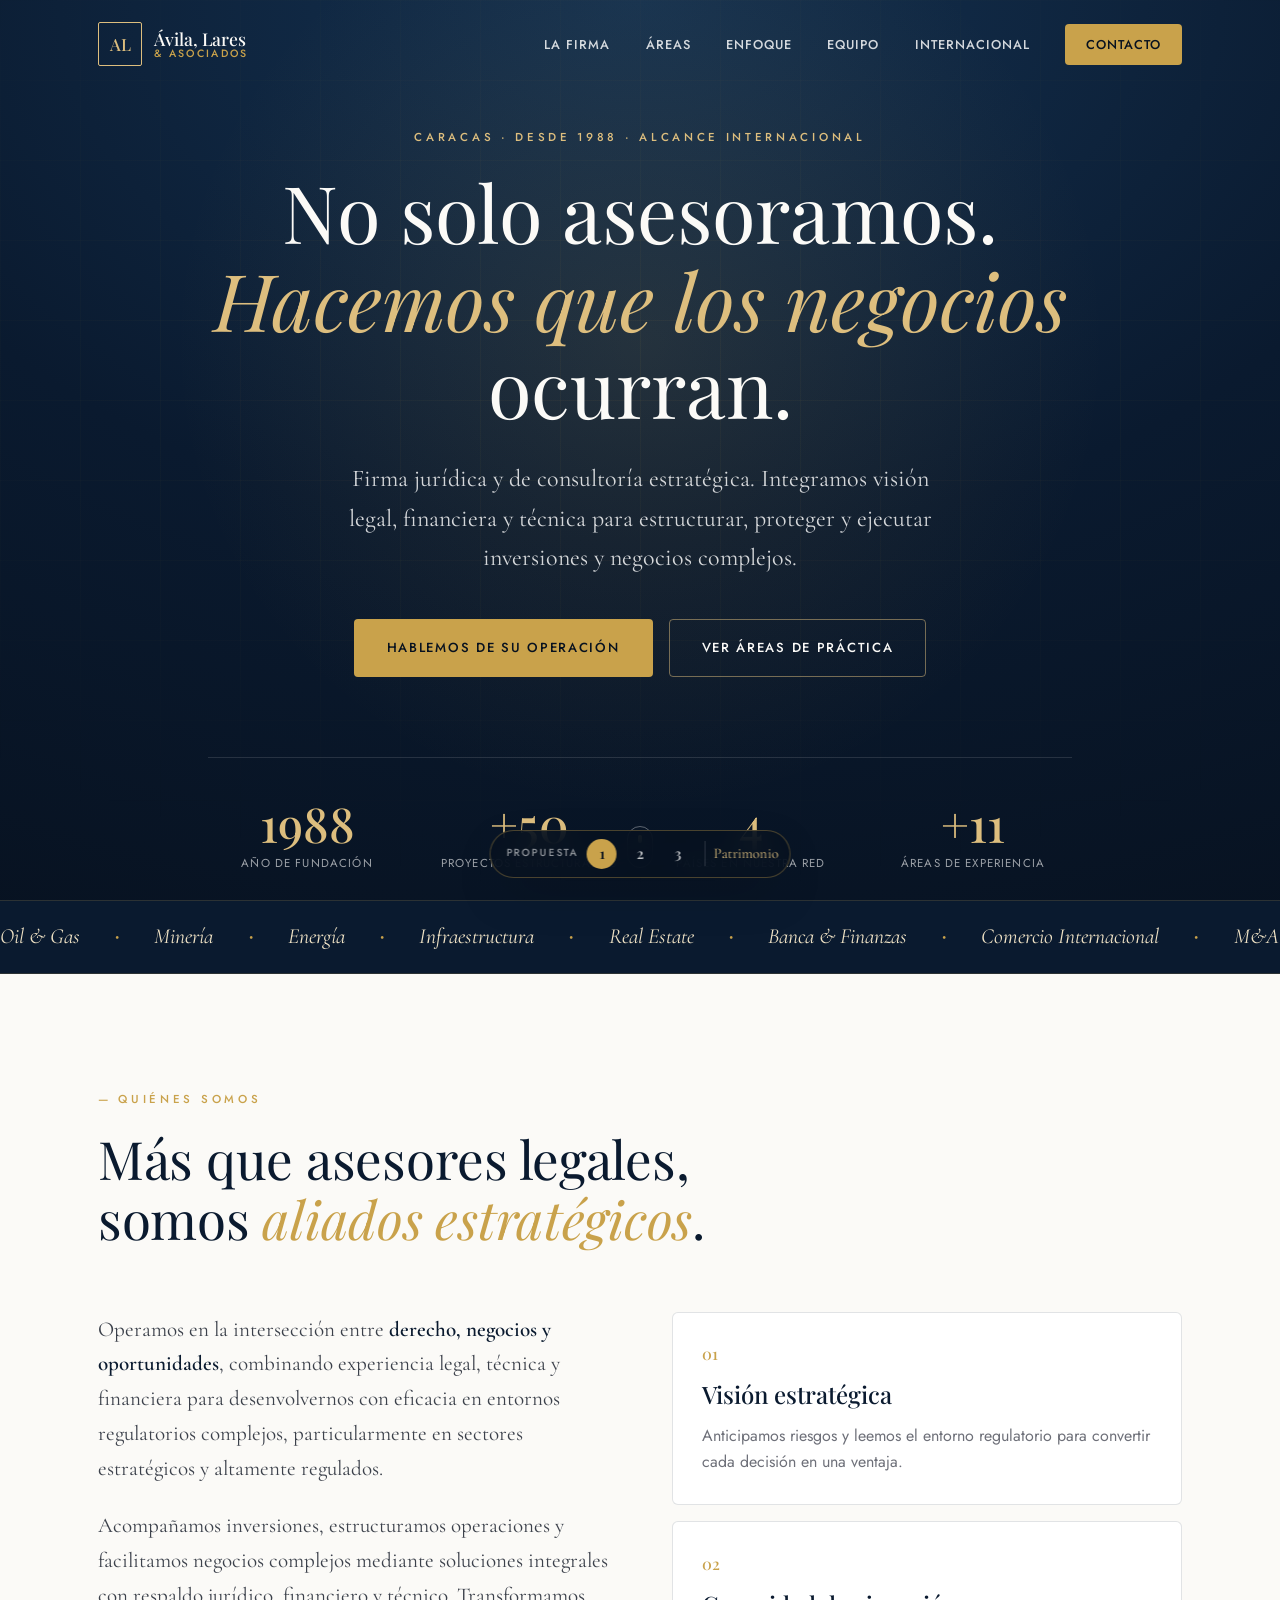
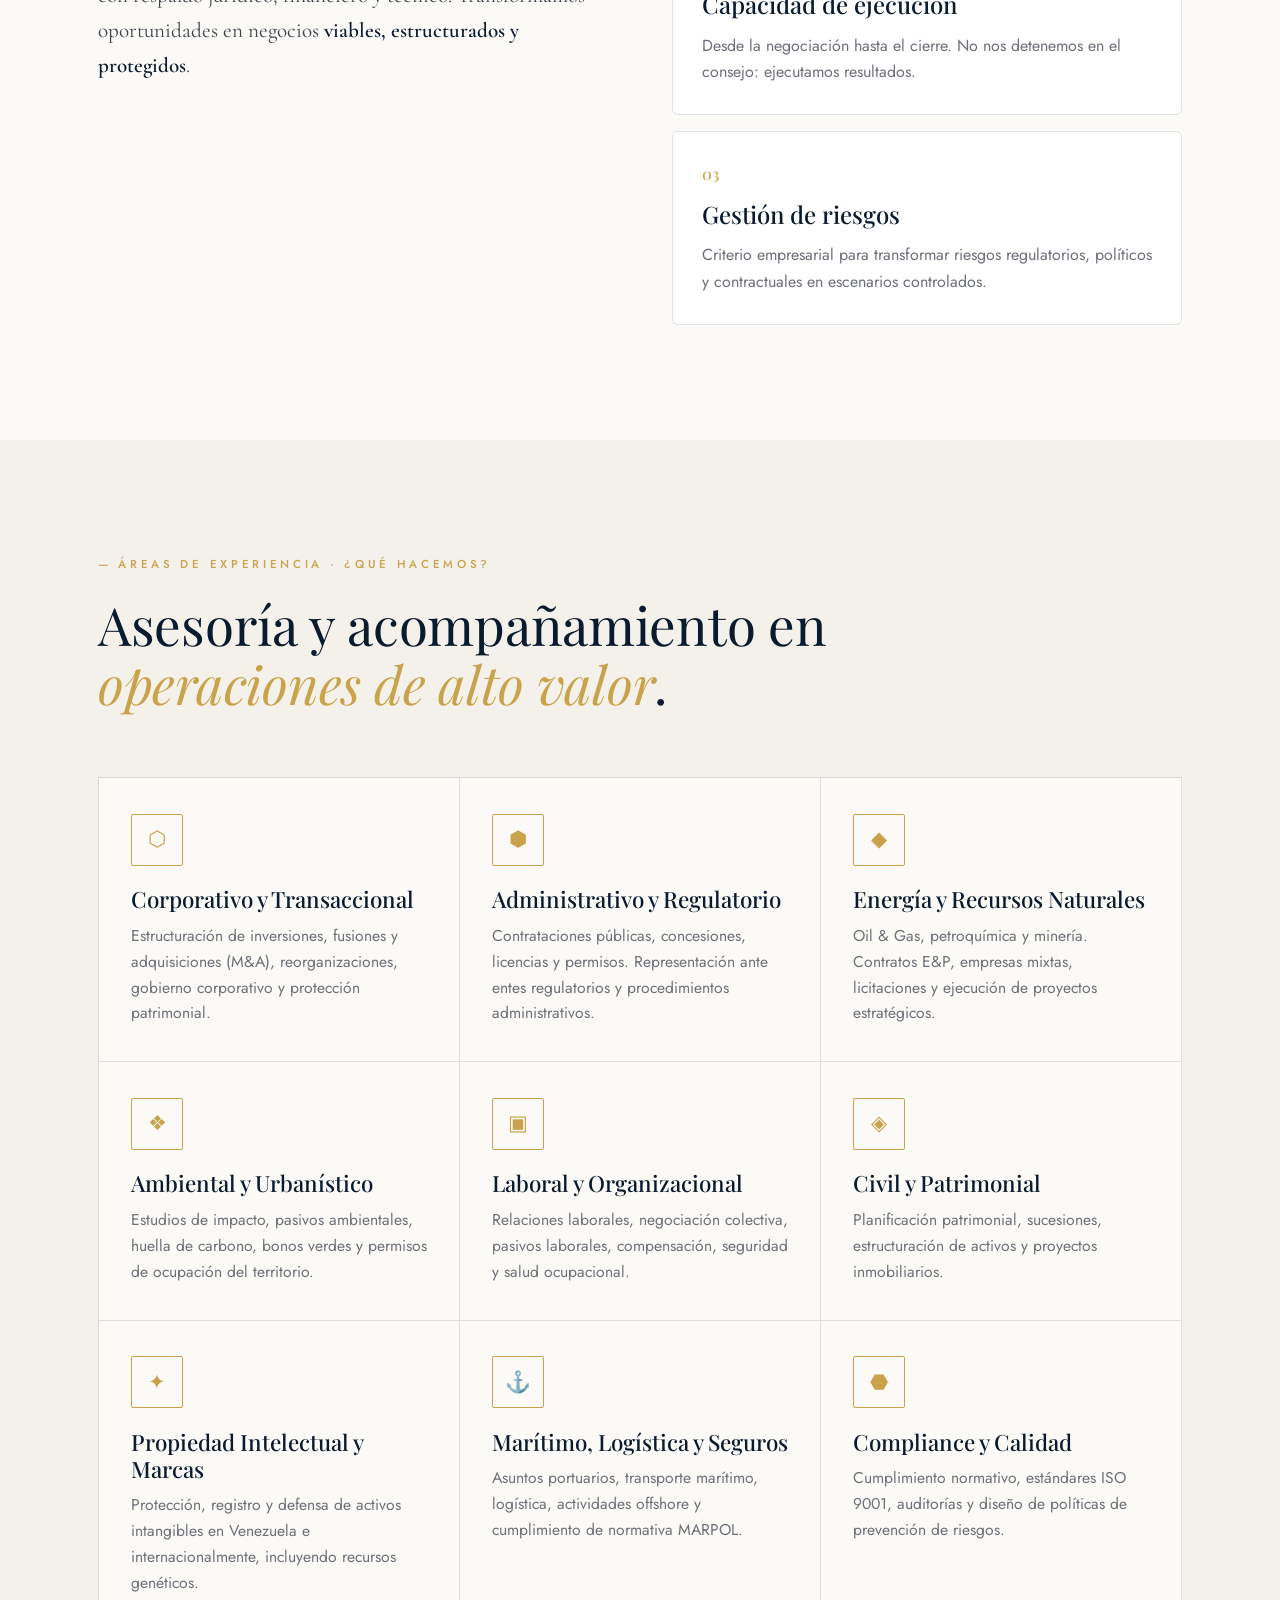
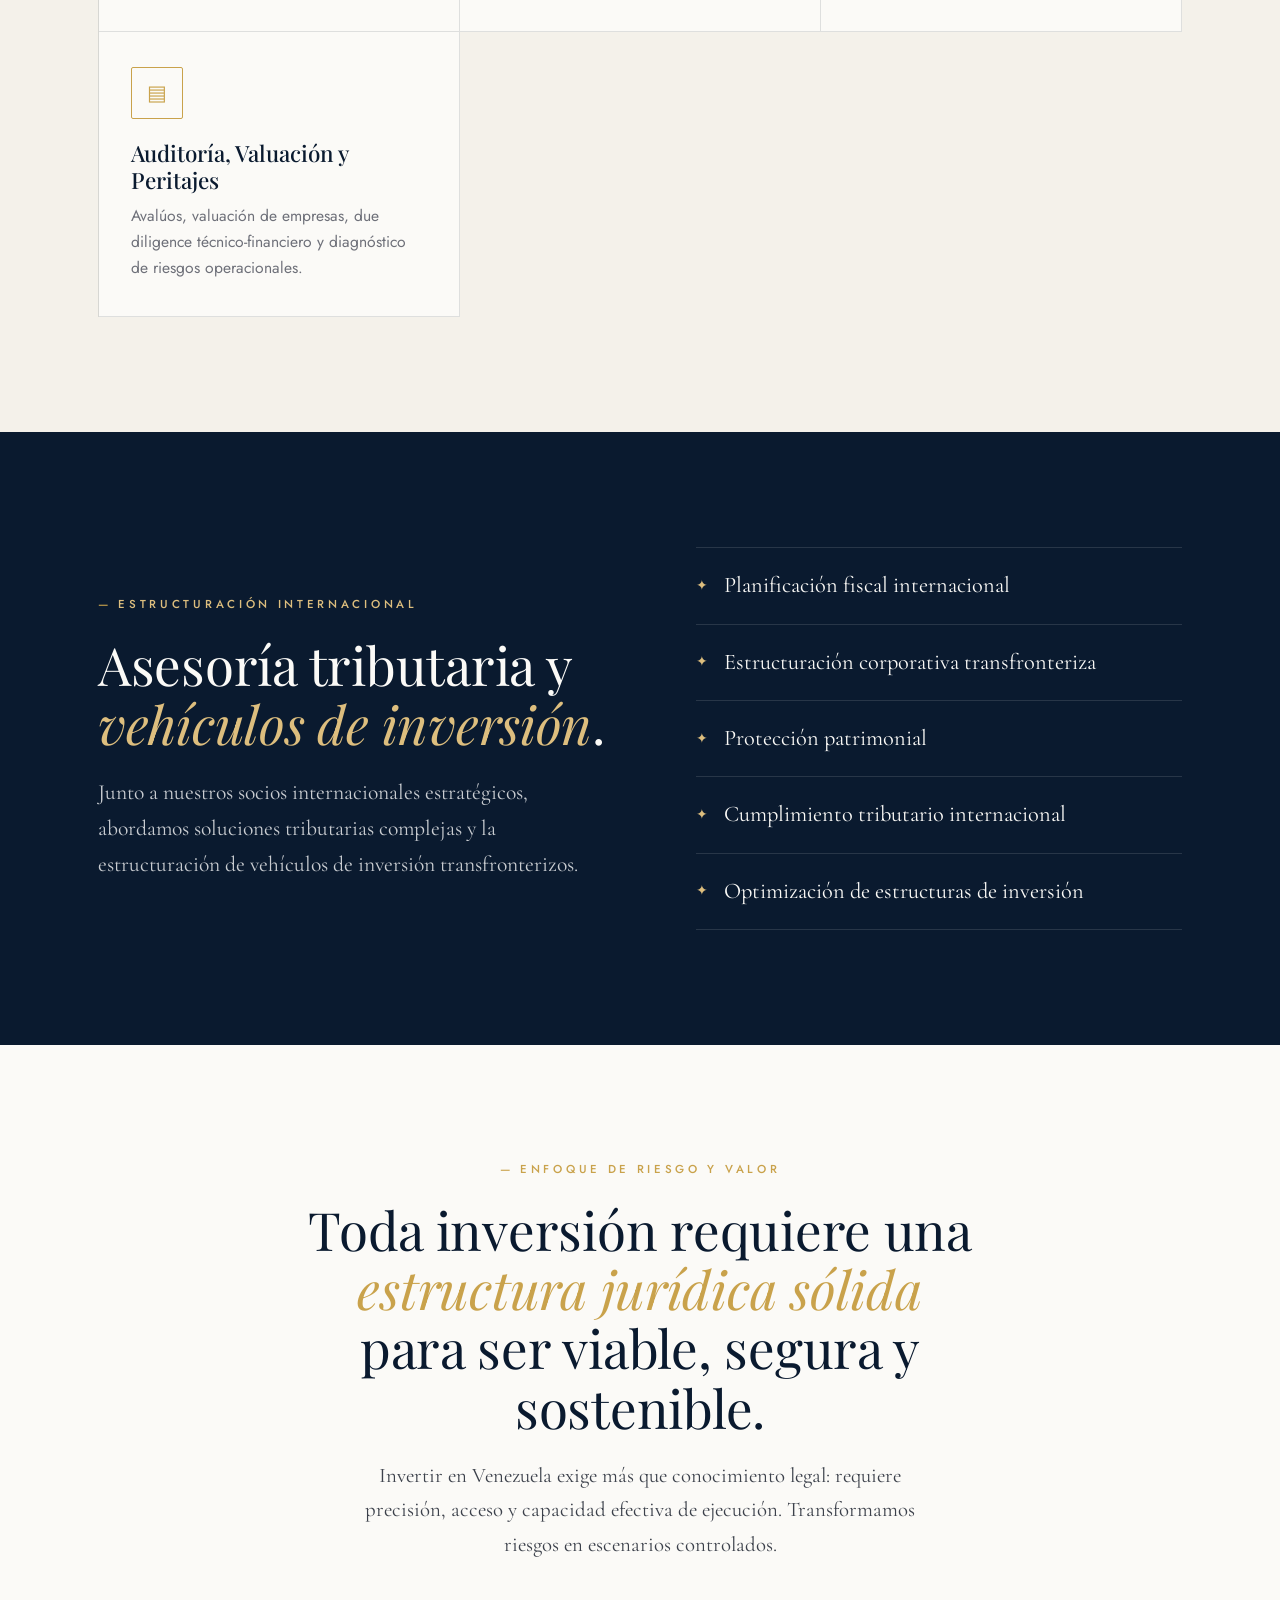
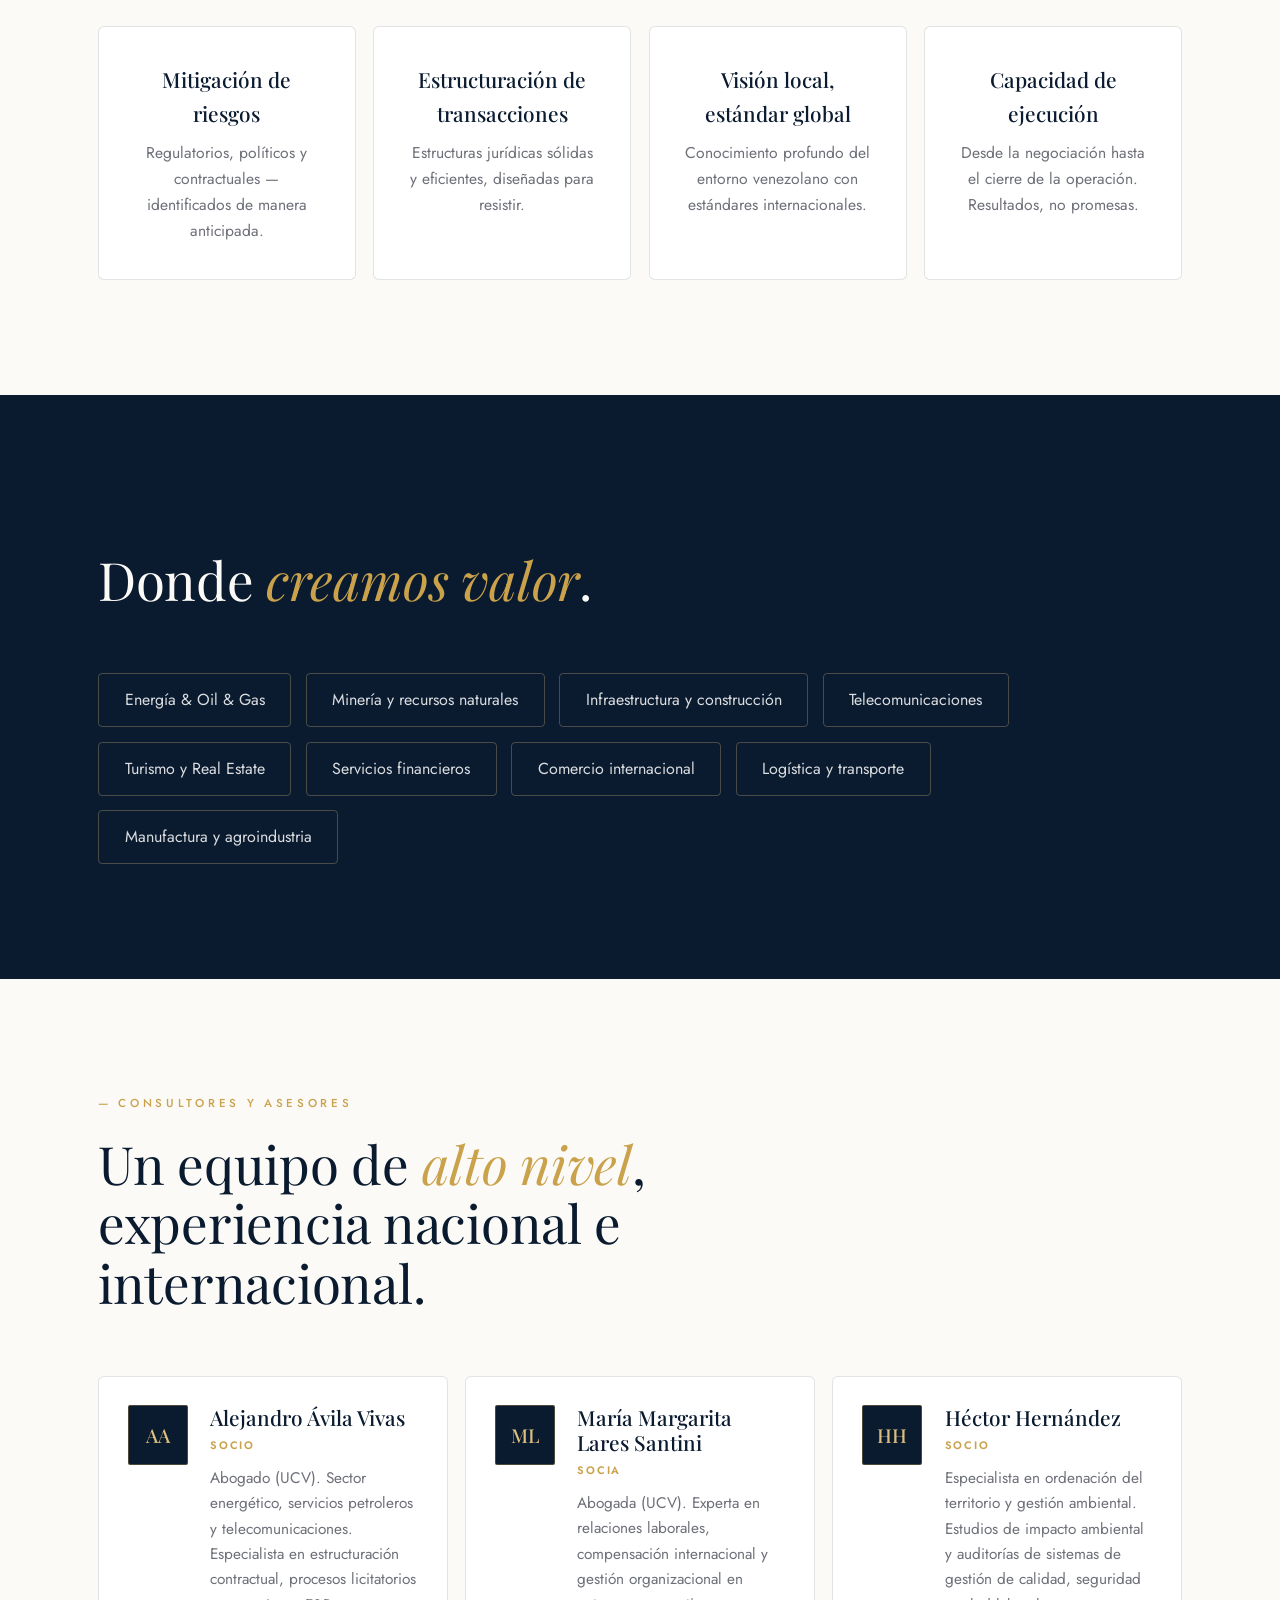
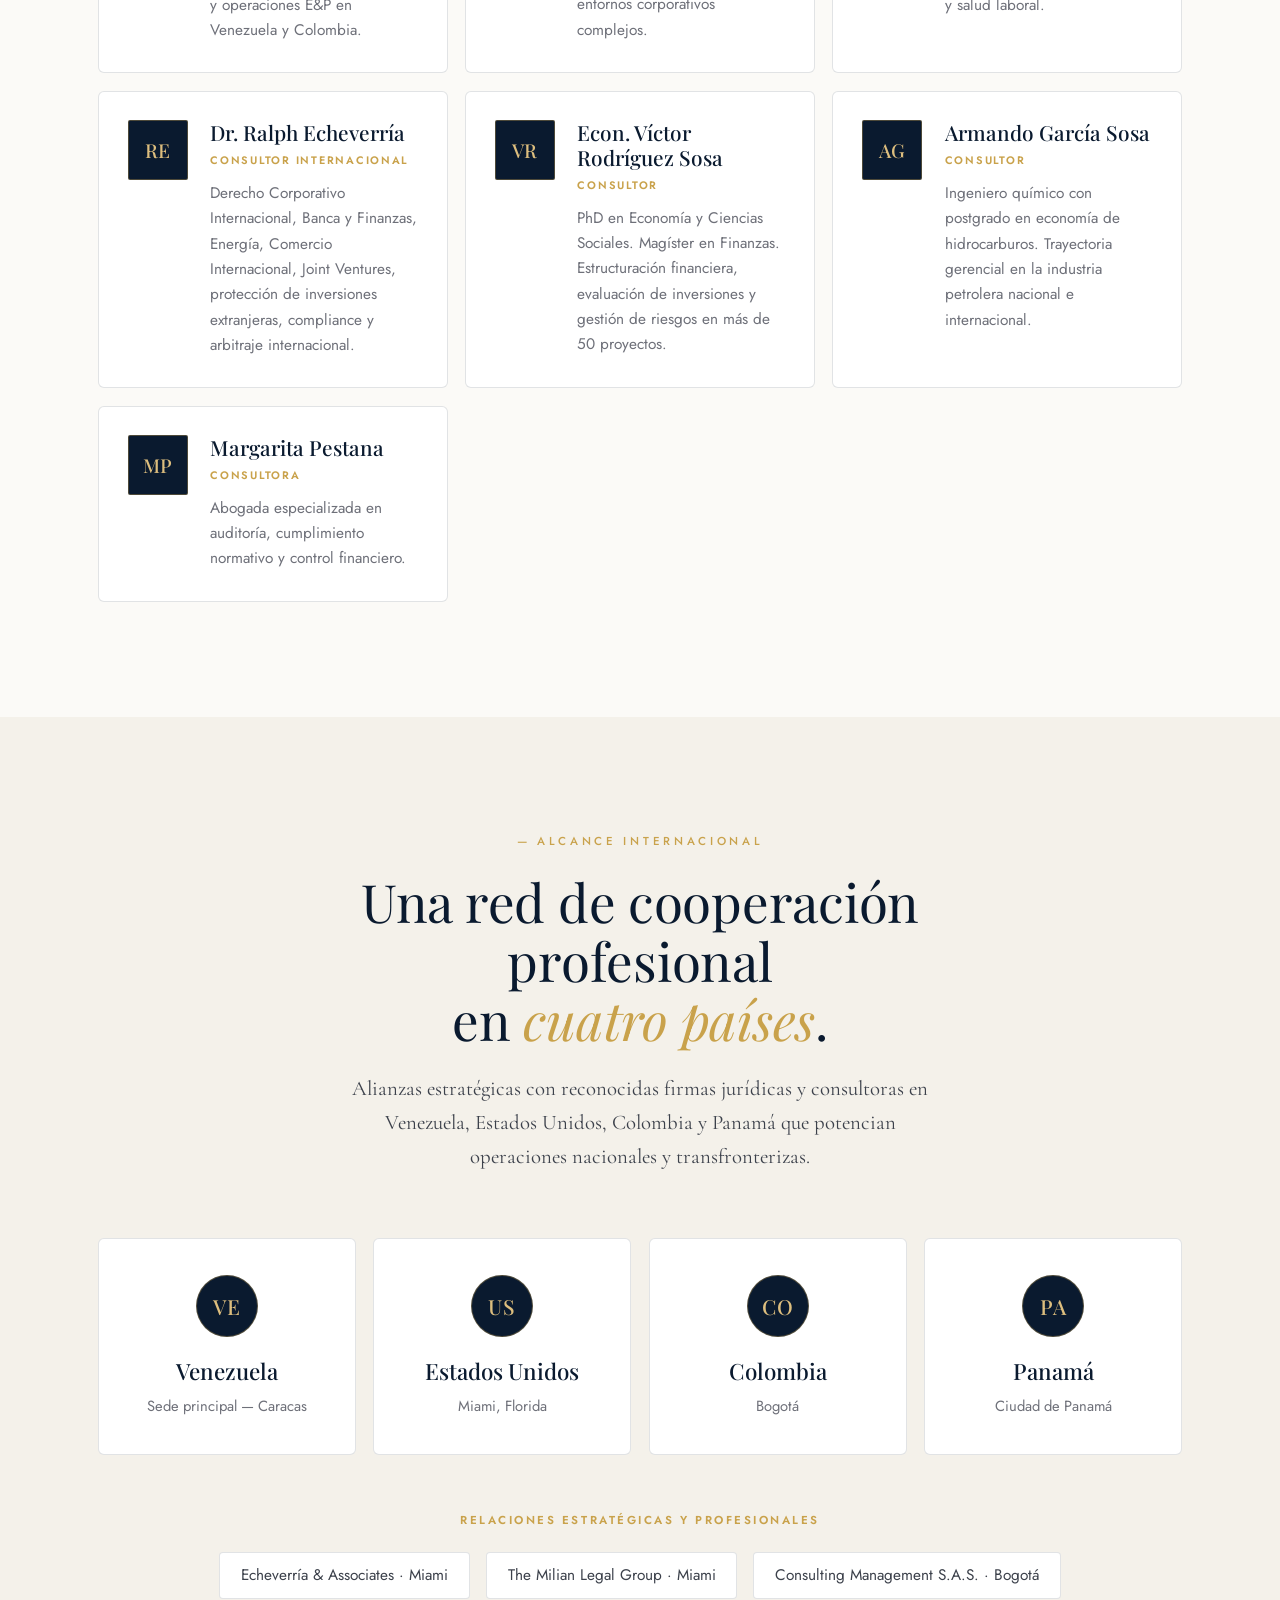
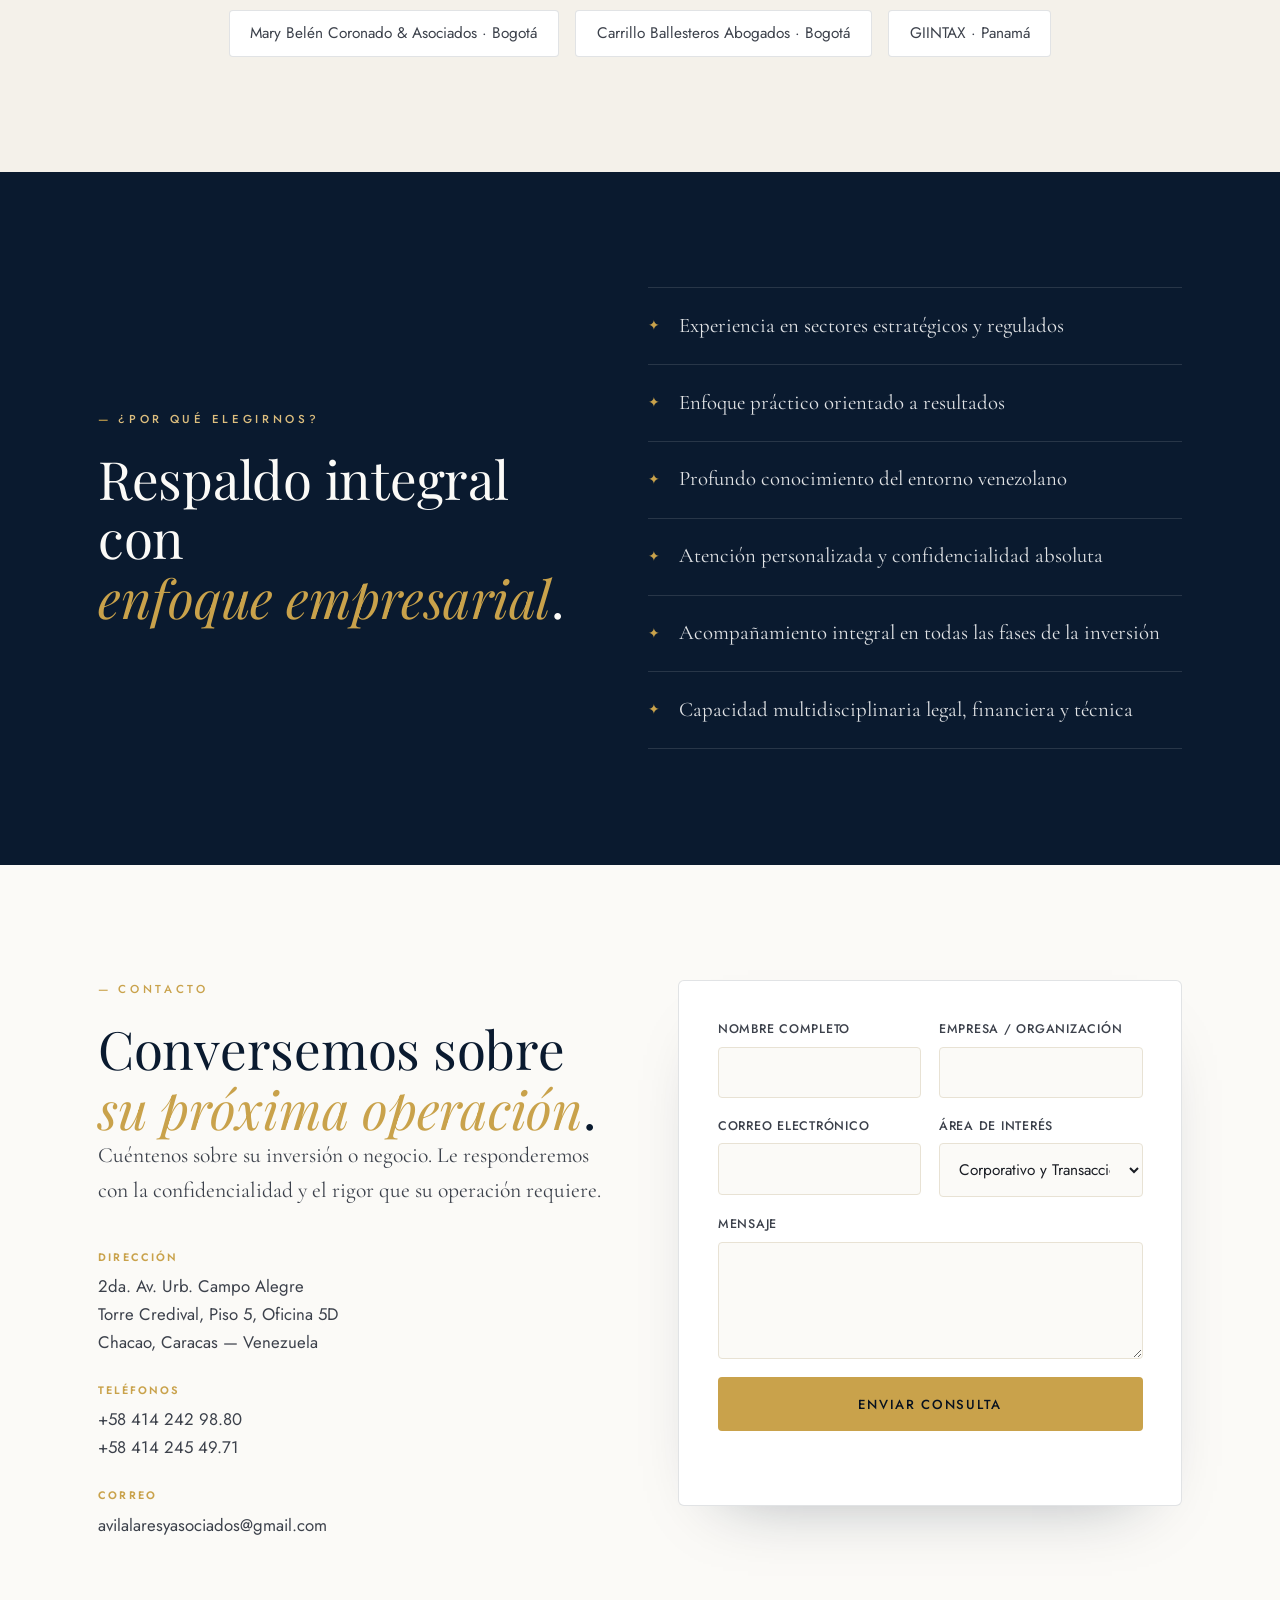
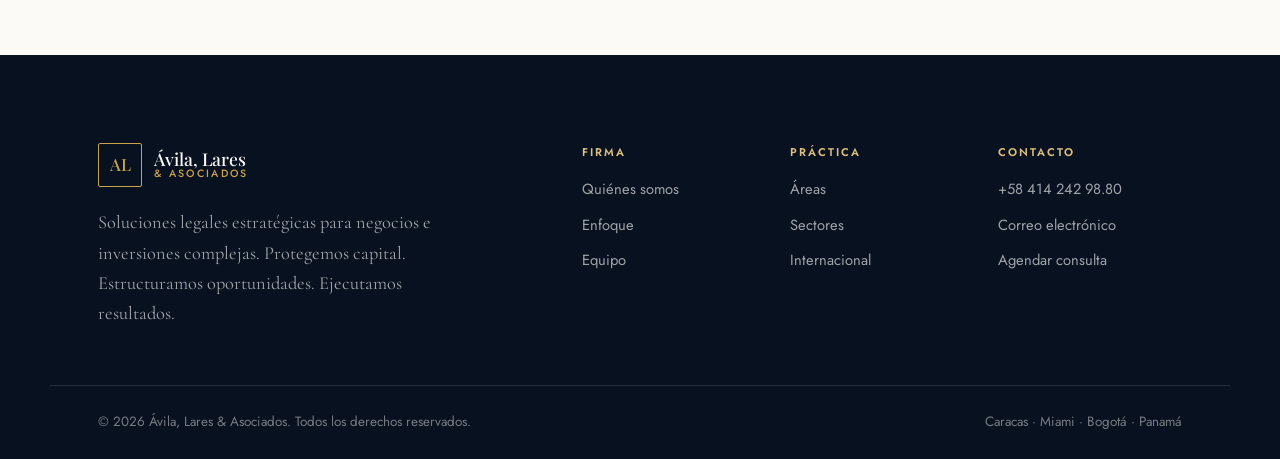
==== propuesta-1.html @ d762064b "Agregar propuestas 1 (Patrimonio) y 3 (Estratega) + selector comparativo - propuesta-1.html / css/p1" ====
<!DOCTYPE html>
<html lang="es">
<head>
  <meta charset="UTF-8" />
  <meta name="viewport" content="width=device-width, initial-scale=1.0" />
  <title>Propuesta 1 · Patrimonio — Ávila, Lares & Asociados</title>
  <meta name="description" content="Firma jurídica y de consultoría estratégica con sede en Caracas, fundada en 1988. Asesoría legal, financiera y técnica para inversiones y negocios complejos. No solo asesoramos: hacemos que los negocios ocurran." />
  <meta name="theme-color" content="#0A1A2F" />

  <!-- Open Graph -->
  <meta property="og:title" content="Ávila, Lares & Asociados" />
  <meta property="og:description" content="Soluciones legales estratégicas para negocios e inversiones complejas." />
  <meta property="og:type" content="website" />
  <meta property="og:locale" content="es_VE" />

  <link rel="preconnect" href="https://fonts.googleapis.com" />
  <link rel="preconnect" href="https://fonts.gstatic.com" crossorigin />
  <link href="https://fonts.googleapis.com/css2?family=Cormorant+Garamond:ital,wght@0,400;0,500;0,600;1,400;1,500&family=Playfair+Display:ital,wght@0,400;0,500;0,600;1,400&family=Jost:wght@300;400;500;600&display=swap" rel="stylesheet" />
  <link rel="stylesheet" href="css/p1.css" />
  <link rel="icon" type="image/svg+xml" href="assets/favicon.svg" />
</head>
<body class="theme-p1">

  <!-- ====== SELECTOR DE PROPUESTAS ====== -->
  <nav class="prop-switcher" aria-label="Comparar propuestas">
    <span class="ps-label">Propuesta</span>
    <a href="propuesta-1.html" class="active" title="Patrimonio (clásico-lujo)">1</a>
    <a href="index.html" title="Ejecución (moderno-corporativo)">2</a>
    <a href="propuesta-3.html" title="Estratega (editorial-oscuro)">3</a>
    <span class="ps-name">Patrimonio</span>
  </nav>

  <!-- ====== HEADER / NAV ====== -->
  <header class="site-header" id="siteHeader">
    <div class="container nav-inner">
      <a href="#inicio" class="brand" aria-label="Ávila, Lares & Asociados - Inicio">
        <span class="brand-mark">AL</span>
        <span class="brand-text">
          <span class="brand-name">Ávila, Lares</span>
          <span class="brand-sub">&amp; Asociados</span>
        </span>
      </a>

      <nav class="nav-links" id="navLinks" aria-label="Navegación principal">
        <a href="#firma">La Firma</a>
        <a href="#areas">Áreas</a>
        <a href="#enfoque">Enfoque</a>
        <a href="#equipo">Equipo</a>
        <a href="#internacional">Internacional</a>
        <a href="#contacto" class="nav-cta">Contacto</a>
      </nav>

      <button class="nav-toggle" id="navToggle" aria-label="Abrir menú" aria-expanded="false">
        <span></span><span></span><span></span>
      </button>
    </div>
  </header>

  <!-- ====== HERO ====== -->
  <section class="hero" id="inicio">
    <div class="hero-bg" aria-hidden="true">
      <div class="hero-grid"></div>
      <div class="hero-glow"></div>
    </div>
    <div class="container hero-inner">
      <p class="eyebrow reveal">Caracas · Desde 1988 · Alcance Internacional</p>
      <h1 class="hero-title reveal">
        No solo asesoramos.<br />
        <em>Hacemos que los negocios</em> ocurran.
      </h1>
      <p class="hero-lead reveal">
        Firma jurídica y de consultoría estratégica. Integramos visión legal, financiera
        y técnica para estructurar, proteger y ejecutar inversiones y negocios complejos.
      </p>
      <div class="hero-actions reveal">
        <a href="#contacto" class="btn btn-primary">Hablemos de su operación</a>
        <a href="#areas" class="btn btn-ghost">Ver áreas de práctica</a>
      </div>

      <div class="hero-stats reveal">
        <div class="stat">
          <span class="stat-num" data-count="1988" data-format="year">1988</span>
          <span class="stat-label">Año de fundación</span>
        </div>
        <div class="stat">
          <span class="stat-num" data-count="50" data-suffix="+">+50</span>
          <span class="stat-label">Proyectos estructurados</span>
        </div>
        <div class="stat">
          <span class="stat-num" data-count="4" data-suffix="">4</span>
          <span class="stat-label">Países en nuestra red</span>
        </div>
        <div class="stat">
          <span class="stat-num" data-count="11" data-suffix="+">+11</span>
          <span class="stat-label">Áreas de experiencia</span>
        </div>
      </div>
    </div>
    <a href="#firma" class="scroll-hint" aria-label="Desplazarse hacia abajo">
      <span></span>
    </a>
  </section>

  <!-- ====== MARQUEE SECTORES ====== -->
  <div class="marquee" aria-hidden="true">
    <div class="marquee-track">
      <span>Oil &amp; Gas</span><span>•</span>
      <span>Minería</span><span>•</span>
      <span>Energía</span><span>•</span>
      <span>Infraestructura</span><span>•</span>
      <span>Real Estate</span><span>•</span>
      <span>Banca &amp; Finanzas</span><span>•</span>
      <span>Comercio Internacional</span><span>•</span>
      <span>M&amp;A</span><span>•</span>
      <span>Inversión Extranjera</span><span>•</span>
      <span>Compliance</span><span>•</span>
      <span>Oil &amp; Gas</span><span>•</span>
      <span>Minería</span><span>•</span>
      <span>Energía</span><span>•</span>
      <span>Infraestructura</span><span>•</span>
      <span>Real Estate</span><span>•</span>
      <span>Banca &amp; Finanzas</span><span>•</span>
      <span>Comercio Internacional</span><span>•</span>
      <span>M&amp;A</span><span>•</span>
      <span>Inversión Extranjera</span><span>•</span>
      <span>Compliance</span><span>•</span>
    </div>
  </div>

  <!-- ====== LA FIRMA ====== -->
  <section class="section firma" id="firma">
    <div class="container">
      <div class="section-head">
        <p class="eyebrow reveal">Quiénes somos</p>
        <h2 class="section-title reveal">
          Más que asesores legales,<br />somos <em>aliados estratégicos</em>.
        </h2>
      </div>

      <div class="firma-grid">
        <div class="firma-text reveal">
          <p>
            Operamos en la intersección entre <strong>derecho, negocios y oportunidades</strong>,
            combinando experiencia legal, técnica y financiera para desenvolvernos con eficacia
            en entornos regulatorios complejos, particularmente en sectores estratégicos y
            altamente regulados.
          </p>
          <p>
            Acompañamos inversiones, estructuramos operaciones y facilitamos negocios complejos
            mediante soluciones integrales con respaldo jurídico, financiero y técnico.
            Transformamos oportunidades en negocios <strong>viables, estructurados y protegidos</strong>.
          </p>
        </div>

        <div class="pillars">
          <article class="pillar reveal">
            <span class="pillar-num">01</span>
            <h3>Visión estratégica</h3>
            <p>Anticipamos riesgos y leemos el entorno regulatorio para convertir cada decisión en una ventaja.</p>
          </article>
          <article class="pillar reveal">
            <span class="pillar-num">02</span>
            <h3>Capacidad de ejecución</h3>
            <p>Desde la negociación hasta el cierre. No nos detenemos en el consejo: ejecutamos resultados.</p>
          </article>
          <article class="pillar reveal">
            <span class="pillar-num">03</span>
            <h3>Gestión de riesgos</h3>
            <p>Criterio empresarial para transformar riesgos regulatorios, políticos y contractuales en escenarios controlados.</p>
          </article>
        </div>
      </div>
    </div>
  </section>

  <!-- ====== ÁREAS DE PRÁCTICA ====== -->
  <section class="section areas" id="areas">
    <div class="container">
      <div class="section-head">
        <p class="eyebrow reveal">Áreas de experiencia · ¿Qué hacemos?</p>
        <h2 class="section-title reveal">
          Asesoría y acompañamiento en<br /><em>operaciones de alto valor</em>.
        </h2>
      </div>

      <div class="areas-grid">
        <article class="area-card reveal">
          <div class="area-ico">⬡</div>
          <h3>Corporativo y Transaccional</h3>
          <p>Estructuración de inversiones, fusiones y adquisiciones (M&amp;A), reorganizaciones, gobierno corporativo y protección patrimonial.</p>
        </article>
        <article class="area-card reveal">
          <div class="area-ico">⬢</div>
          <h3>Administrativo y Regulatorio</h3>
          <p>Contrataciones públicas, concesiones, licencias y permisos. Representación ante entes regulatorios y procedimientos administrativos.</p>
        </article>
        <article class="area-card reveal">
          <div class="area-ico">◆</div>
          <h3>Energía y Recursos Naturales</h3>
          <p>Oil &amp; Gas, petroquímica y minería. Contratos E&amp;P, empresas mixtas, licitaciones y ejecución de proyectos estratégicos.</p>
        </article>
        <article class="area-card reveal">
          <div class="area-ico">❖</div>
          <h3>Ambiental y Urbanístico</h3>
          <p>Estudios de impacto, pasivos ambientales, huella de carbono, bonos verdes y permisos de ocupación del territorio.</p>
        </article>
        <article class="area-card reveal">
          <div class="area-ico">▣</div>
          <h3>Laboral y Organizacional</h3>
          <p>Relaciones laborales, negociación colectiva, pasivos laborales, compensación, seguridad y salud ocupacional.</p>
        </article>
        <article class="area-card reveal">
          <div class="area-ico">◈</div>
          <h3>Civil y Patrimonial</h3>
          <p>Planificación patrimonial, sucesiones, estructuración de activos y proyectos inmobiliarios.</p>
        </article>
        <article class="area-card reveal">
          <div class="area-ico">✦</div>
          <h3>Propiedad Intelectual y Marcas</h3>
          <p>Protección, registro y defensa de activos intangibles en Venezuela e internacionalmente, incluyendo recursos genéticos.</p>
        </article>
        <article class="area-card reveal">
          <div class="area-ico">⚓</div>
          <h3>Marítimo, Logística y Seguros</h3>
          <p>Asuntos portuarios, transporte marítimo, logística, actividades offshore y cumplimiento de normativa MARPOL.</p>
        </article>
        <article class="area-card reveal">
          <div class="area-ico">⬣</div>
          <h3>Compliance y Calidad</h3>
          <p>Cumplimiento normativo, estándares ISO 9001, auditorías y diseño de políticas de prevención de riesgos.</p>
        </article>
        <article class="area-card reveal">
          <div class="area-ico">▤</div>
          <h3>Auditoría, Valuación y Peritajes</h3>
          <p>Avalúos, valuación de empresas, due diligence técnico-financiero y diagnóstico de riesgos operacionales.</p>
        </article>
      </div>
    </div>
  </section>

  <!-- ====== ASESORÍA TRIBUTARIA INTERNACIONAL ====== -->
  <section class="section tributaria" id="tributaria">
    <div class="container tributaria-inner">
      <div class="tributaria-text reveal">
        <p class="eyebrow">Estructuración internacional</p>
        <h2 class="section-title">
          Asesoría tributaria y<br /><em>vehículos de inversión</em>.
        </h2>
        <p class="lead-muted">
          Junto a nuestros socios internacionales estratégicos, abordamos soluciones
          tributarias complejas y la estructuración de vehículos de inversión transfronterizos.
        </p>
      </div>
      <ul class="trib-list">
        <li class="reveal"><span>Planificación fiscal internacional</span></li>
        <li class="reveal"><span>Estructuración corporativa transfronteriza</span></li>
        <li class="reveal"><span>Protección patrimonial</span></li>
        <li class="reveal"><span>Cumplimiento tributario internacional</span></li>
        <li class="reveal"><span>Optimización de estructuras de inversión</span></li>
      </ul>
    </div>
  </section>

  <!-- ====== ENFOQUE ESTRATÉGICO ====== -->
  <section class="section enfoque" id="enfoque">
    <div class="container">
      <div class="section-head center">
        <p class="eyebrow reveal">Enfoque de riesgo y valor</p>
        <h2 class="section-title reveal">
          Toda inversión requiere una <em>estructura jurídica sólida</em><br />
          para ser viable, segura y sostenible.
        </h2>
        <p class="section-intro reveal">
          Invertir en Venezuela exige más que conocimiento legal: requiere precisión, acceso
          y capacidad efectiva de ejecución. Transformamos riesgos en escenarios controlados.
        </p>
      </div>

      <div class="enfoque-grid">
        <article class="enfoque-card reveal">
          <h3>Mitigación de riesgos</h3>
          <p>Regulatorios, políticos y contractuales — identificados de manera anticipada.</p>
        </article>
        <article class="enfoque-card reveal">
          <h3>Estructuración de transacciones</h3>
          <p>Estructuras jurídicas sólidas y eficientes, diseñadas para resistir.</p>
        </article>
        <article class="enfoque-card reveal">
          <h3>Visión local, estándar global</h3>
          <p>Conocimiento profundo del entorno venezolano con estándares internacionales.</p>
        </article>
        <article class="enfoque-card reveal">
          <h3>Capacidad de ejecución</h3>
          <p>Desde la negociación hasta el cierre de la operación. Resultados, no promesas.</p>
        </article>
      </div>
    </div>
  </section>

  <!-- ====== SECTORES ====== -->
  <section class="section sectores" id="sectores">
    <div class="container">
      <div class="section-head">
        <p class="eyebrow reveal">Sectores estratégicos</p>
        <h2 class="section-title reveal">Donde <em>creamos valor</em>.</h2>
      </div>
      <div class="sectores-list">
        <span class="reveal">Energía &amp; Oil &amp; Gas</span>
        <span class="reveal">Minería y recursos naturales</span>
        <span class="reveal">Infraestructura y construcción</span>
        <span class="reveal">Telecomunicaciones</span>
        <span class="reveal">Turismo y Real Estate</span>
        <span class="reveal">Servicios financieros</span>
        <span class="reveal">Comercio internacional</span>
        <span class="reveal">Logística y transporte</span>
        <span class="reveal">Manufactura y agroindustria</span>
      </div>
    </div>
  </section>

  <!-- ====== EQUIPO ====== -->
  <section class="section equipo" id="equipo">
    <div class="container">
      <div class="section-head">
        <p class="eyebrow reveal">Consultores y asesores</p>
        <h2 class="section-title reveal">Un equipo de <em>alto nivel</em>,<br />experiencia nacional e internacional.</h2>
      </div>

      <div class="equipo-grid">
        <article class="member reveal">
          <div class="member-avatar" data-initials="AA"></div>
          <div class="member-info">
            <h3>Alejandro Ávila Vivas</h3>
            <span class="member-role">Socio</span>
            <p>Abogado (UCV). Sector energético, servicios petroleros y telecomunicaciones. Especialista en estructuración contractual, procesos licitatorios y operaciones E&amp;P en Venezuela y Colombia.</p>
          </div>
        </article>
        <article class="member reveal">
          <div class="member-avatar" data-initials="ML"></div>
          <div class="member-info">
            <h3>María Margarita Lares Santini</h3>
            <span class="member-role">Socia</span>
            <p>Abogada (UCV). Experta en relaciones laborales, compensación internacional y gestión organizacional en entornos corporativos complejos.</p>
          </div>
        </article>
        <article class="member reveal">
          <div class="member-avatar" data-initials="HH"></div>
          <div class="member-info">
            <h3>Héctor Hernández</h3>
            <span class="member-role">Socio</span>
            <p>Especialista en ordenación del territorio y gestión ambiental. Estudios de impacto ambiental y auditorías de sistemas de gestión de calidad, seguridad y salud laboral.</p>
          </div>
        </article>
        <article class="member reveal">
          <div class="member-avatar" data-initials="RE"></div>
          <div class="member-info">
            <h3>Dr. Ralph Echeverría</h3>
            <span class="member-role">Consultor Internacional</span>
            <p>Derecho Corporativo Internacional, Banca y Finanzas, Energía, Comercio Internacional, Joint Ventures, protección de inversiones extranjeras, compliance y arbitraje internacional.</p>
          </div>
        </article>
        <article class="member reveal">
          <div class="member-avatar" data-initials="VR"></div>
          <div class="member-info">
            <h3>Econ. Víctor Rodríguez Sosa</h3>
            <span class="member-role">Consultor</span>
            <p>PhD en Economía y Ciencias Sociales. Magíster en Finanzas. Estructuración financiera, evaluación de inversiones y gestión de riesgos en más de 50 proyectos.</p>
          </div>
        </article>
        <article class="member reveal">
          <div class="member-avatar" data-initials="AG"></div>
          <div class="member-info">
            <h3>Armando García Sosa</h3>
            <span class="member-role">Consultor</span>
            <p>Ingeniero químico con postgrado en economía de hidrocarburos. Trayectoria gerencial en la industria petrolera nacional e internacional.</p>
          </div>
        </article>
        <article class="member reveal">
          <div class="member-avatar" data-initials="MP"></div>
          <div class="member-info">
            <h3>Margarita Pestana</h3>
            <span class="member-role">Consultora</span>
            <p>Abogada especializada en auditoría, cumplimiento normativo y control financiero.</p>
          </div>
        </article>
      </div>
    </div>
  </section>

  <!-- ====== ALCANCE INTERNACIONAL ====== -->
  <section class="section internacional" id="internacional">
    <div class="container">
      <div class="section-head center">
        <p class="eyebrow reveal">Alcance internacional</p>
        <h2 class="section-title reveal">Una red de cooperación profesional<br />en <em>cuatro países</em>.</h2>
        <p class="section-intro reveal">
          Alianzas estratégicas con reconocidas firmas jurídicas y consultoras en Venezuela,
          Estados Unidos, Colombia y Panamá que potencian operaciones nacionales y transfronterizas.
        </p>
      </div>

      <div class="paises-grid">
        <div class="pais reveal">
          <span class="pais-code">VE</span>
          <h3>Venezuela</h3>
          <p>Sede principal — Caracas</p>
        </div>
        <div class="pais reveal">
          <span class="pais-code">US</span>
          <h3>Estados Unidos</h3>
          <p>Miami, Florida</p>
        </div>
        <div class="pais reveal">
          <span class="pais-code">CO</span>
          <h3>Colombia</h3>
          <p>Bogotá</p>
        </div>
        <div class="pais reveal">
          <span class="pais-code">PA</span>
          <h3>Panamá</h3>
          <p>Ciudad de Panamá</p>
        </div>
      </div>

      <div class="aliados reveal">
        <p class="aliados-label">Relaciones estratégicas y profesionales</p>
        <div class="aliados-list">
          <span>Echeverría &amp; Associates · Miami</span>
          <span>The Milian Legal Group · Miami</span>
          <span>Consulting Management S.A.S. · Bogotá</span>
          <span>Mary Belén Coronado &amp; Asociados · Bogotá</span>
          <span>Carrillo Ballesteros Abogados · Bogotá</span>
          <span>GIINTAX · Panamá</span>
        </div>
      </div>
    </div>
  </section>

  <!-- ====== POR QUÉ ELEGIRNOS ====== -->
  <section class="section porque" id="porque">
    <div class="container">
      <div class="porque-inner">
        <div class="porque-head reveal">
          <p class="eyebrow">¿Por qué elegirnos?</p>
          <h2 class="section-title">Respaldo integral con<br /><em>enfoque empresarial</em>.</h2>
        </div>
        <ul class="porque-list">
          <li class="reveal">Experiencia en sectores estratégicos y regulados</li>
          <li class="reveal">Enfoque práctico orientado a resultados</li>
          <li class="reveal">Profundo conocimiento del entorno venezolano</li>
          <li class="reveal">Atención personalizada y confidencialidad absoluta</li>
          <li class="reveal">Acompañamiento integral en todas las fases de la inversión</li>
          <li class="reveal">Capacidad multidisciplinaria legal, financiera y técnica</li>
        </ul>
      </div>
    </div>
  </section>

  <!-- ====== CONTACTO ====== -->
  <section class="section contacto" id="contacto">
    <div class="container contacto-inner">
      <div class="contacto-text reveal">
        <p class="eyebrow">Contacto</p>
        <h2 class="section-title">Conversemos sobre<br /><em>su próxima operación</em>.</h2>
        <p class="lead-muted">
          Cuéntenos sobre su inversión o negocio. Le responderemos con la confidencialidad
          y el rigor que su operación requiere.
        </p>

        <div class="contacto-details">
          <div class="cdetail">
            <span class="cdetail-label">Dirección</span>
            <p>2da. Av. Urb. Campo Alegre<br />Torre Credival, Piso 5, Oficina 5D<br />Chacao, Caracas — Venezuela</p>
          </div>
          <div class="cdetail">
            <span class="cdetail-label">Teléfonos</span>
            <p>
              <a href="tel:+584142429880">+58 414 242 98.80</a><br />
              <a href="tel:+584142454971">+58 414 245 49.71</a>
            </p>
          </div>
          <div class="cdetail">
            <span class="cdetail-label">Correo</span>
            <p><a href="mailto:avilalaresyasociados@gmail.com">avilalaresyasociados@gmail.com</a></p>
          </div>
        </div>
      </div>

      <form class="contacto-form reveal" id="contactForm" novalidate>
        <div class="field">
          <label for="nombre">Nombre completo</label>
          <input type="text" id="nombre" name="nombre" required autocomplete="name" />
        </div>
        <div class="field">
          <label for="empresa">Empresa / Organización</label>
          <input type="text" id="empresa" name="empresa" autocomplete="organization" />
        </div>
        <div class="field">
          <label for="email">Correo electrónico</label>
          <input type="email" id="email" name="email" required autocomplete="email" />
        </div>
        <div class="field">
          <label for="asunto">Área de interés</label>
          <select id="asunto" name="asunto">
            <option value="Corporativo y Transaccional">Corporativo y Transaccional</option>
            <option value="Energía y Recursos Naturales">Energía y Recursos Naturales</option>
            <option value="Administrativo y Regulatorio">Administrativo y Regulatorio</option>
            <option value="Ambiental y Urbanístico">Ambiental y Urbanístico</option>
            <option value="Inversión Extranjera">Inversión Extranjera</option>
            <option value="Tributario Internacional">Tributario Internacional</option>
            <option value="Otra">Otra</option>
          </select>
        </div>
        <div class="field field-full">
          <label for="mensaje">Mensaje</label>
          <textarea id="mensaje" name="mensaje" rows="4" required></textarea>
        </div>
        <button type="submit" class="btn btn-primary btn-block">Enviar consulta</button>
        <p class="form-note" id="formNote" aria-live="polite"></p>
      </form>
    </div>
  </section>

  <!-- ====== FOOTER ====== -->
  <footer class="site-footer">
    <div class="container footer-inner">
      <div class="footer-brand">
        <a href="#inicio" class="brand brand--footer">
          <span class="brand-mark">AL</span>
          <span class="brand-text">
            <span class="brand-name">Ávila, Lares</span>
            <span class="brand-sub">&amp; Asociados</span>
          </span>
        </a>
        <p class="footer-tagline">
          Soluciones legales estratégicas para negocios e inversiones complejas.
          Protegemos capital. Estructuramos oportunidades. Ejecutamos resultados.
        </p>
      </div>

      <nav class="footer-nav" aria-label="Pie de página">
        <div>
          <span class="footer-col-title">Firma</span>
          <a href="#firma">Quiénes somos</a>
          <a href="#enfoque">Enfoque</a>
          <a href="#equipo">Equipo</a>
        </div>
        <div>
          <span class="footer-col-title">Práctica</span>
          <a href="#areas">Áreas</a>
          <a href="#sectores">Sectores</a>
          <a href="#internacional">Internacional</a>
        </div>
        <div>
          <span class="footer-col-title">Contacto</span>
          <a href="tel:+584142429880">+58 414 242 98.80</a>
          <a href="mailto:avilalaresyasociados@gmail.com">Correo electrónico</a>
          <a href="#contacto">Agendar consulta</a>
        </div>
      </nav>
    </div>
    <div class="container footer-bottom">
      <p>© <span id="year">2026</span> Ávila, Lares &amp; Asociados. Todos los derechos reservados.</p>
      <p>Caracas · Miami · Bogotá · Panamá</p>
    </div>
  </footer>

  <script src="js/main.js"></script>
</body>
</html>
---- css/p1.css ----
/* =========================================================
   ÁVILA, LARES & ASOCIADOS
   PROPUESTA 1 — "PATRIMONIO" · Clásico-Lujo
   Paleta: Azul marino + Dorado champagne · Serif editorial
   ========================================================= */

:root {
  --navy-900: #07111F;
  --navy-800: #0A1A2F;
  --navy-700: #0D2138;
  --navy-600: #143150;
  --gold:      #C9A24B;
  --gold-300:  #DDBE7E;
  --gold-100:  #EFE2C5;
  --bone:      #FBFAF7;
  --bone-200:  #F4F1EA;
  --bone-300:  #E8E2D4;
  --ink:       #1A1D24;
  --ink-soft:  #3C414B;
  --muted:     #6E7079;
  --line:      rgba(10, 26, 47, 0.12);
  --line-gold: rgba(201, 162, 75, 0.35);
  --line-dark: rgba(255, 255, 255, 0.12);

  --display: "Playfair Display", Georgia, serif;
  --serif:   "Cormorant Garamond", Georgia, serif;
  --sans:    "Jost", -apple-system, BlinkMacSystemFont, "Segoe UI", sans-serif;

  --container: 1180px;
  --gutter: clamp(1.25rem, 4vw, 3rem);
  --radius: 6px;
  --radius-sm: 4px;
  --ease: cubic-bezier(0.22, 1, 0.36, 1);
}

*, *::before, *::after { box-sizing: border-box; margin: 0; padding: 0; }
html { scroll-behavior: smooth; -webkit-text-size-adjust: 100%; }
body {
  font-family: var(--sans);
  background: var(--bone);
  color: var(--ink);
  line-height: 1.65;
  font-weight: 400;
  -webkit-font-smoothing: antialiased;
  text-rendering: optimizeLegibility;
  overflow-x: hidden;
}
img { max-width: 100%; display: block; }
a { color: inherit; text-decoration: none; }
ul { list-style: none; }
em { font-style: italic; }
::selection { background: var(--gold); color: var(--navy-900); }

.container { width: 100%; max-width: var(--container); margin-inline: auto; padding-inline: var(--gutter); }
.section { padding-block: clamp(4.5rem, 9vw, 8.5rem); position: relative; }

.eyebrow {
  font-size: 0.72rem; letter-spacing: 0.32em; text-transform: uppercase;
  font-weight: 500; color: var(--gold); margin-bottom: 1.3rem;
  font-family: var(--sans);
}
.eyebrow::before { content: "— "; color: var(--gold); }
.section-head { max-width: 760px; margin-bottom: clamp(2.5rem, 5vw, 4rem); }
.section-head.center { margin-inline: auto; text-align: center; }
.section-title {
  font-family: var(--display);
  font-weight: 400;
  font-size: clamp(2rem, 4.6vw, 3.3rem);
  line-height: 1.12;
  letter-spacing: -0.005em;
  color: var(--navy-800);
}
.section-title em { color: var(--gold); font-style: italic; }
.section-intro { margin-top: 1.4rem; font-family: var(--serif); font-size: 1.3rem; color: var(--ink-soft); max-width: 60ch; }
.section-head.center .section-intro { margin-inline: auto; }
.lead-muted { color: var(--ink-soft); font-family: var(--serif); font-size: 1.35rem; max-width: 52ch; }

/* Buttons — classic, squared */
.btn {
  display: inline-flex; align-items: center; justify-content: center; gap: 0.5rem;
  font-family: var(--sans); font-weight: 500; font-size: 0.82rem;
  letter-spacing: 0.13em; text-transform: uppercase;
  padding: 1.05rem 2rem; border-radius: var(--radius-sm);
  border: 1px solid transparent; cursor: pointer;
  transition: background .4s var(--ease), color .4s var(--ease), border-color .4s var(--ease), transform .4s var(--ease);
}
.btn-primary { background: var(--gold); color: var(--navy-900); }
.btn-primary:hover { background: var(--gold-300); transform: translateY(-2px); }
.btn-ghost { background: transparent; color: var(--bone); border-color: rgba(221,190,126,.5); }
.btn-ghost:hover { background: rgba(201,162,75,.12); border-color: var(--gold); transform: translateY(-2px); }
.btn-block { width: 100%; }

/* Switcher */
.prop-switcher {
  position: fixed; z-index: 200; bottom: 1.4rem; left: 50%; transform: translateX(-50%);
  display: flex; align-items: center; gap: 0.5rem;
  padding: 0.5rem 0.7rem 0.5rem 1rem;
  background: rgba(7, 17, 31, 0.85);
  backdrop-filter: blur(14px); -webkit-backdrop-filter: blur(14px);
  border: 1px solid var(--line-gold); border-radius: 100px;
  box-shadow: 0 18px 50px -20px rgba(0,0,0,.6);
}
.prop-switcher .ps-label { font-size: 0.64rem; letter-spacing: 0.18em; text-transform: uppercase; color: rgba(255,255,255,.55); font-weight: 500; }
.prop-switcher a { display: grid; place-items: center; width: 30px; height: 30px; border-radius: 50%; font-size: 0.9rem; font-weight: 600; font-family: var(--display); color: rgba(255,255,255,.75); transition: all .3s var(--ease); }
.prop-switcher a:hover { background: rgba(255,255,255,.12); color: #fff; }
.prop-switcher a.active { background: var(--gold); color: var(--navy-900); }
.prop-switcher .ps-name { font-family: var(--serif); font-size: 0.92rem; color: var(--gold-300); padding-left: 0.5rem; margin-left: 0.2rem; border-left: 1px solid rgba(255,255,255,.15); white-space: nowrap; }
@media (max-width: 480px) { .prop-switcher .ps-name { display: none; } }

/* =================== HEADER =================== */
.site-header { position: fixed; inset: 0 0 auto 0; z-index: 100; padding-block: 1.4rem; transition: background .4s var(--ease), box-shadow .4s var(--ease), padding .4s var(--ease); }
.site-header.scrolled { background: rgba(251,250,247,.9); backdrop-filter: blur(14px); -webkit-backdrop-filter: blur(14px); box-shadow: 0 1px 0 var(--line); padding-block: 0.7rem; }
.nav-inner { display: flex; align-items: center; justify-content: space-between; gap: 2rem; }
.brand { display: inline-flex; align-items: center; gap: 0.75rem; }
.brand-mark {
  display: grid; place-items: center; width: 44px; height: 44px;
  background: transparent; color: var(--gold); border: 1px solid var(--gold);
  font-family: var(--display); font-weight: 500; font-size: 1.05rem; border-radius: 2px;
  transition: background .4s var(--ease), color .4s var(--ease);
}
.brand:hover .brand-mark { background: var(--gold); color: var(--navy-900); }
.brand-text { display: flex; flex-direction: column; line-height: 1.05; }
.brand-name { font-family: var(--display); font-weight: 500; font-size: 1.1rem; color: var(--navy-800); }
.brand-sub { font-size: 0.66rem; letter-spacing: 0.22em; text-transform: uppercase; color: var(--gold); font-weight: 500; }
.site-header:not(.scrolled) .brand-name { color: var(--bone); }
.site-header:not(.scrolled) .brand-mark { border-color: var(--gold-300); color: var(--gold-300); }
.site-header:not(.scrolled) .nav-links a { color: rgba(255,255,255,.82); }
.site-header:not(.scrolled) .nav-toggle span { background: var(--bone); }
.nav-links { display: flex; align-items: center; gap: 2.2rem; }
.nav-links a { font-size: 0.8rem; font-weight: 500; letter-spacing: 0.08em; text-transform: uppercase; color: var(--ink-soft); position: relative; transition: color .3s var(--ease); }
.nav-links a::after { content: ""; position: absolute; left: 0; bottom: -6px; width: 0; height: 1px; background: var(--gold); transition: width .35s var(--ease); }
.nav-links a:hover { color: var(--gold); }
.nav-links a:hover::after { width: 100%; }
.nav-links .nav-cta { background: var(--gold); color: var(--navy-900) !important; padding: 0.6rem 1.3rem; border-radius: var(--radius-sm); }
.nav-links .nav-cta::after { display: none; }
.nav-links .nav-cta:hover { background: var(--gold-300); }
.nav-toggle { display: none; flex-direction: column; gap: 5px; background: none; border: 0; cursor: pointer; padding: 6px; }
.nav-toggle span { width: 26px; height: 2px; background: var(--navy-800); transition: transform .35s var(--ease), opacity .35s var(--ease); }
.nav-toggle.open span:nth-child(1) { transform: translateY(7px) rotate(45deg); }
.nav-toggle.open span:nth-child(2) { opacity: 0; }
.nav-toggle.open span:nth-child(3) { transform: translateY(-7px) rotate(-45deg); }

/* =================== HERO =================== */
.hero { position: relative; min-height: 100svh; display: flex; align-items: center; color: var(--bone); overflow: hidden; padding-top: 6rem; text-align: center; }
.hero-bg { position: absolute; inset: 0; z-index: 0; background: var(--navy-800);
  background-image: radial-gradient(130% 120% at 50% 0%, var(--navy-600) 0%, var(--navy-800) 50%, var(--navy-900) 100%); }
.hero-grid { position: absolute; inset: 0;
  background-image: radial-gradient(circle at 50% 38%, rgba(201,162,75,.12) 0%, transparent 55%);
}
.hero-glow { position: absolute; inset: 0;
  background-image: linear-gradient(rgba(201,162,75,.06) 1px, transparent 1px), linear-gradient(90deg, rgba(201,162,75,.06) 1px, transparent 1px);
  background-size: 80px 80px;
  mask-image: radial-gradient(80% 60% at 50% 40%, #000 0%, transparent 100%);
  -webkit-mask-image: radial-gradient(80% 60% at 50% 40%, #000 0%, transparent 100%);
}
.hero-inner { position: relative; z-index: 2; max-width: 960px; margin-inline: auto; }
.hero .eyebrow { color: var(--gold-300); display: inline-block; }
.hero .eyebrow::before { content: ""; }
.hero-title { font-family: var(--display); font-weight: 400; font-size: clamp(2.5rem, 6.2vw, 5rem); line-height: 1.1; margin-bottom: 1.8rem; }
.hero-title em { color: var(--gold-300); font-style: italic; }
.hero-lead { font-family: var(--serif); font-size: clamp(1.2rem, 2vw, 1.5rem); color: rgba(255,255,255,.82); max-width: 56ch; margin: 0 auto 2.6rem; }
.hero-actions { display: flex; flex-wrap: wrap; gap: 1rem; justify-content: center; margin-bottom: clamp(3rem, 7vw, 5rem); }
.hero-stats { display: grid; grid-template-columns: repeat(4, 1fr); gap: 1.5rem; padding-top: 2.6rem; border-top: 1px solid var(--line-dark); }
.stat { display: flex; flex-direction: column; gap: 0.4rem; align-items: center; }
.stat-num { font-family: var(--display); font-size: clamp(2.1rem, 3.8vw, 3rem); font-weight: 500; color: var(--gold-300); line-height: 1; }
.stat-label { font-size: 0.72rem; letter-spacing: 0.1em; text-transform: uppercase; color: rgba(255,255,255,.6); }
.scroll-hint { position: absolute; bottom: 2rem; left: 50%; transform: translateX(-50%); z-index: 2; }
.scroll-hint span { display: block; width: 26px; height: 42px; border: 1px solid rgba(255,255,255,.35); border-radius: 100px; position: relative; }
.scroll-hint span::after { content: ""; position: absolute; top: 8px; left: 50%; transform: translateX(-50%); width: 4px; height: 8px; background: var(--gold-300); border-radius: 4px; animation: scrolldot 1.8s var(--ease) infinite; }
@keyframes scrolldot { 0%{opacity:0;top:8px} 30%{opacity:1} 60%{opacity:1;top:22px} 100%{opacity:0;top:22px} }

/* =================== MARQUEE =================== */
.marquee { background: var(--navy-800); color: var(--gold-100); padding-block: 1.15rem; overflow: hidden; white-space: nowrap; border-block: 1px solid rgba(201,162,75,.18); }
.marquee-track { display: inline-flex; align-items: center; gap: 2.2rem; animation: marquee 40s linear infinite; }
.marquee-track span { font-family: var(--serif); font-size: 1.35rem; font-style: italic; }
.marquee-track span:nth-child(even) { color: var(--gold); font-style: normal; font-size: 0.9rem; }
@keyframes marquee { from{transform:translateX(0)} to{transform:translateX(-50%)} }

/* =================== FIRMA =================== */
.firma-grid { display: grid; grid-template-columns: 1fr 1fr; gap: clamp(2rem, 5vw, 4.5rem); align-items: start; }
.firma-text p { font-family: var(--serif); font-size: 1.32rem; color: var(--ink-soft); margin-bottom: 1.4rem; }
.firma-text strong { color: var(--navy-800); font-weight: 600; }
.pillars { display: flex; flex-direction: column; gap: 1rem; }
.pillar { background: #fff; border: 1px solid var(--line); border-radius: var(--radius); padding: 1.8rem; position: relative; transition: transform .4s var(--ease), box-shadow .4s var(--ease), border-color .4s var(--ease); }
.pillar::before { content: ""; position: absolute; left: 0; top: 1.8rem; bottom: 1.8rem; width: 2px; background: var(--gold); opacity: 0; transition: opacity .4s var(--ease); }
.pillar:hover { transform: translateY(-4px); box-shadow: 0 22px 48px -28px rgba(10,26,47,.4); border-color: var(--line-gold); }
.pillar:hover::before { opacity: 1; }
.pillar-num { font-family: var(--display); font-size: 1rem; color: var(--gold); font-weight: 500; }
.pillar h3 { font-family: var(--display); font-weight: 500; font-size: 1.5rem; color: var(--navy-800); margin: 0.4rem 0 0.5rem; }
.pillar p { color: var(--muted); font-size: 1rem; }

/* =================== ÁREAS =================== */
.areas { background: var(--bone-200); }
.areas-grid { display: grid; grid-template-columns: repeat(auto-fill, minmax(290px, 1fr)); gap: 0; border-top: 1px solid var(--line); border-left: 1px solid var(--line); }
.area-card { background: var(--bone); padding: 2.2rem 2rem; border-right: 1px solid var(--line); border-bottom: 1px solid var(--line); transition: background .4s var(--ease), transform .4s var(--ease); position: relative; }
.area-card:hover { background: #fff; }
.area-ico { display: grid; place-items: center; width: 52px; height: 52px; border: 1px solid var(--gold); color: var(--gold); font-size: 1.3rem; margin-bottom: 1.3rem; border-radius: 2px; transition: background .4s var(--ease), color .4s var(--ease); }
.area-card:hover .area-ico { background: var(--gold); color: var(--navy-900); }
.area-card h3 { font-family: var(--display); font-weight: 500; font-size: 1.4rem; color: var(--navy-800); margin-bottom: 0.6rem; line-height: 1.2; }
.area-card p { color: var(--muted); font-size: 0.98rem; }

/* =================== TRIBUTARIA =================== */
.tributaria { background: var(--navy-800); color: var(--bone); overflow: hidden; }
.tributaria-inner { display: grid; grid-template-columns: 1.1fr 1fr; gap: clamp(2rem, 5vw, 5rem); align-items: center; }
.tributaria .eyebrow { color: var(--gold-300); }
.tributaria .section-title { color: var(--bone); }
.tributaria .section-title em { color: var(--gold-300); }
.tributaria .lead-muted { color: rgba(255,255,255,.78); margin-top: 1.4rem; }
.trib-list { display: flex; flex-direction: column; }
.trib-list li { display: flex; align-items: center; gap: 1rem; padding: 1.2rem 0; border-bottom: 1px solid var(--line-dark); font-size: 1.4rem; font-family: var(--serif); }
.trib-list li:first-child { border-top: 1px solid var(--line-dark); }
.trib-list li::before { content: "✦"; color: var(--gold-300); font-size: 0.9rem; transition: transform .35s var(--ease); }
.trib-list li:hover { color: var(--gold-300); }

/* =================== ENFOQUE =================== */
.enfoque-grid { display: grid; grid-template-columns: repeat(auto-fit, minmax(240px, 1fr)); gap: 1.1rem; }
.enfoque-card { border: 1px solid var(--line); border-radius: var(--radius); padding: 2.2rem 2rem; background: #fff; text-align: center; transition: transform .4s var(--ease), box-shadow .4s var(--ease), border-color .4s var(--ease); }
.enfoque-card:hover { transform: translateY(-5px); box-shadow: 0 26px 54px -32px rgba(10,26,47,.4); border-color: var(--line-gold); }
.enfoque-card h3 { font-family: var(--display); font-weight: 500; font-size: 1.3rem; color: var(--navy-800); margin-bottom: 0.6rem; }
.enfoque-card p { color: var(--muted); font-size: 0.98rem; }

/* =================== SECTORES =================== */
.sectores { background: var(--navy-800); color: var(--bone); }
.sectores .eyebrow { color: var(--gold-300); }
.sectores .section-title { color: var(--bone); }
.sectores-list { display: flex; flex-wrap: wrap; gap: 0.9rem; }
.sectores-list span { border: 1px solid rgba(221,190,126,.3); border-radius: var(--radius-sm); padding: 0.8rem 1.6rem; font-size: 1rem; color: rgba(255,255,255,.85); transition: background .35s var(--ease), color .35s var(--ease), border-color .35s var(--ease), transform .35s var(--ease); cursor: default; }
.sectores-list span:hover { background: var(--gold); border-color: var(--gold); color: var(--navy-900); transform: translateY(-3px); }

/* =================== EQUIPO =================== */
.equipo-grid { display: grid; grid-template-columns: repeat(auto-fill, minmax(330px, 1fr)); gap: 1.1rem; }
.member { display: flex; gap: 1.4rem; align-items: flex-start; background: #fff; border: 1px solid var(--line); border-radius: var(--radius); padding: 1.8rem; transition: transform .4s var(--ease), box-shadow .4s var(--ease), border-color .4s var(--ease); }
.member:hover { transform: translateY(-4px); box-shadow: 0 26px 54px -34px rgba(10,26,47,.4); border-color: var(--line-gold); }
.member-avatar { flex: 0 0 auto; width: 60px; height: 60px; border-radius: 2px; background: var(--navy-800); display: grid; place-items: center; border: 1px solid var(--line-gold); }
.member-avatar::after { content: attr(data-initials); font-family: var(--display); color: var(--gold-300); font-weight: 500; font-size: 1.2rem; }
.member-info h3 { font-family: var(--display); font-weight: 500; font-size: 1.3rem; color: var(--navy-800); line-height: 1.2; }
.member-role { display: inline-block; font-size: 0.68rem; letter-spacing: 0.16em; text-transform: uppercase; color: var(--gold); font-weight: 600; margin: 0.4rem 0 0.7rem; }
.member-info p { color: var(--muted); font-size: 0.96rem; }

/* =================== INTERNACIONAL =================== */
.internacional { background: var(--bone-200); }
.paises-grid { display: grid; grid-template-columns: repeat(auto-fit, minmax(200px, 1fr)); gap: 1.1rem; margin-bottom: 3.5rem; }
.pais { background: #fff; border: 1px solid var(--line); border-radius: var(--radius); padding: 2.2rem 1.5rem; text-align: center; transition: transform .4s var(--ease), box-shadow .4s var(--ease); }
.pais:hover { transform: translateY(-5px); box-shadow: 0 26px 54px -34px rgba(10,26,47,.4); }
.pais-code { display: inline-grid; place-items: center; width: 62px; height: 62px; margin: 0 auto 1rem; border-radius: 50%; background: var(--navy-800); color: var(--gold-300); font-family: var(--display); font-weight: 500; font-size: 1.3rem; letter-spacing: 0.04em; border: 1px solid var(--line-gold); transition: transform .4s var(--ease), background .4s var(--ease), color .4s var(--ease); }
.pais:hover .pais-code { background: var(--gold); color: var(--navy-900); transform: scale(1.06); }
.pais h3 { font-family: var(--display); font-weight: 500; font-size: 1.4rem; color: var(--navy-800); }
.pais p { color: var(--muted); font-size: 0.92rem; margin-top: 0.3rem; }
.aliados { text-align: center; }
.aliados-label { font-size: 0.72rem; letter-spacing: 0.22em; text-transform: uppercase; color: var(--gold); font-weight: 600; margin-bottom: 1.4rem; }
.aliados-list { display: flex; flex-wrap: wrap; justify-content: center; gap: 0.7rem 1rem; }
.aliados-list span { font-size: 0.96rem; color: var(--ink-soft); padding: 0.6rem 1.3rem; border: 1px solid var(--line); border-radius: var(--radius-sm); background: #fff; }

/* =================== POR QUÉ =================== */
.porque { background: var(--navy-800); color: var(--bone); }
.porque-inner { display: grid; grid-template-columns: 1fr 1.1fr; gap: clamp(2rem, 5vw, 5rem); align-items: center; }
.porque .eyebrow { color: var(--gold-300); }
.porque .section-title { color: var(--bone); }
.porque-list { display: grid; }
.porque-list li { display: flex; align-items: center; gap: 1.2rem; padding: 1.3rem 0; border-bottom: 1px solid var(--line-dark); font-family: var(--serif); font-size: 1.3rem; color: rgba(255,255,255,.88); }
.porque-list li:first-child { border-top: 1px solid var(--line-dark); }
.porque-list li::before { content: "✦"; flex: 0 0 auto; color: var(--gold); font-size: 0.9rem; }

/* =================== CONTACTO =================== */
.contacto { background: var(--bone); }
.contacto-inner { display: grid; grid-template-columns: 1fr 1fr; gap: clamp(2.5rem, 6vw, 5rem); align-items: start; }
.contacto-details { margin-top: 2.5rem; display: grid; gap: 1.6rem; }
.cdetail-label { font-size: 0.68rem; letter-spacing: 0.2em; text-transform: uppercase; color: var(--gold); font-weight: 600; display: block; margin-bottom: 0.4rem; }
.cdetail p { color: var(--ink-soft); font-size: 1.05rem; }
.cdetail a { transition: color .3s var(--ease); }
.cdetail a:hover { color: var(--gold); }
.contacto-form { display: grid; grid-template-columns: 1fr 1fr; gap: 1.1rem; background: #fff; border: 1px solid var(--line); border-radius: var(--radius); padding: clamp(1.6rem, 3vw, 2.4rem); box-shadow: 0 30px 70px -45px rgba(10,26,47,.4); }
.field { display: flex; flex-direction: column; gap: 0.45rem; }
.field-full { grid-column: 1 / -1; }
.field label { font-size: 0.78rem; letter-spacing: 0.06em; text-transform: uppercase; font-weight: 500; color: var(--ink-soft); }
.field input, .field select, .field textarea { font-family: var(--sans); font-size: 0.96rem; padding: 0.85rem 0.95rem; border: 1px solid var(--bone-300); border-radius: var(--radius-sm); background: var(--bone); color: var(--ink); transition: border-color .3s var(--ease), box-shadow .3s var(--ease), background .3s var(--ease); width: 100%; }
.field textarea { resize: vertical; min-height: 110px; }
.field input:focus, .field select:focus, .field textarea:focus { outline: none; border-color: var(--gold); background: #fff; box-shadow: 0 0 0 3px rgba(201,162,75,.16); }
.contacto-form .btn { grid-column: 1 / -1; }
.form-note { grid-column: 1 / -1; font-size: 0.9rem; text-align: center; min-height: 1.2em; }
.form-note.ok { color: var(--navy-600); }
.form-note.err { color: #b0492f; }

/* =================== FOOTER =================== */
.site-footer { background: var(--navy-900); color: rgba(255,255,255,.7); padding-top: clamp(3.5rem, 7vw, 5.5rem); }
.footer-inner { display: grid; grid-template-columns: 1.4fr 2fr; gap: clamp(2rem, 5vw, 4rem); padding-bottom: 3.5rem; }
.brand--footer .brand-name { color: var(--bone); }
.footer-tagline { margin-top: 1.3rem; max-width: 42ch; font-family: var(--serif); font-size: 1.15rem; color: rgba(255,255,255,.62); }
.footer-nav { display: grid; grid-template-columns: repeat(3, 1fr); gap: 1.5rem; }
.footer-nav > div { display: flex; flex-direction: column; gap: 0.7rem; }
.footer-col-title { font-size: 0.7rem; letter-spacing: 0.18em; text-transform: uppercase; color: var(--gold-300); font-weight: 600; margin-bottom: 0.3rem; }
.footer-nav a { font-size: 0.92rem; color: rgba(255,255,255,.62); transition: color .3s var(--ease); width: fit-content; }
.footer-nav a:hover { color: var(--gold-300); }
.footer-bottom { display: flex; justify-content: space-between; flex-wrap: wrap; gap: 0.6rem; padding-block: 1.6rem; border-top: 1px solid var(--line-dark); font-size: 0.84rem; color: rgba(255,255,255,.45); }

/* =================== REVEAL =================== */
.reveal { opacity: 0; transform: translateY(28px); transition: opacity .8s var(--ease), transform .8s var(--ease); }
.reveal.in { opacity: 1; transform: none; }
.areas-grid .reveal.in, .equipo-grid .reveal.in, .enfoque-grid .reveal.in { transition-delay: var(--d, 0ms); }
@media (prefers-reduced-motion: reduce) { .reveal { opacity: 1; transform: none; transition: none; } .marquee-track, .scroll-hint span::after { animation: none; } html { scroll-behavior: auto; } }

/* =================== RESPONSIVE =================== */
@media (max-width: 980px) {
  .firma-grid, .tributaria-inner, .porque-inner, .contacto-inner, .footer-inner { grid-template-columns: 1fr; }
  .hero-stats { grid-template-columns: repeat(2, 1fr); gap: 2rem 1.5rem; }
}
@media (max-width: 760px) {
  .nav-links { position: fixed; inset: 0 0 0 auto; width: min(80vw, 320px); flex-direction: column; align-items: flex-start; justify-content: center; gap: 1.8rem; background: var(--navy-800); padding: 3rem 2.5rem; transform: translateX(100%); transition: transform .45s var(--ease); box-shadow: -20px 0 60px -30px rgba(0,0,0,.6); }
  .nav-links.open { transform: translateX(0); }
  .nav-links a { color: rgba(255,255,255,.85) !important; font-size: 1rem; }
  .nav-toggle { display: flex; z-index: 110; }
  .contacto-form { grid-template-columns: 1fr; }
  .field-full, .contacto-form .btn, .form-note { grid-column: 1; }
  .footer-bottom { flex-direction: column; }
}
@media (max-width: 440px) {
  .hero-stats { grid-template-columns: 1fr 1fr; }
  .member { flex-direction: column; gap: 1rem; }
}
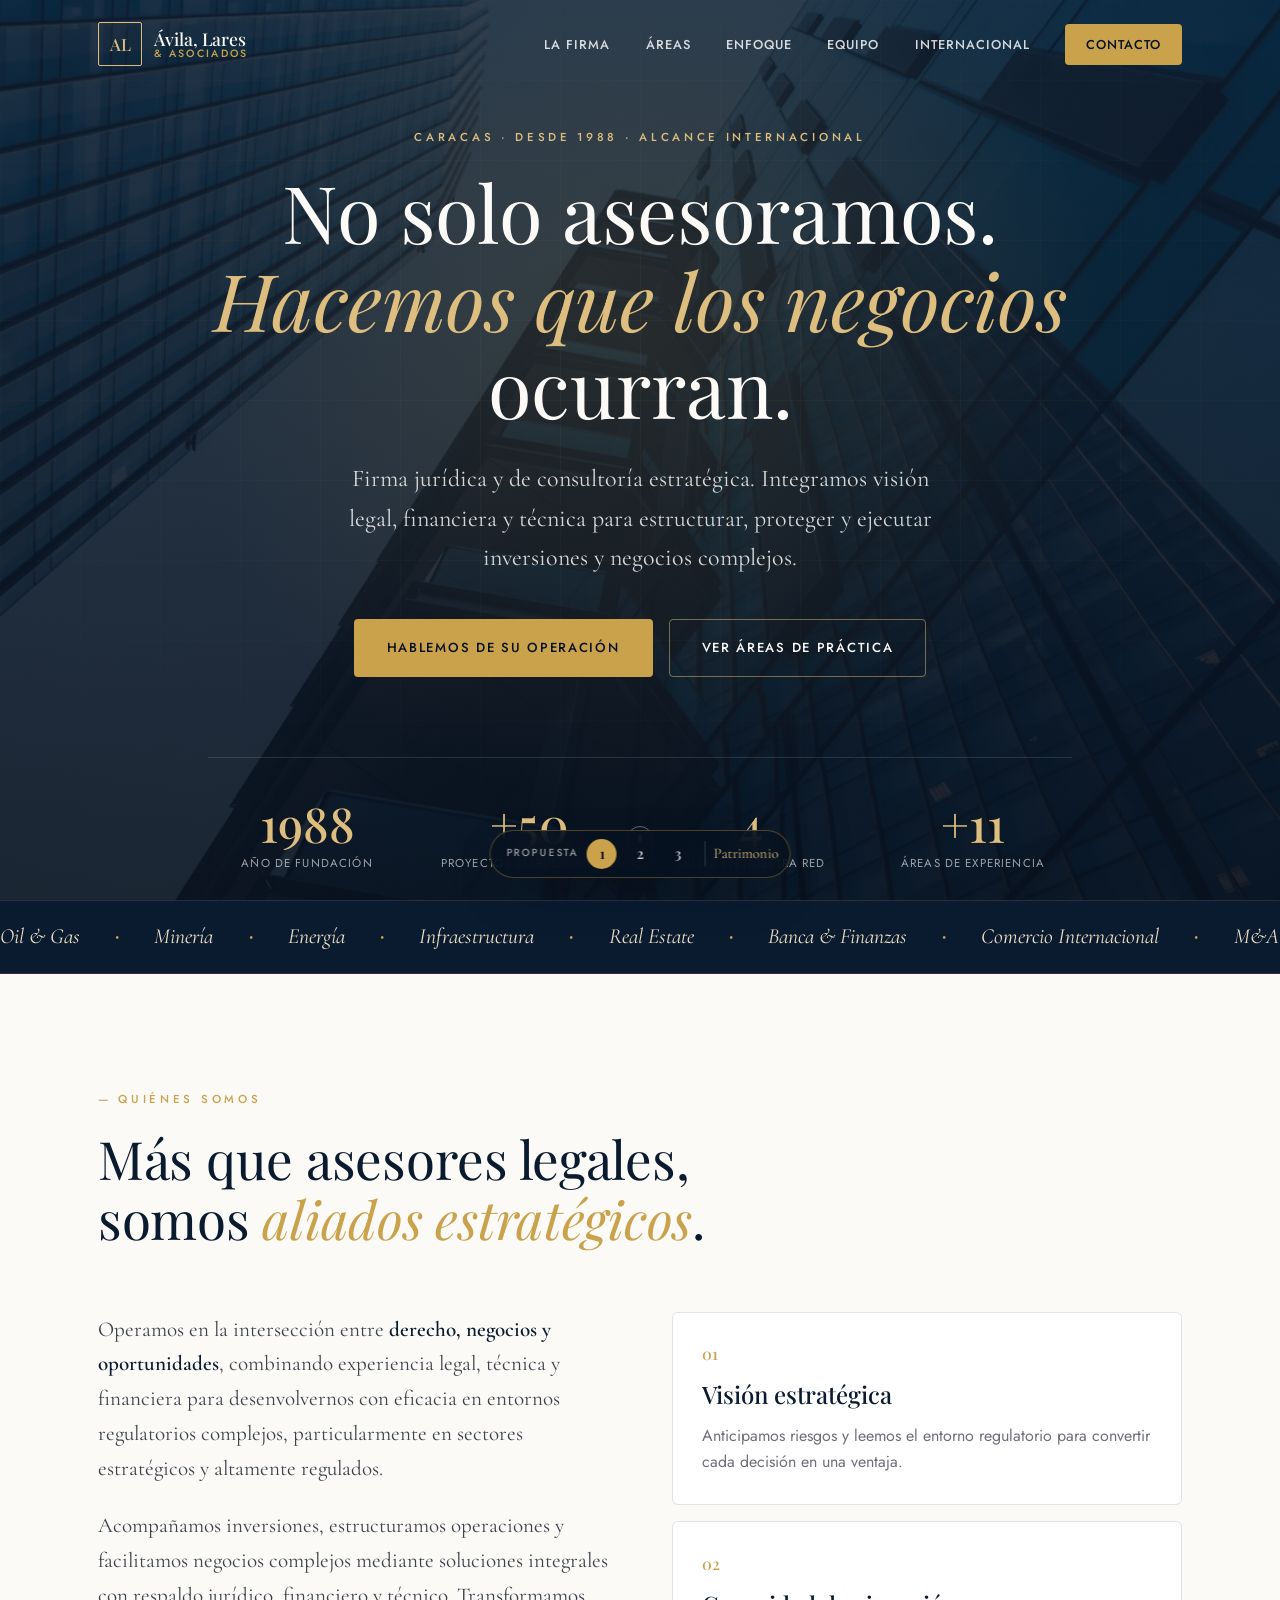
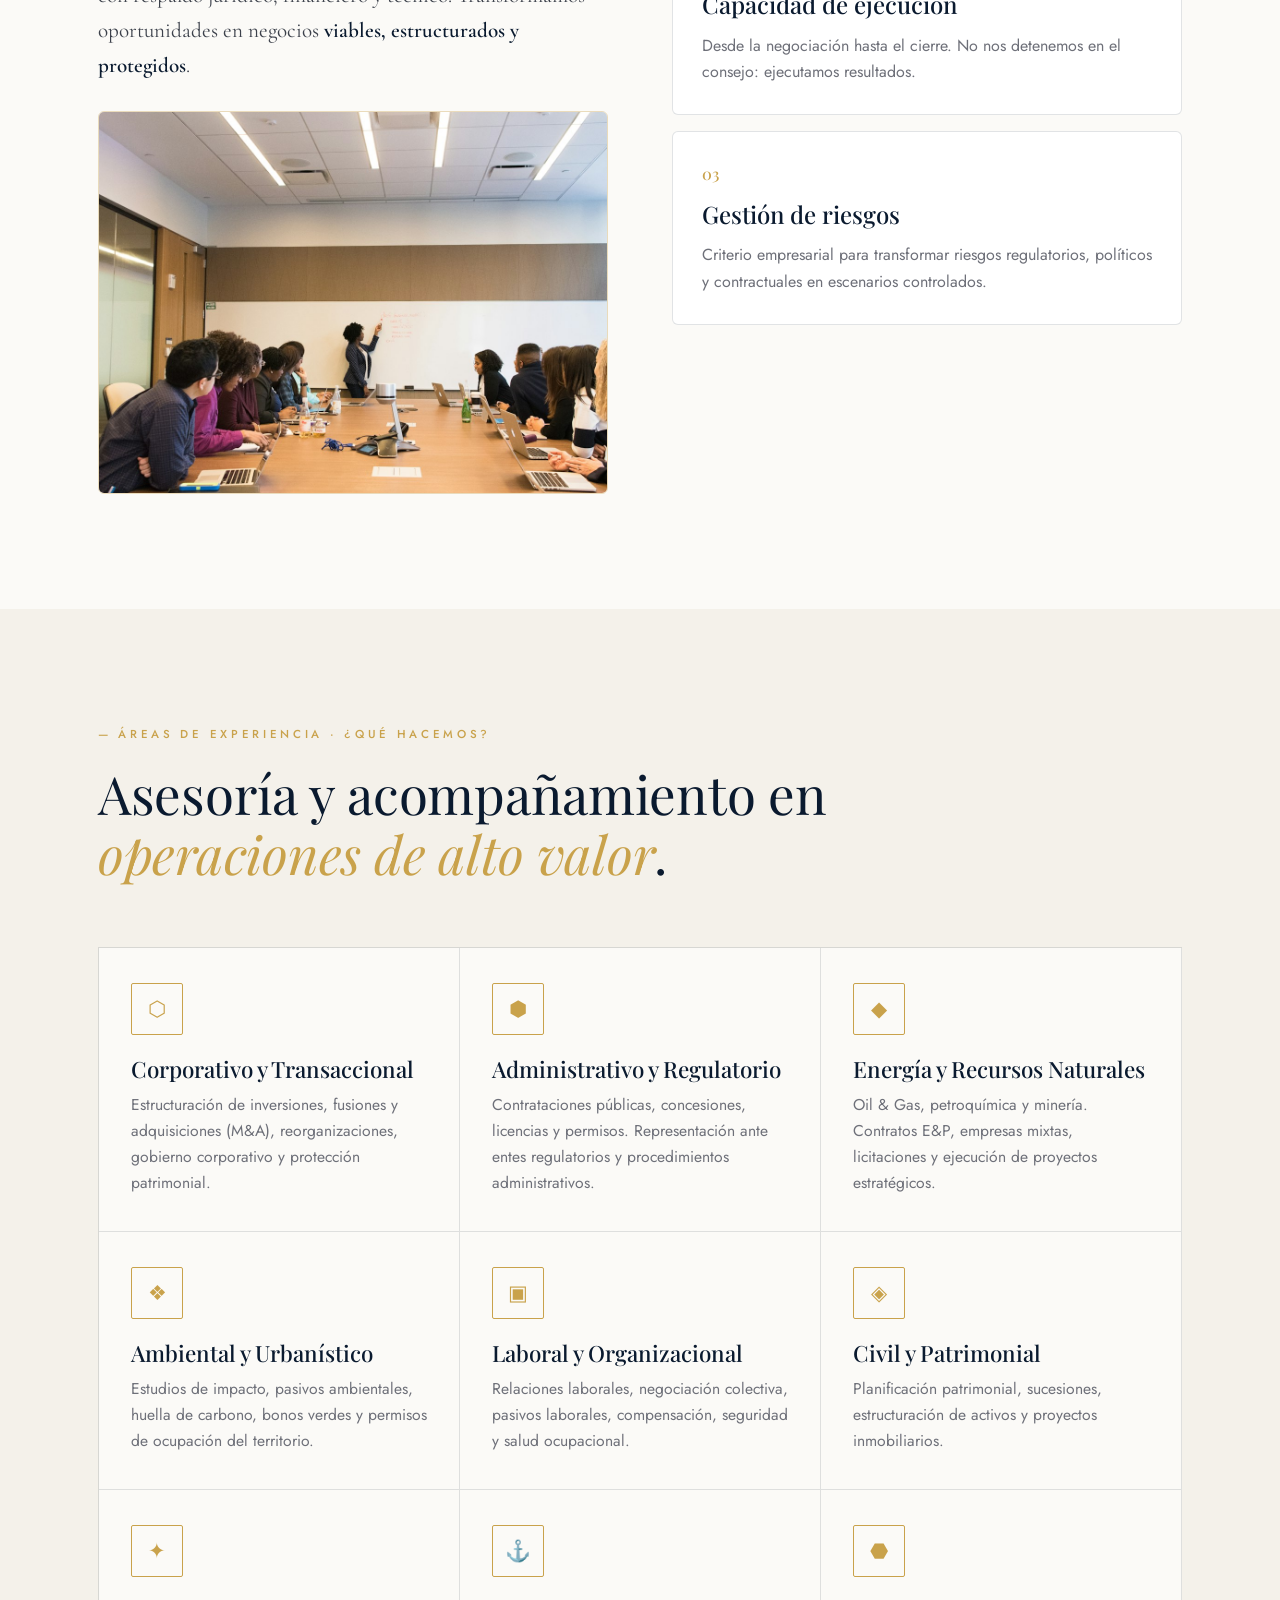
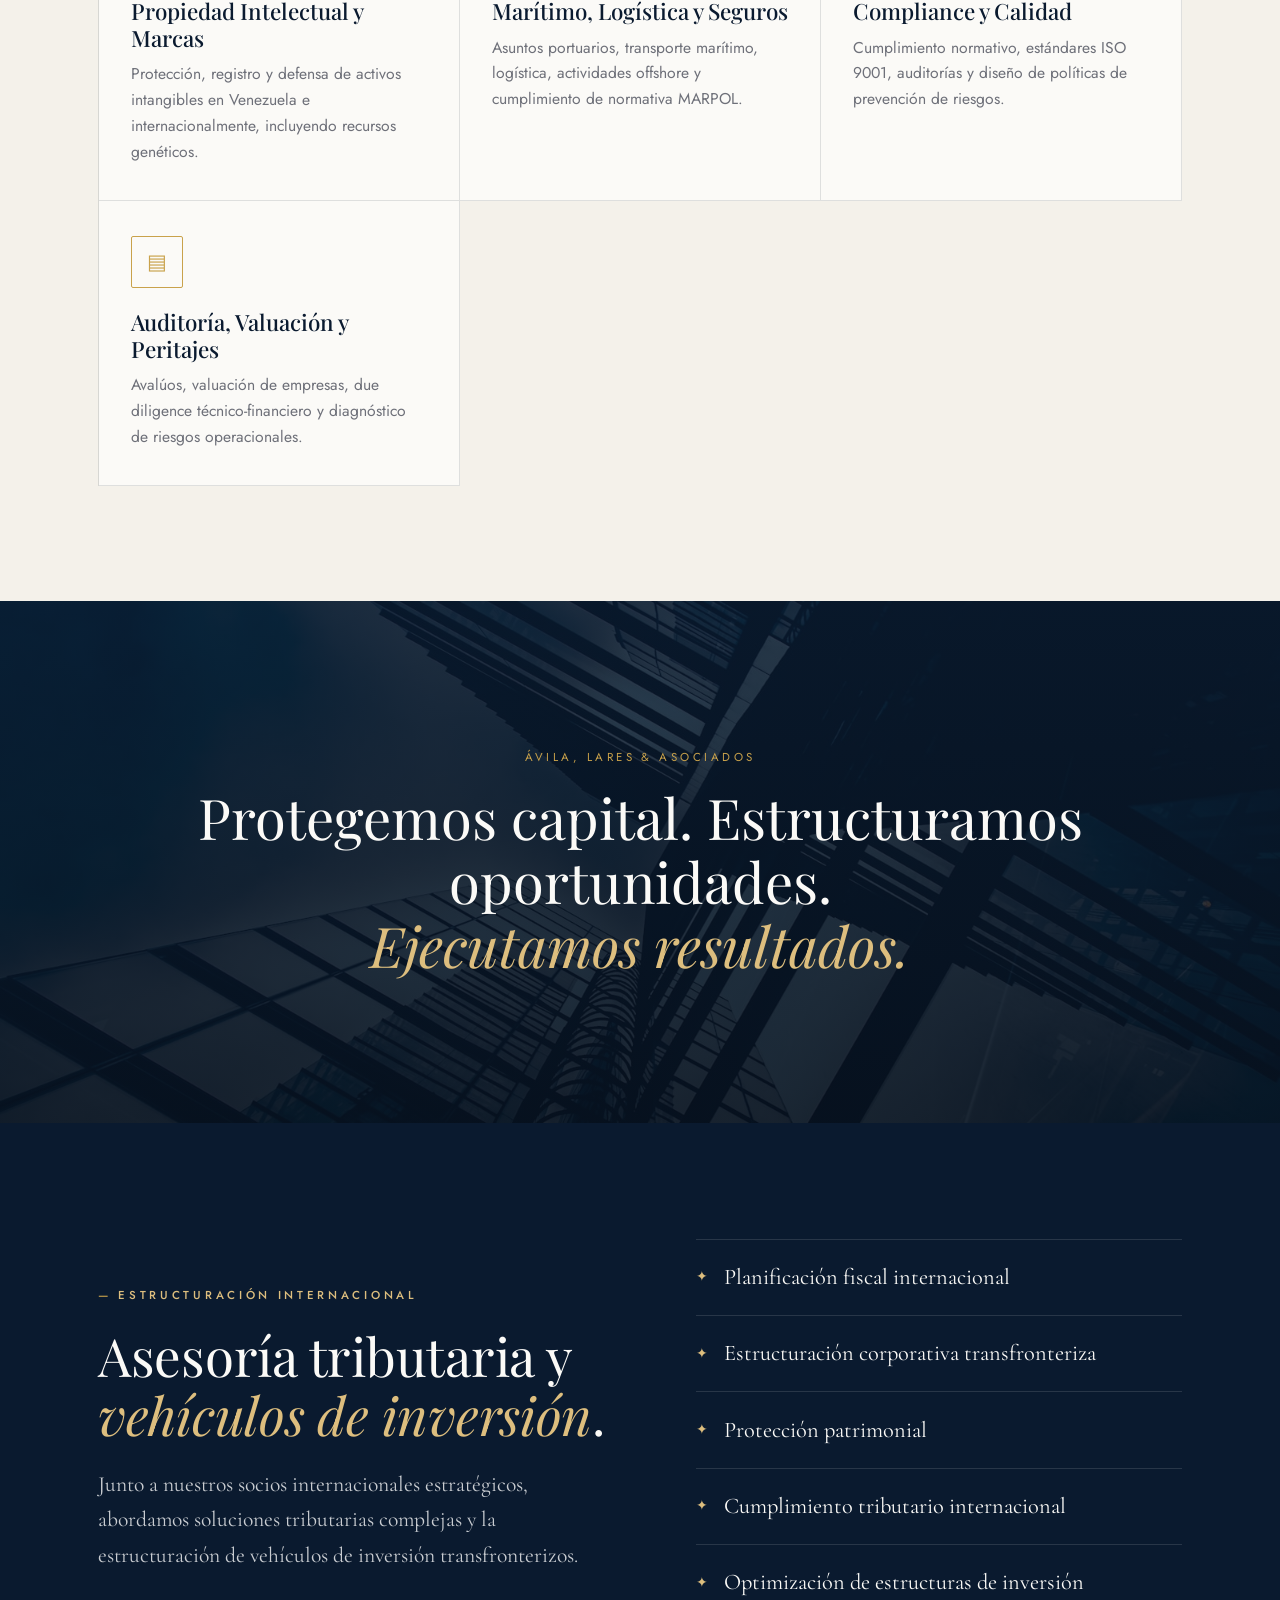
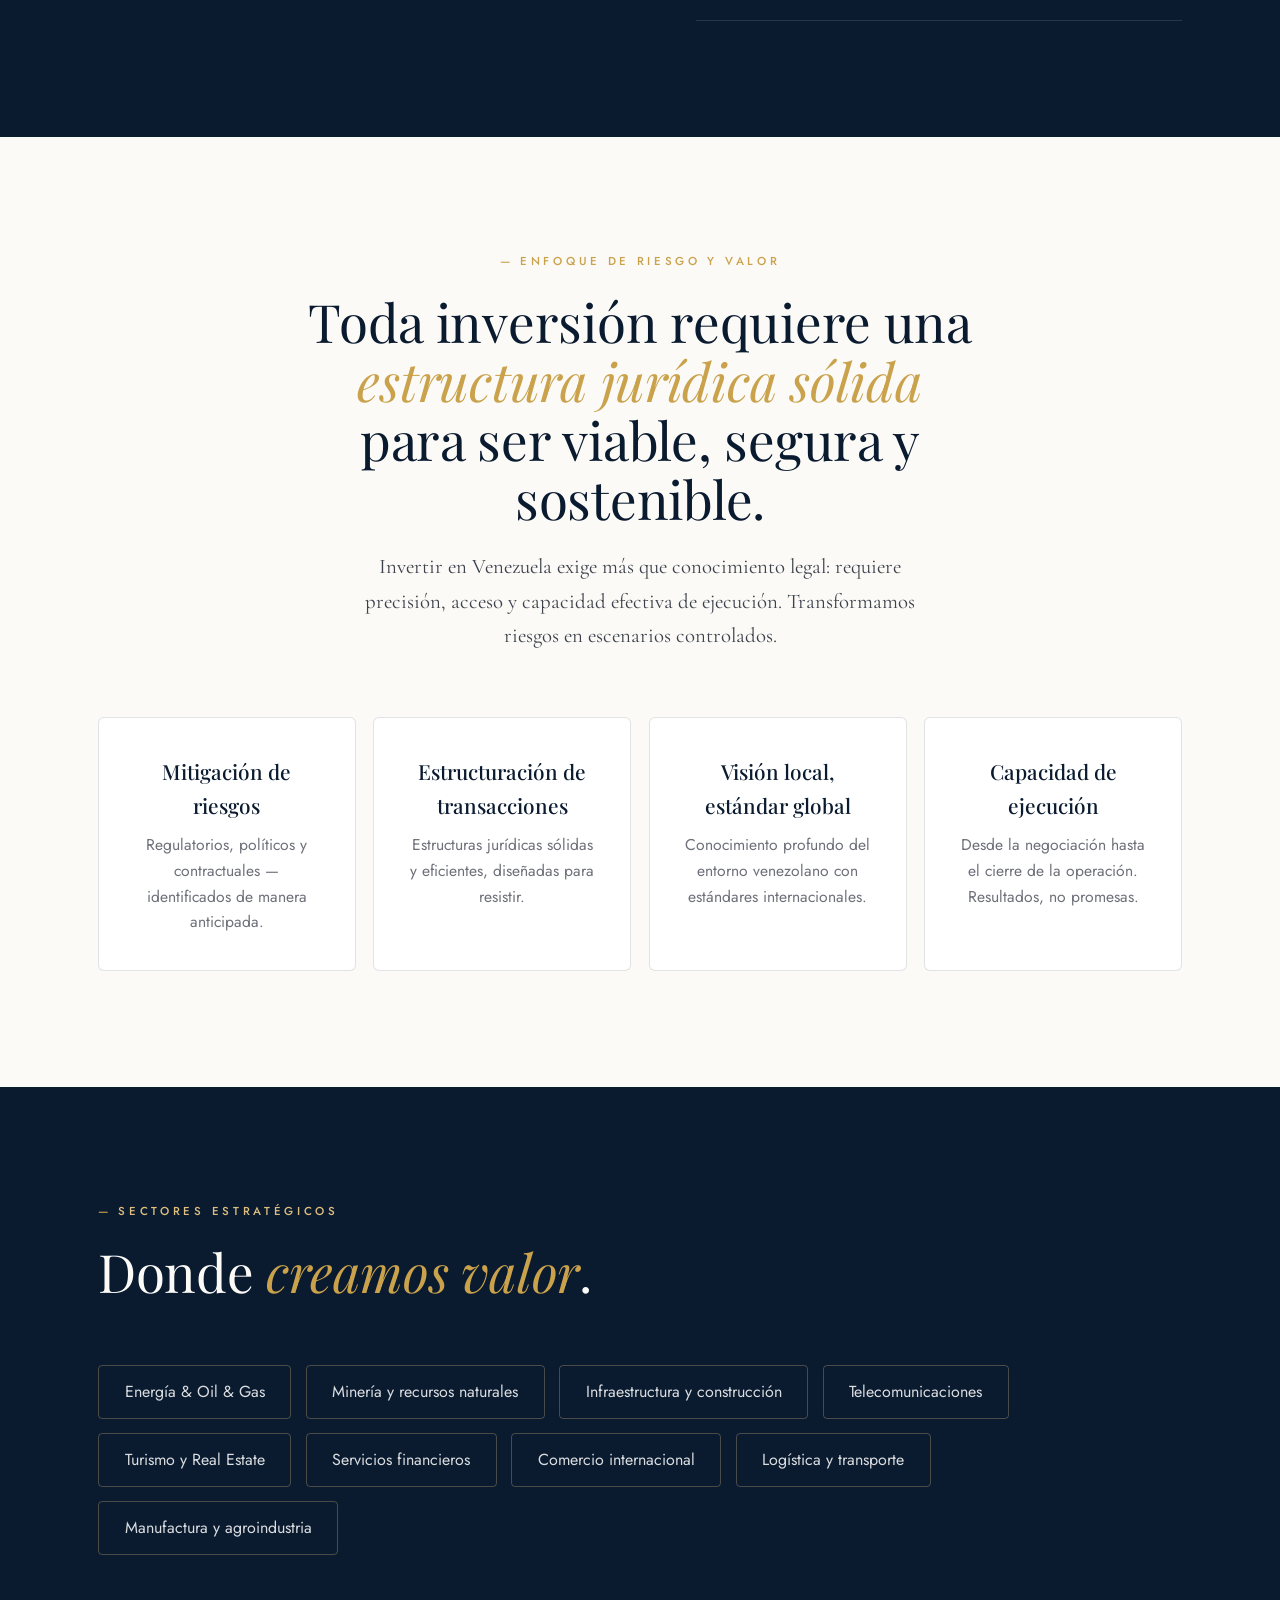
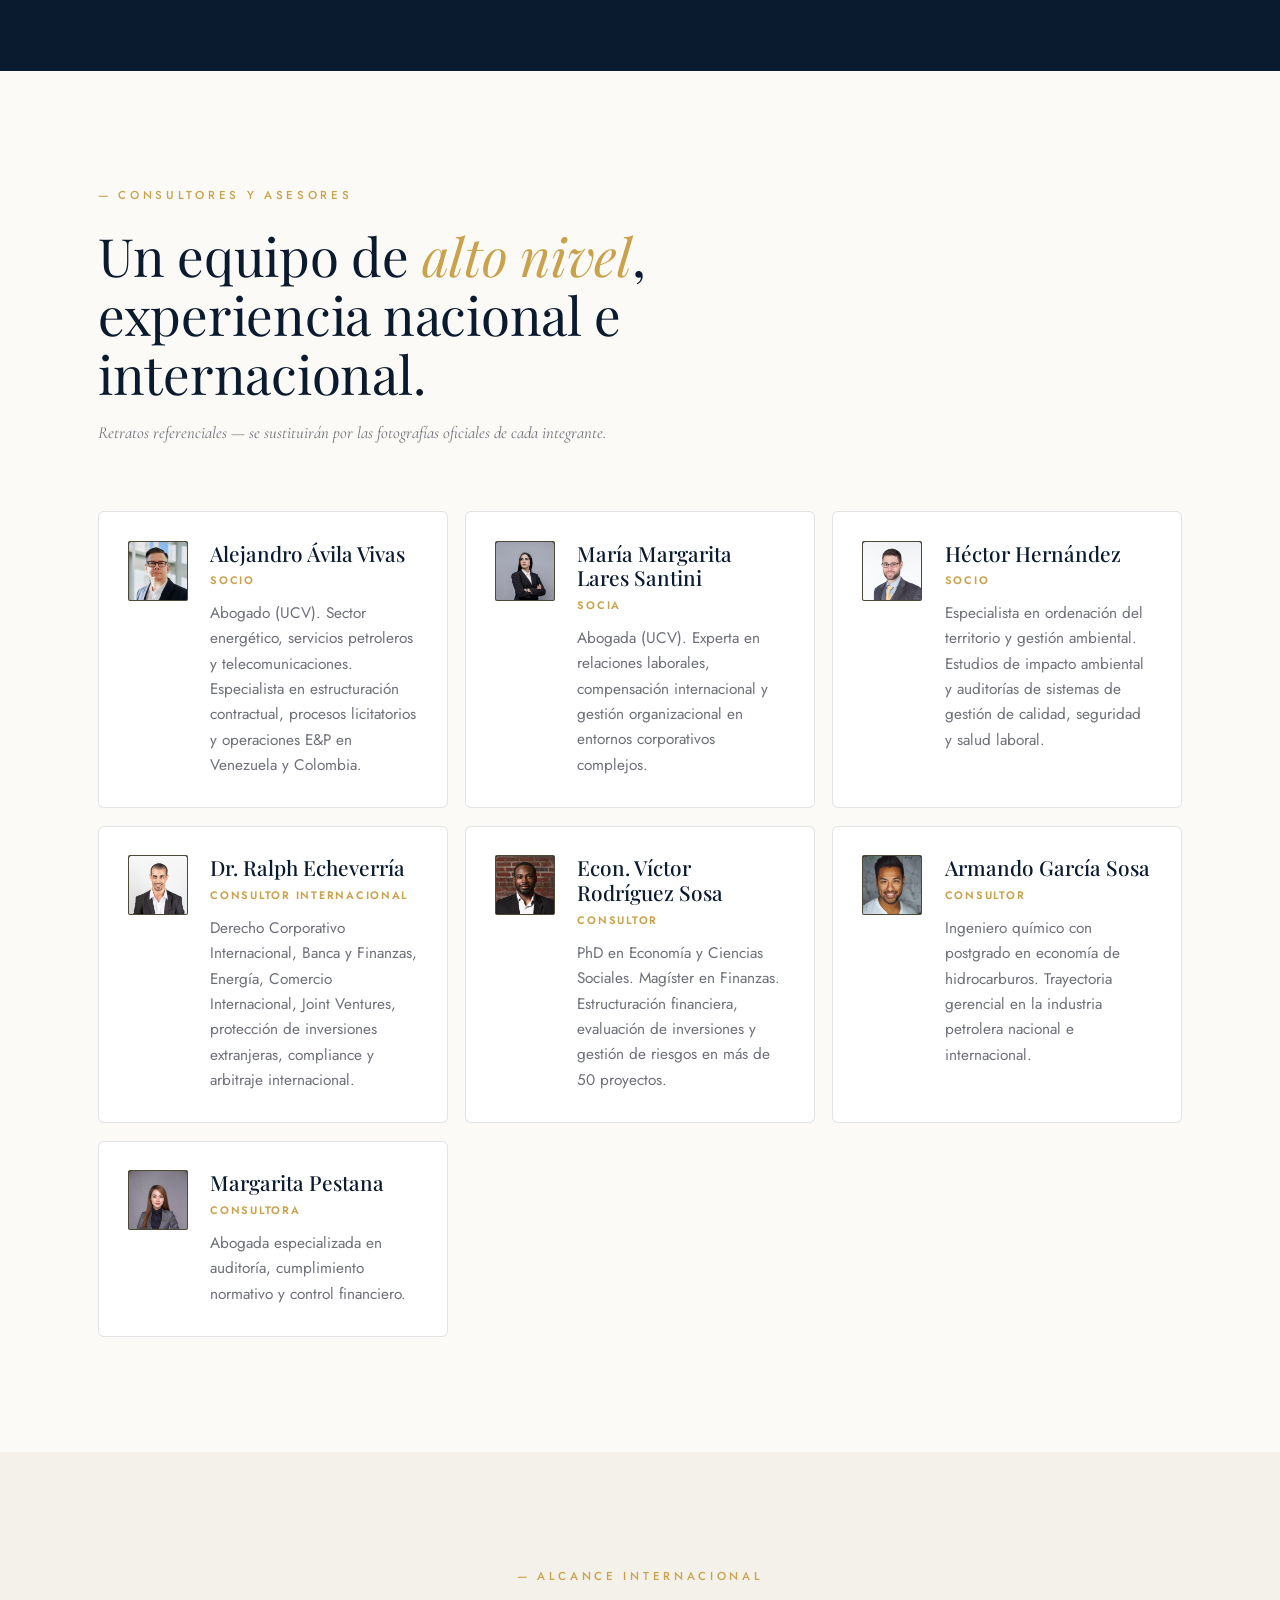
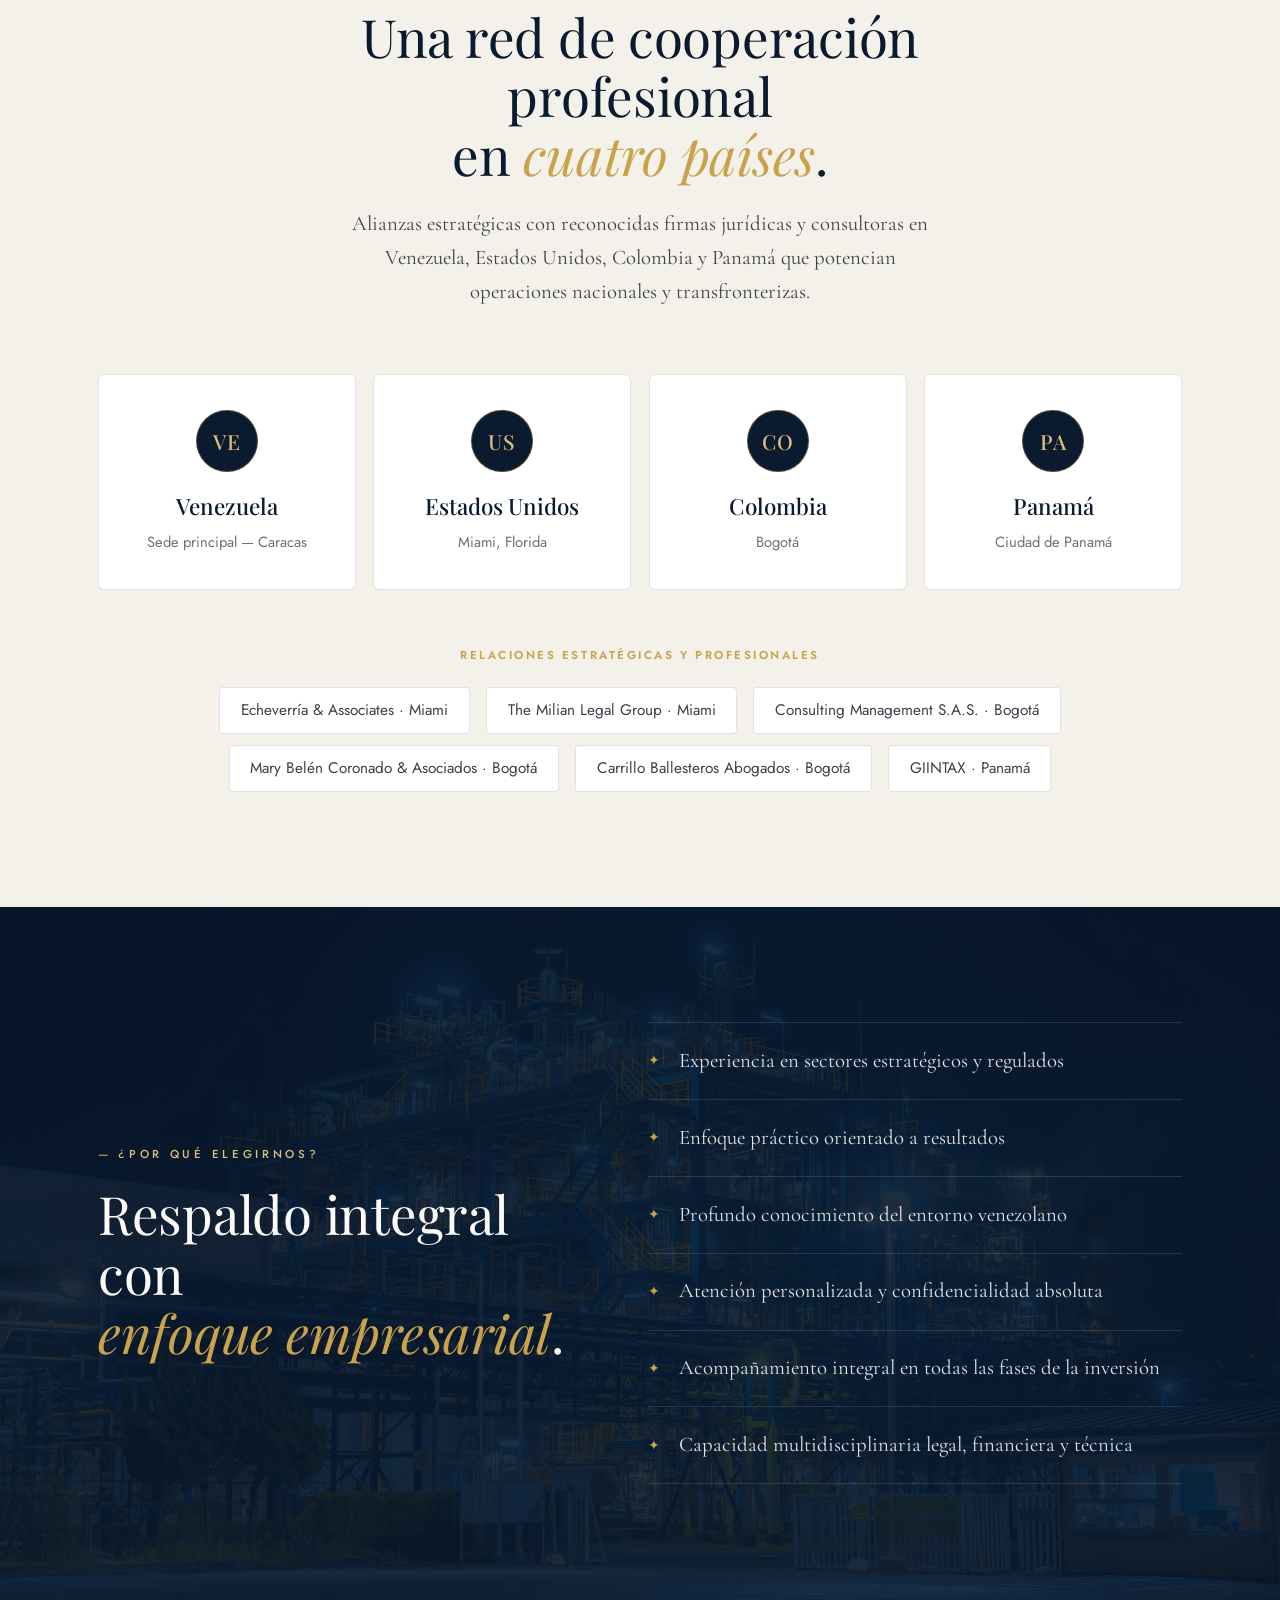
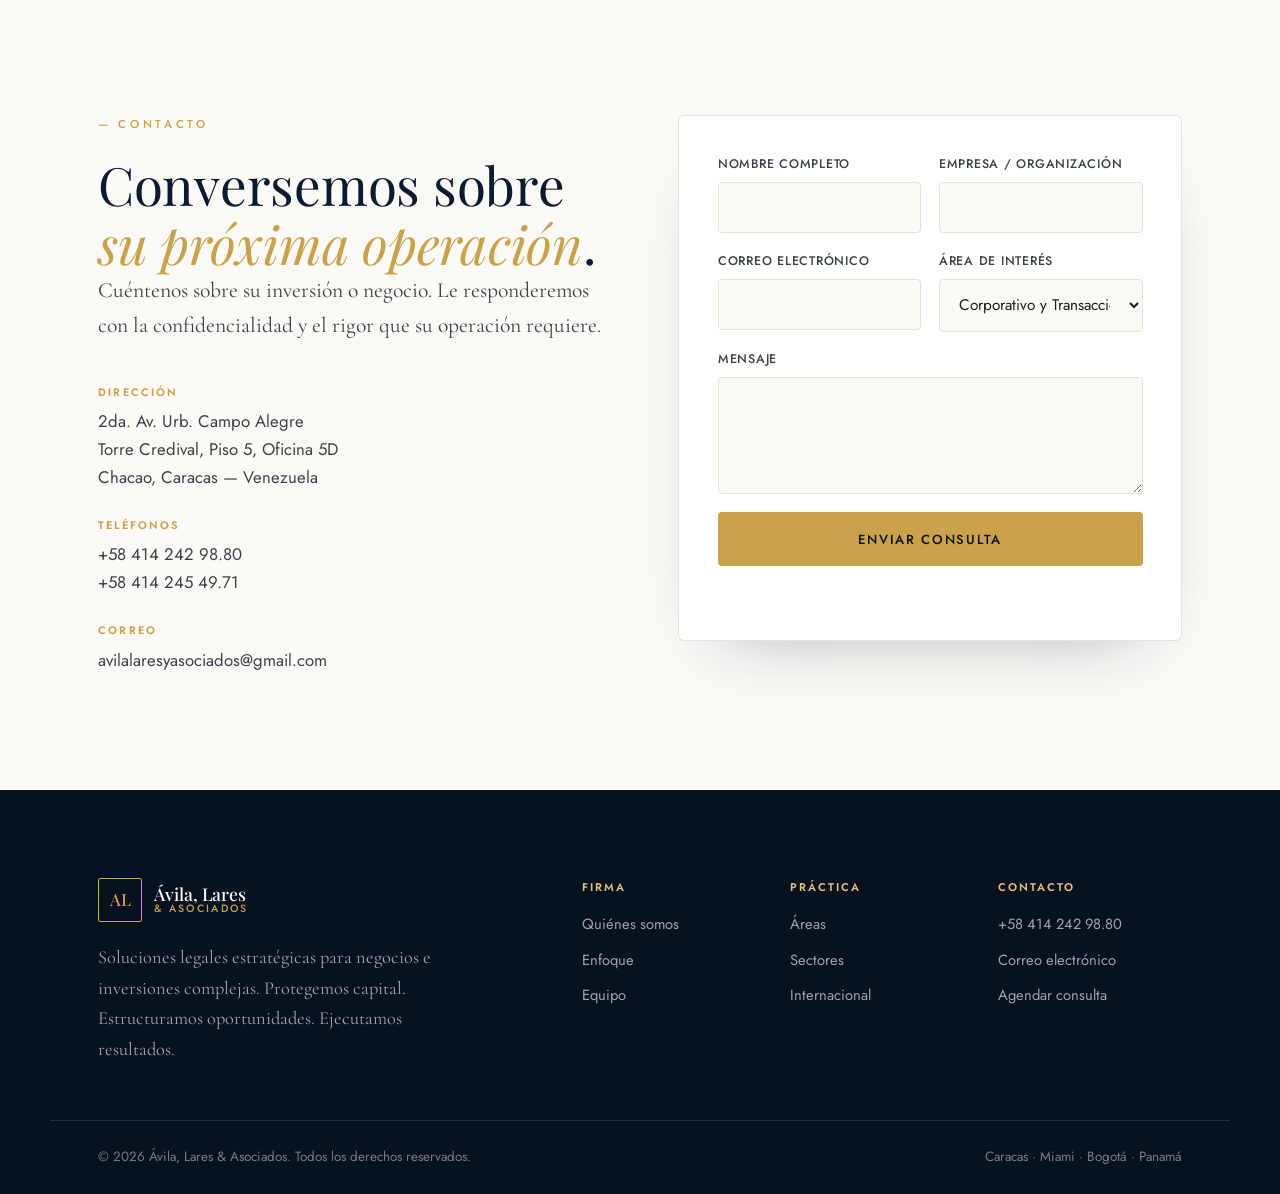
==== commit c891e963: "Integrar fotografía profesional en las 3 propuestas - Hero con foto de torres corporativas + tinte p" ====
--- a/propuesta-1.html
+++ b/propuesta-1.html
@@ -59,6 +59,8 @@
   <!-- ====== HERO ====== -->
   <section class="hero" id="inicio">
     <div class="hero-bg" aria-hidden="true">
+      <img src="assets/img/torre.jpg" class="hero-photo" alt="" />
+      <div class="hero-tint"></div>
       <div class="hero-grid"></div>
       <div class="hero-glow"></div>
     </div>
@@ -150,6 +152,9 @@
             mediante soluciones integrales con respaldo jurídico, financiero y técnico.
             Transformamos oportunidades en negocios <strong>viables, estructurados y protegidos</strong>.
           </p>
+          <figure class="firma-photo reveal">
+            <img src="assets/img/junta.jpg" alt="Equipo de Ávila, Lares & Asociados en reunión de trabajo" loading="lazy" />
+          </figure>
         </div>
 
         <div class="pillars">
@@ -238,6 +243,16 @@
     </div>
   </section>
 
+  <!-- ====== BANDA DE IMAGEN ====== -->
+  <section class="imageband" aria-label="Nuestra promesa">
+    <img src="assets/img/skyline.jpg" class="imageband-photo" alt="" />
+    <div class="imageband-overlay"></div>
+    <div class="container imageband-inner">
+      <p class="imageband-eyebrow reveal">Ávila, Lares &amp; Asociados</p>
+      <h2 class="imageband-title reveal">Protegemos capital. Estructuramos oportunidades.<br /><em>Ejecutamos resultados.</em></h2>
+    </div>
+  </section>
+
   <!-- ====== ASESORÍA TRIBUTARIA INTERNACIONAL ====== -->
   <section class="section tributaria" id="tributaria">
     <div class="container tributaria-inner">
@@ -324,11 +339,12 @@
       <div class="section-head">
         <p class="eyebrow reveal">Consultores y asesores</p>
         <h2 class="section-title reveal">Un equipo de <em>alto nivel</em>,<br />experiencia nacional e internacional.</h2>
+        <p class="equipo-note reveal">Retratos referenciales — se sustituirán por las fotografías oficiales de cada integrante.</p>
       </div>
 
       <div class="equipo-grid">
         <article class="member reveal">
-          <div class="member-avatar" data-initials="AA"></div>
+          <div class="member-avatar"><img src="assets/img/team-alejandro.jpg" alt="Alejandro Ávila Vivas" loading="lazy" /></div>
           <div class="member-info">
             <h3>Alejandro Ávila Vivas</h3>
             <span class="member-role">Socio</span>
@@ -336,7 +352,7 @@
           </div>
         </article>
         <article class="member reveal">
-          <div class="member-avatar" data-initials="ML"></div>
+          <div class="member-avatar"><img src="assets/img/team-maria.jpg" alt="María Margarita Lares Santini" loading="lazy" /></div>
           <div class="member-info">
             <h3>María Margarita Lares Santini</h3>
             <span class="member-role">Socia</span>
@@ -344,7 +360,7 @@
           </div>
         </article>
         <article class="member reveal">
-          <div class="member-avatar" data-initials="HH"></div>
+          <div class="member-avatar"><img src="assets/img/team-hector.jpg" alt="Héctor Hernández" loading="lazy" /></div>
           <div class="member-info">
             <h3>Héctor Hernández</h3>
             <span class="member-role">Socio</span>
@@ -352,7 +368,7 @@
           </div>
         </article>
         <article class="member reveal">
-          <div class="member-avatar" data-initials="RE"></div>
+          <div class="member-avatar"><img src="assets/img/team-ralph.jpg" alt="Dr. Ralph Echeverría" loading="lazy" /></div>
           <div class="member-info">
             <h3>Dr. Ralph Echeverría</h3>
             <span class="member-role">Consultor Internacional</span>
@@ -360,7 +376,7 @@
           </div>
         </article>
         <article class="member reveal">
-          <div class="member-avatar" data-initials="VR"></div>
+          <div class="member-avatar"><img src="assets/img/team-victor.jpg" alt="Víctor Rodríguez Sosa" loading="lazy" /></div>
           <div class="member-info">
             <h3>Econ. Víctor Rodríguez Sosa</h3>
             <span class="member-role">Consultor</span>
@@ -368,7 +384,7 @@
           </div>
         </article>
         <article class="member reveal">
-          <div class="member-avatar" data-initials="AG"></div>
+          <div class="member-avatar"><img src="assets/img/team-armando.jpg" alt="Armando García Sosa" loading="lazy" /></div>
           <div class="member-info">
             <h3>Armando García Sosa</h3>
             <span class="member-role">Consultor</span>
@@ -376,7 +392,7 @@
           </div>
         </article>
         <article class="member reveal">
-          <div class="member-avatar" data-initials="MP"></div>
+          <div class="member-avatar"><img src="assets/img/team-margarita.jpg" alt="Margarita Pestana" loading="lazy" /></div>
           <div class="member-info">
             <h3>Margarita Pestana</h3>
             <span class="member-role">Consultora</span>
@@ -438,6 +454,7 @@
 
   <!-- ====== POR QUÉ ELEGIRNOS ====== -->
   <section class="section porque" id="porque">
+    <img src="assets/img/energia-noche.jpg" class="porque-photo" alt="" />
     <div class="container">
       <div class="porque-inner">
         <div class="porque-head reveal">
--- a/css/p1.css
+++ b/css/p1.css
@@ -293,6 +293,36 @@
 .footer-nav a:hover { color: var(--gold-300); }
 .footer-bottom { display: flex; justify-content: space-between; flex-wrap: wrap; gap: 0.6rem; padding-block: 1.6rem; border-top: 1px solid var(--line-dark); font-size: 0.84rem; color: rgba(255,255,255,.45); }
 
+/* =================== IMÁGENES =================== */
+.hero-photo { position: absolute; inset: 0; width: 100%; height: 100%; object-fit: cover; z-index: 0; }
+.hero-tint { position: absolute; inset: 0; z-index: 1;
+  background: linear-gradient(180deg, rgba(10,26,47,.82), rgba(7,17,31,.90)),
+              radial-gradient(110% 100% at 50% 30%, rgba(201,162,75,.16), transparent 55%); }
+.hero-grid, .hero-glow { z-index: 2; }
+
+.firma-photo { margin-top: 1.8rem; border-radius: var(--radius); overflow: hidden; border: 1px solid var(--line-gold); }
+.firma-photo img { width: 100%; aspect-ratio: 4 / 3; object-fit: cover; display: block; transition: transform .8s var(--ease); }
+.firma-photo:hover img { transform: scale(1.04); }
+
+.imageband { position: relative; min-height: 58vh; display: flex; align-items: center; overflow: hidden; }
+.imageband-photo { position: absolute; inset: 0; width: 100%; height: 100%; object-fit: cover; z-index: 0; }
+.imageband-overlay { position: absolute; inset: 0; z-index: 1;
+  background: linear-gradient(180deg, rgba(10,26,47,.80), rgba(7,17,31,.88)); }
+.imageband-inner { position: relative; z-index: 2; padding-block: clamp(3.5rem, 8vw, 6rem); text-align: center; margin-inline: auto; }
+.imageband-eyebrow { font-size: .72rem; letter-spacing: .3em; text-transform: uppercase; color: var(--gold); margin-bottom: 1.1rem; }
+.imageband-title { font-family: var(--display); font-weight: 400; font-size: clamp(2rem, 4.8vw, 3.5rem); line-height: 1.14; color: var(--bone); margin-inline: auto; }
+.imageband-title em { color: var(--gold-300); font-style: italic; }
+
+.porque { overflow: hidden; }
+.porque-photo { position: absolute; inset: 0; width: 100%; height: 100%; object-fit: cover; z-index: 0; opacity: .14; }
+.porque > .container { position: relative; z-index: 1; }
+
+.member-avatar { overflow: hidden; }
+.member-avatar img { width: 100%; height: 100%; object-fit: cover; border-radius: inherit; }
+
+.equipo-note { margin-top: 1rem; font-family: var(--serif); font-size: 1.05rem; color: var(--muted); font-style: italic; }
+@media (max-width: 600px) { .imageband { min-height: 46vh; } }
+
 /* =================== REVEAL =================== */
 .reveal { opacity: 0; transform: translateY(28px); transition: opacity .8s var(--ease), transform .8s var(--ease); }
 .reveal.in { opacity: 1; transform: none; }
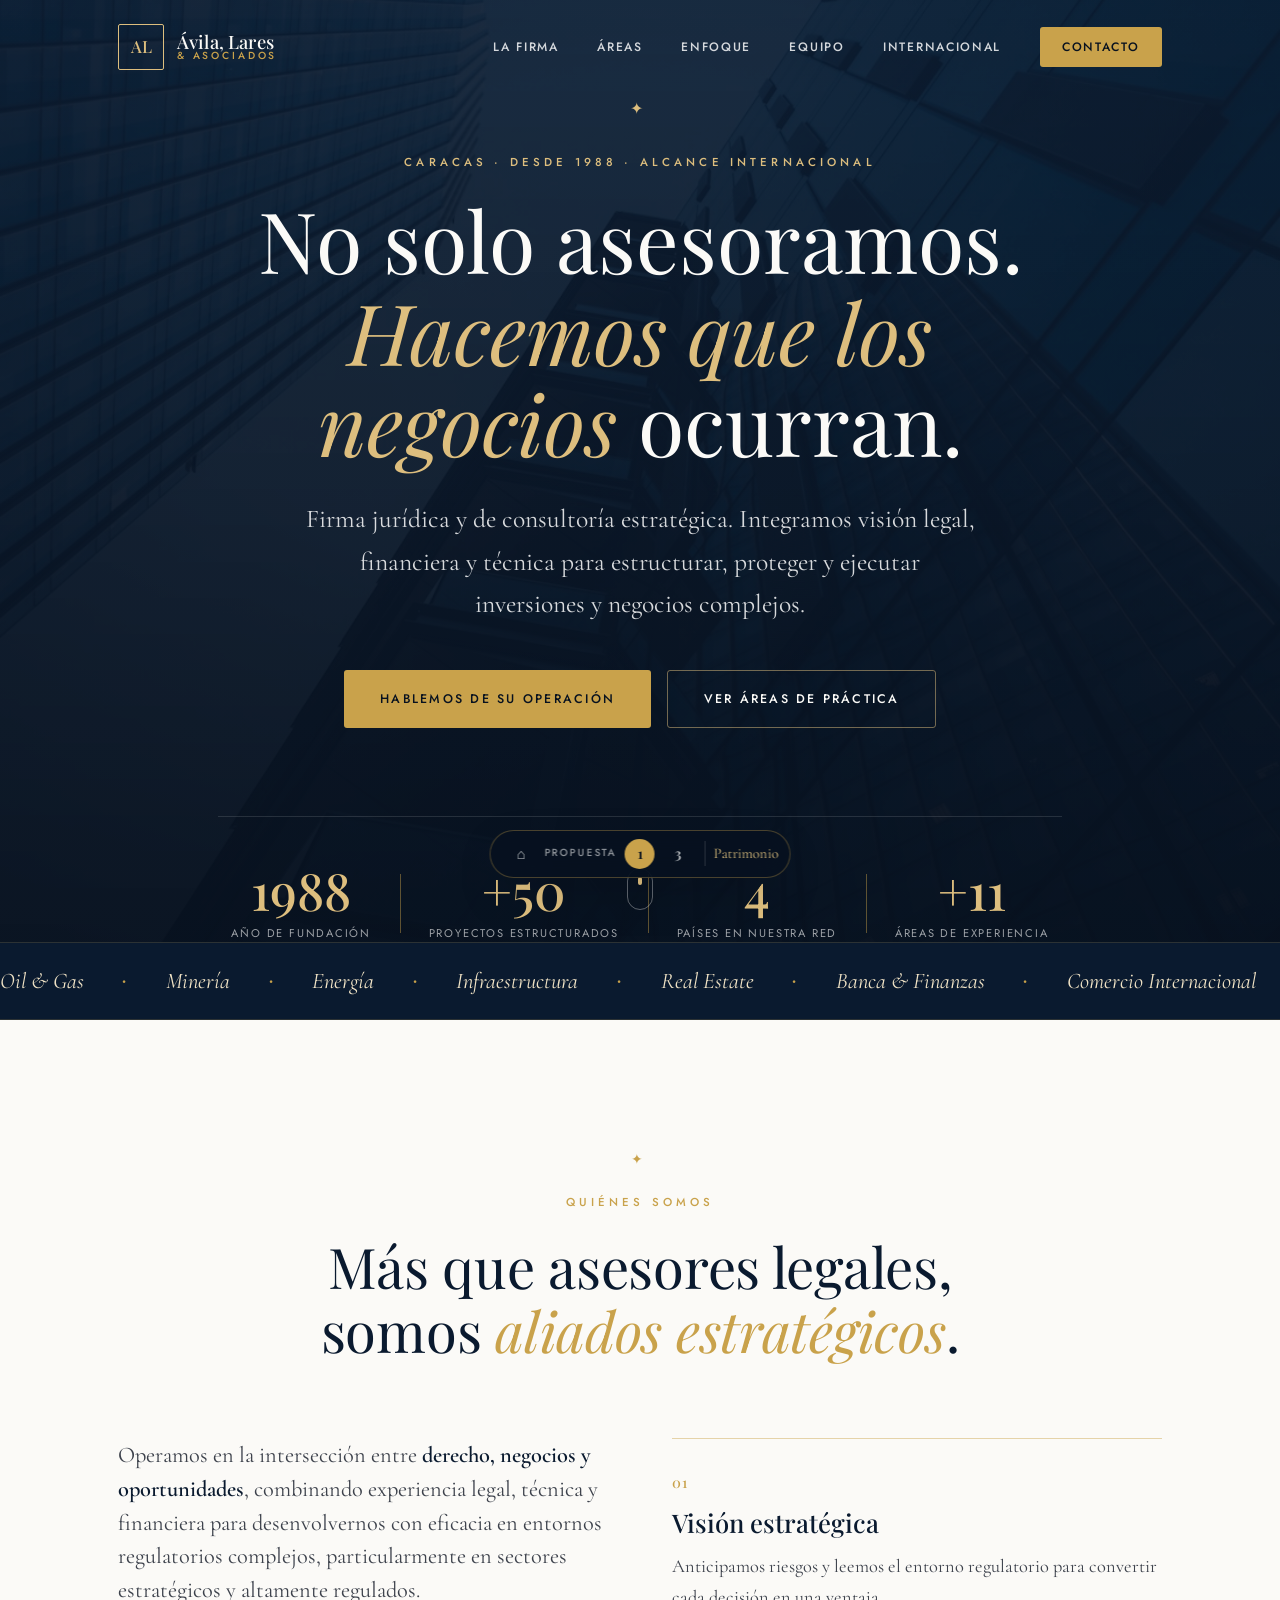
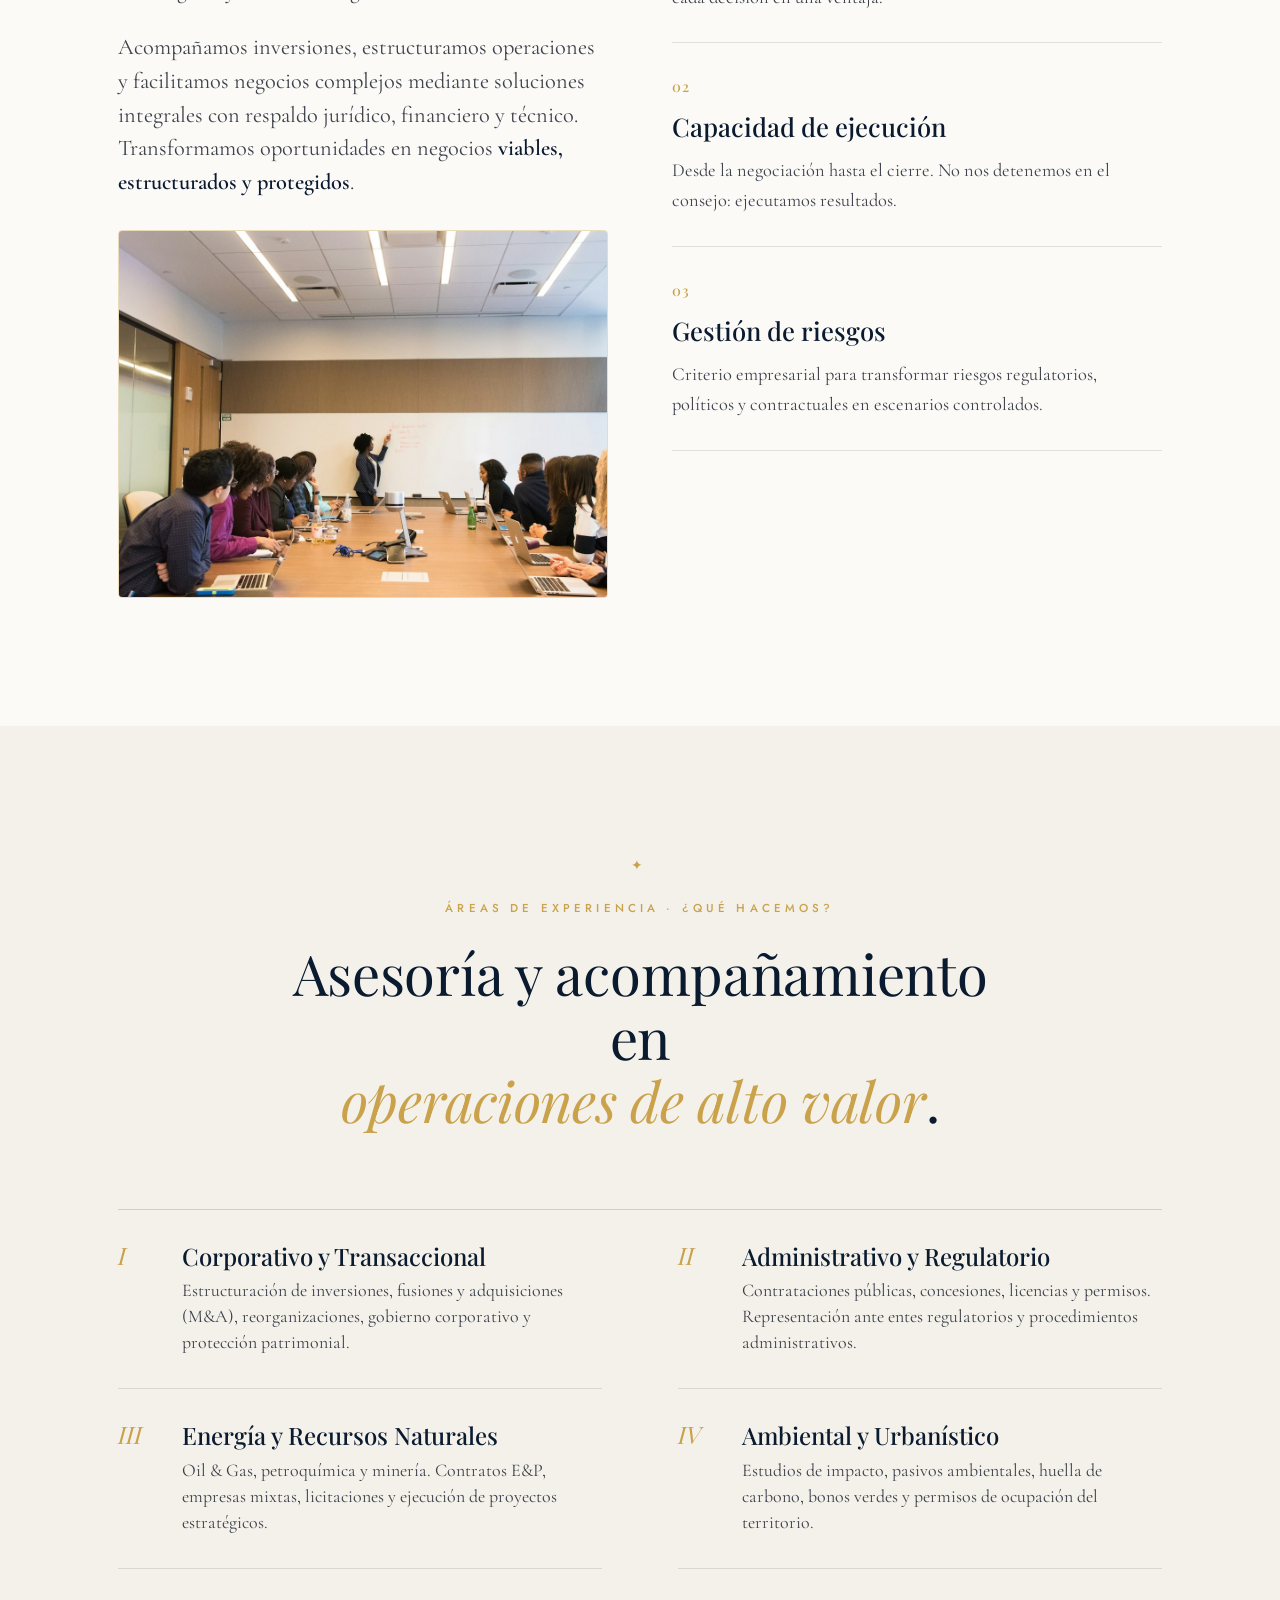
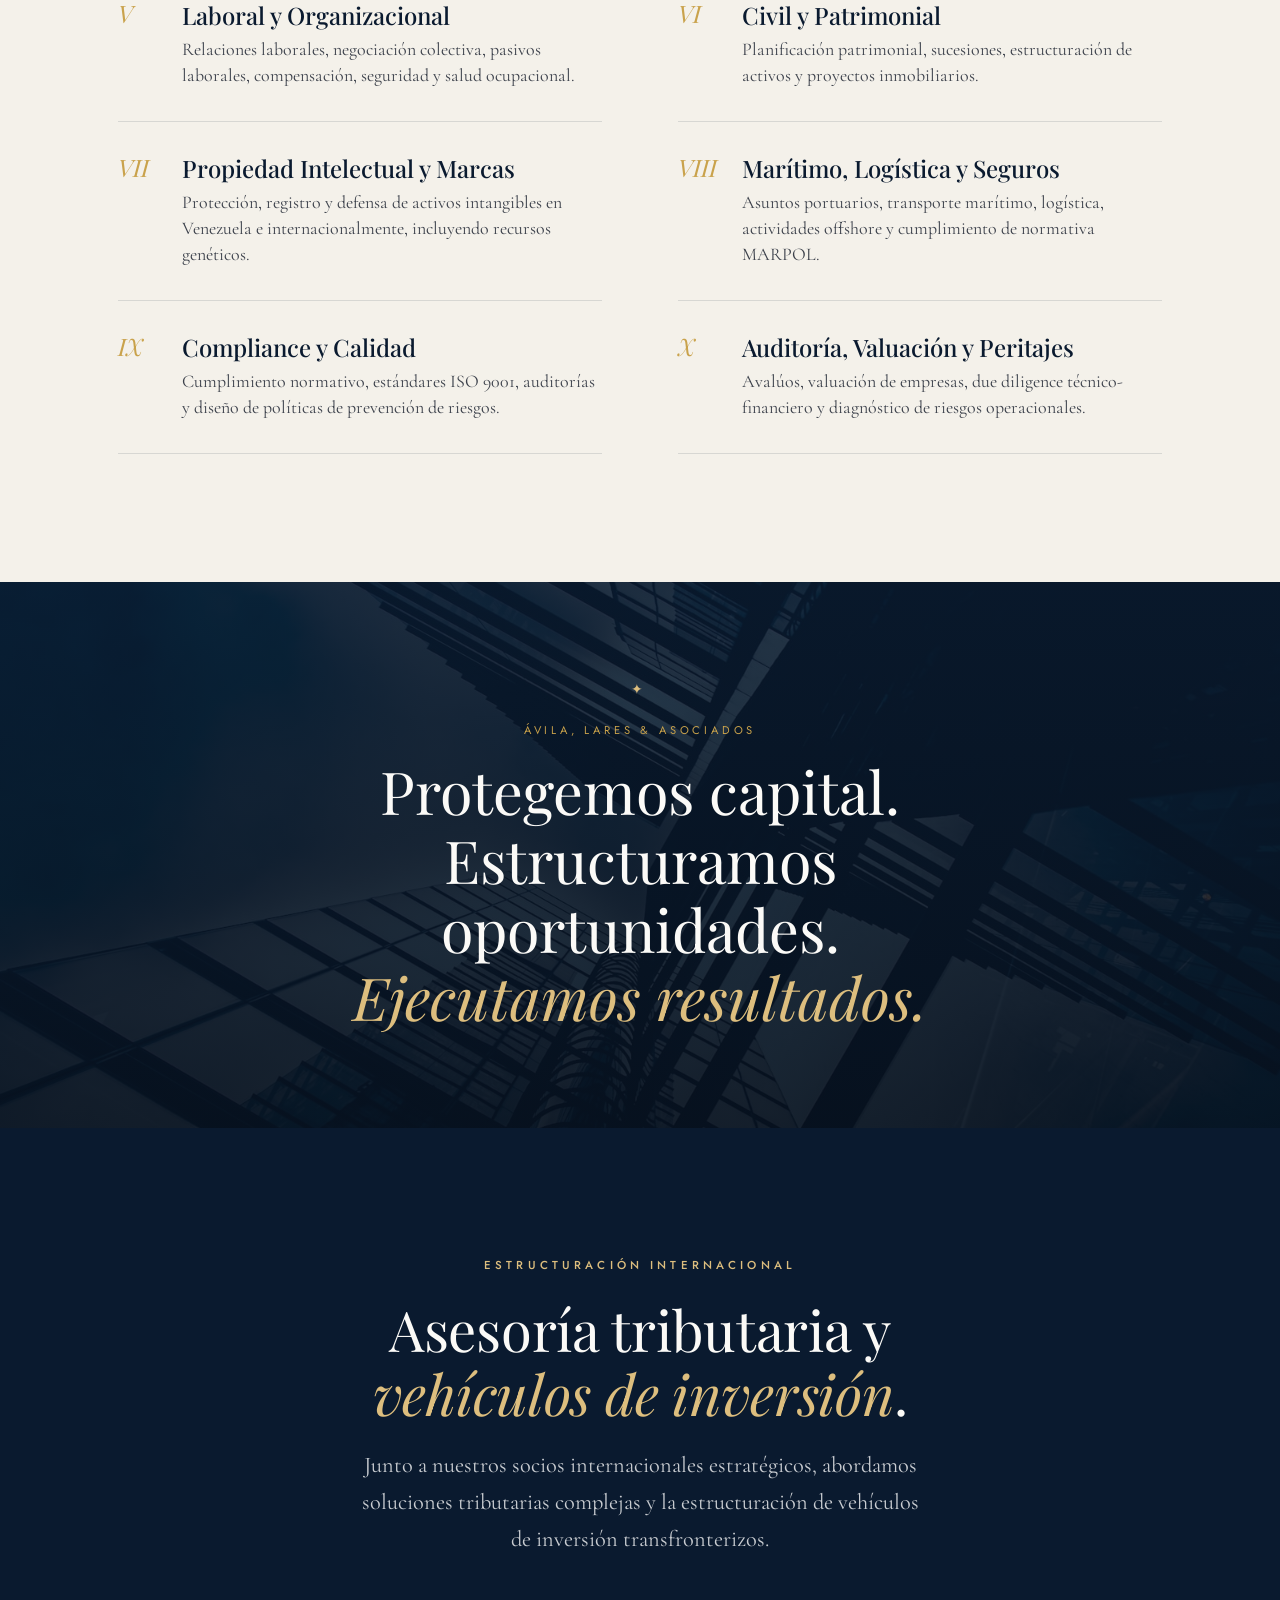
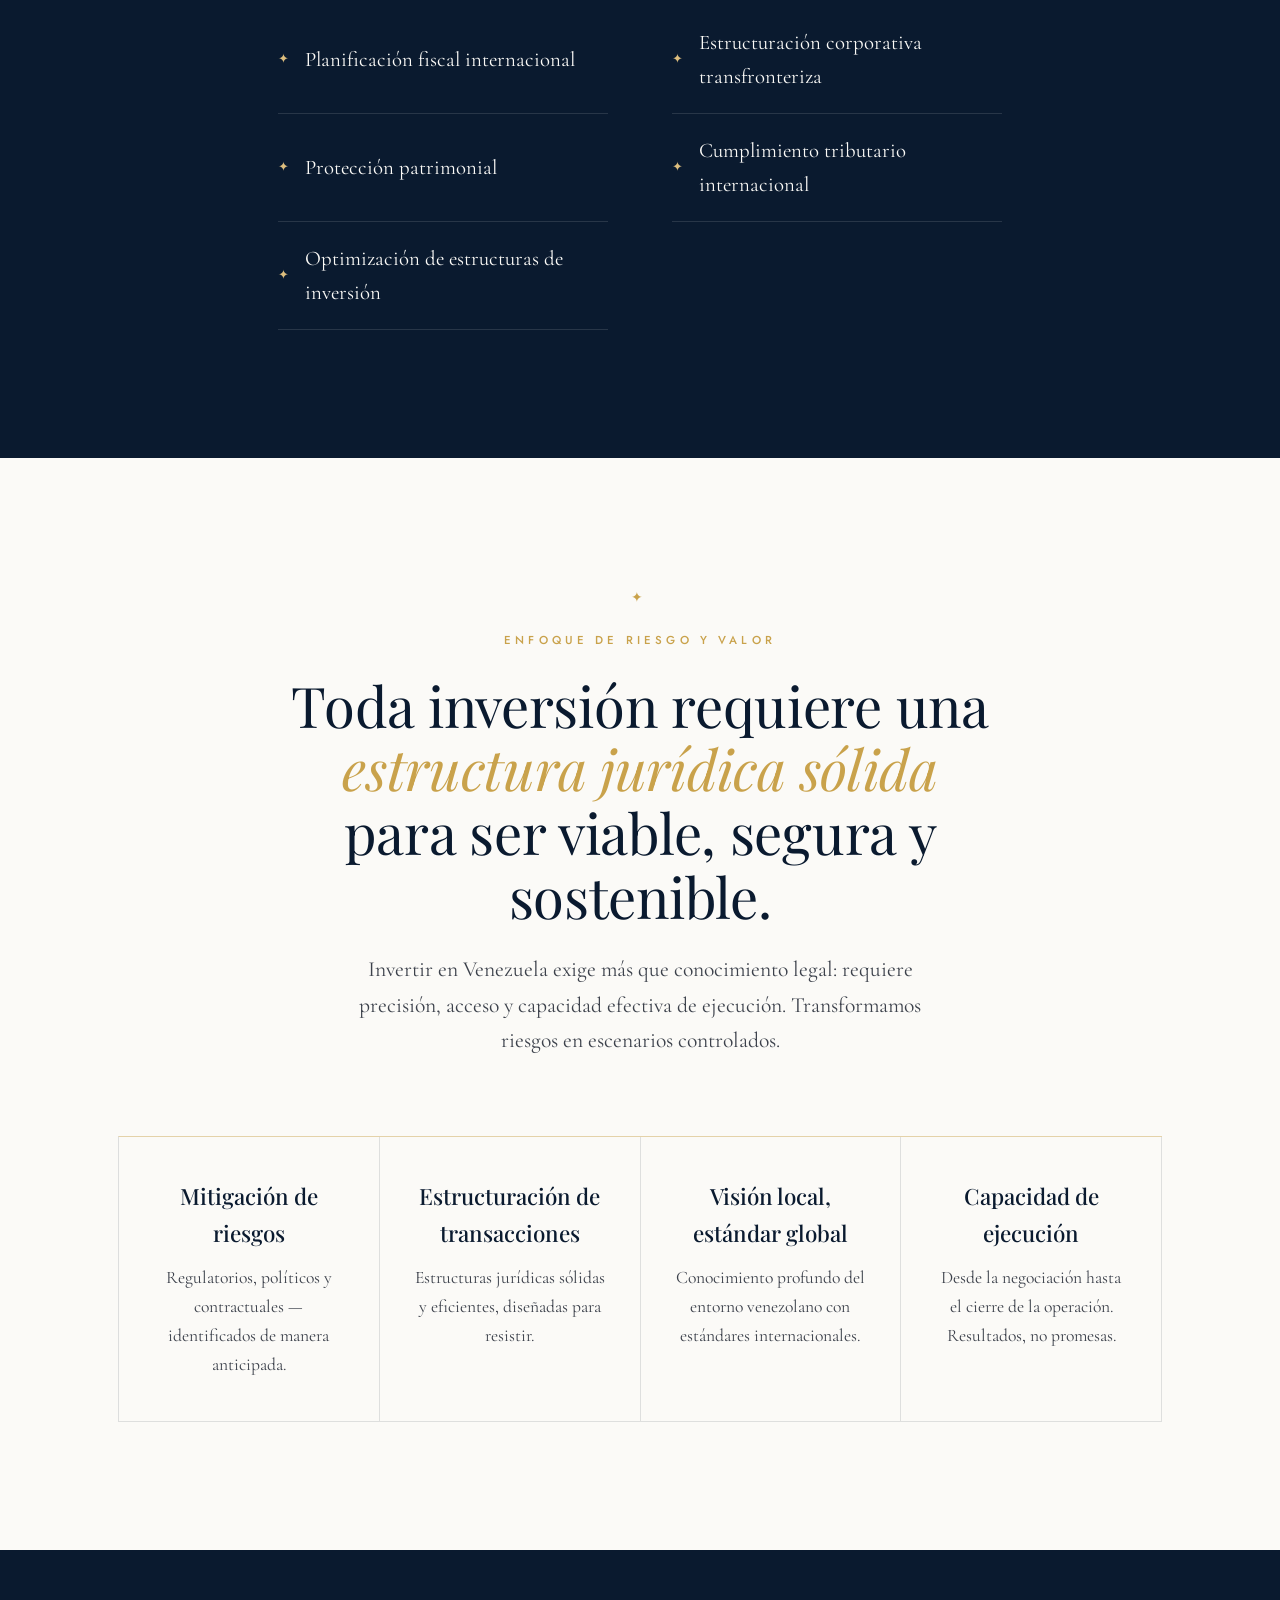
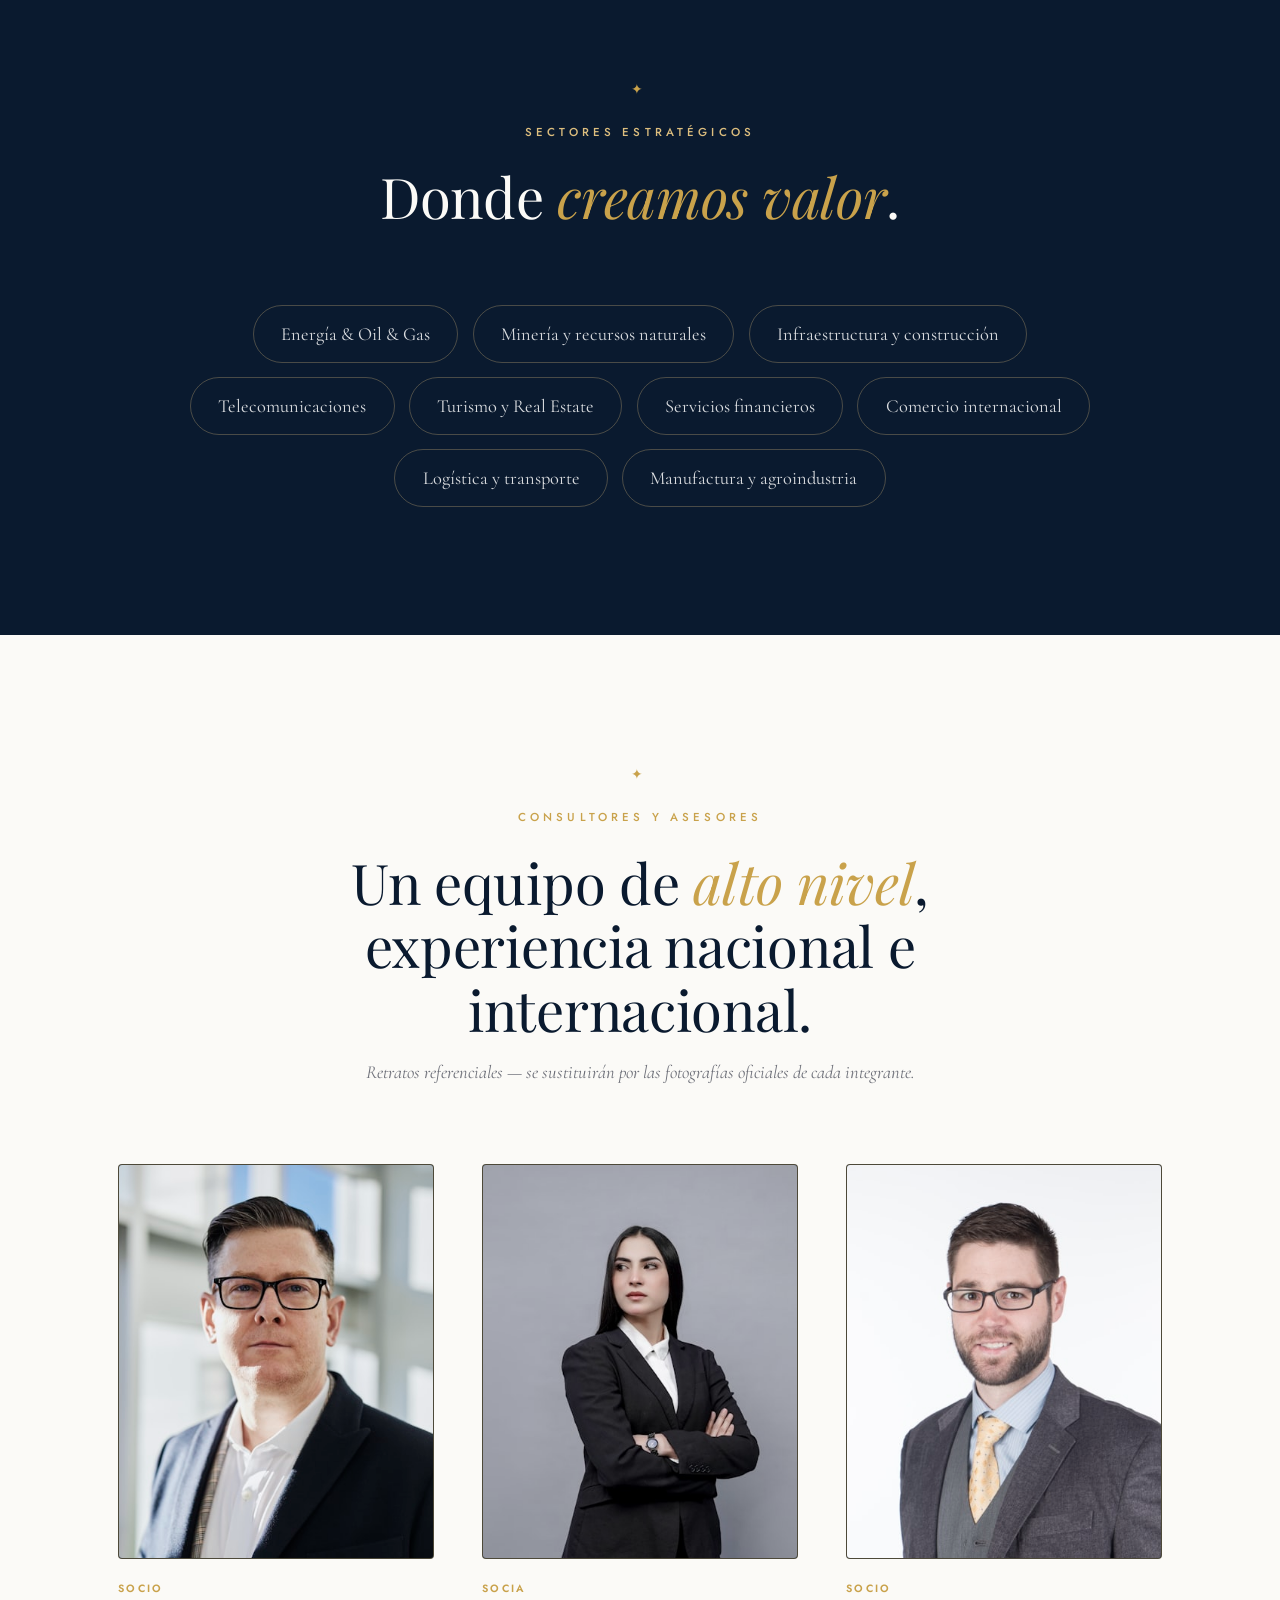
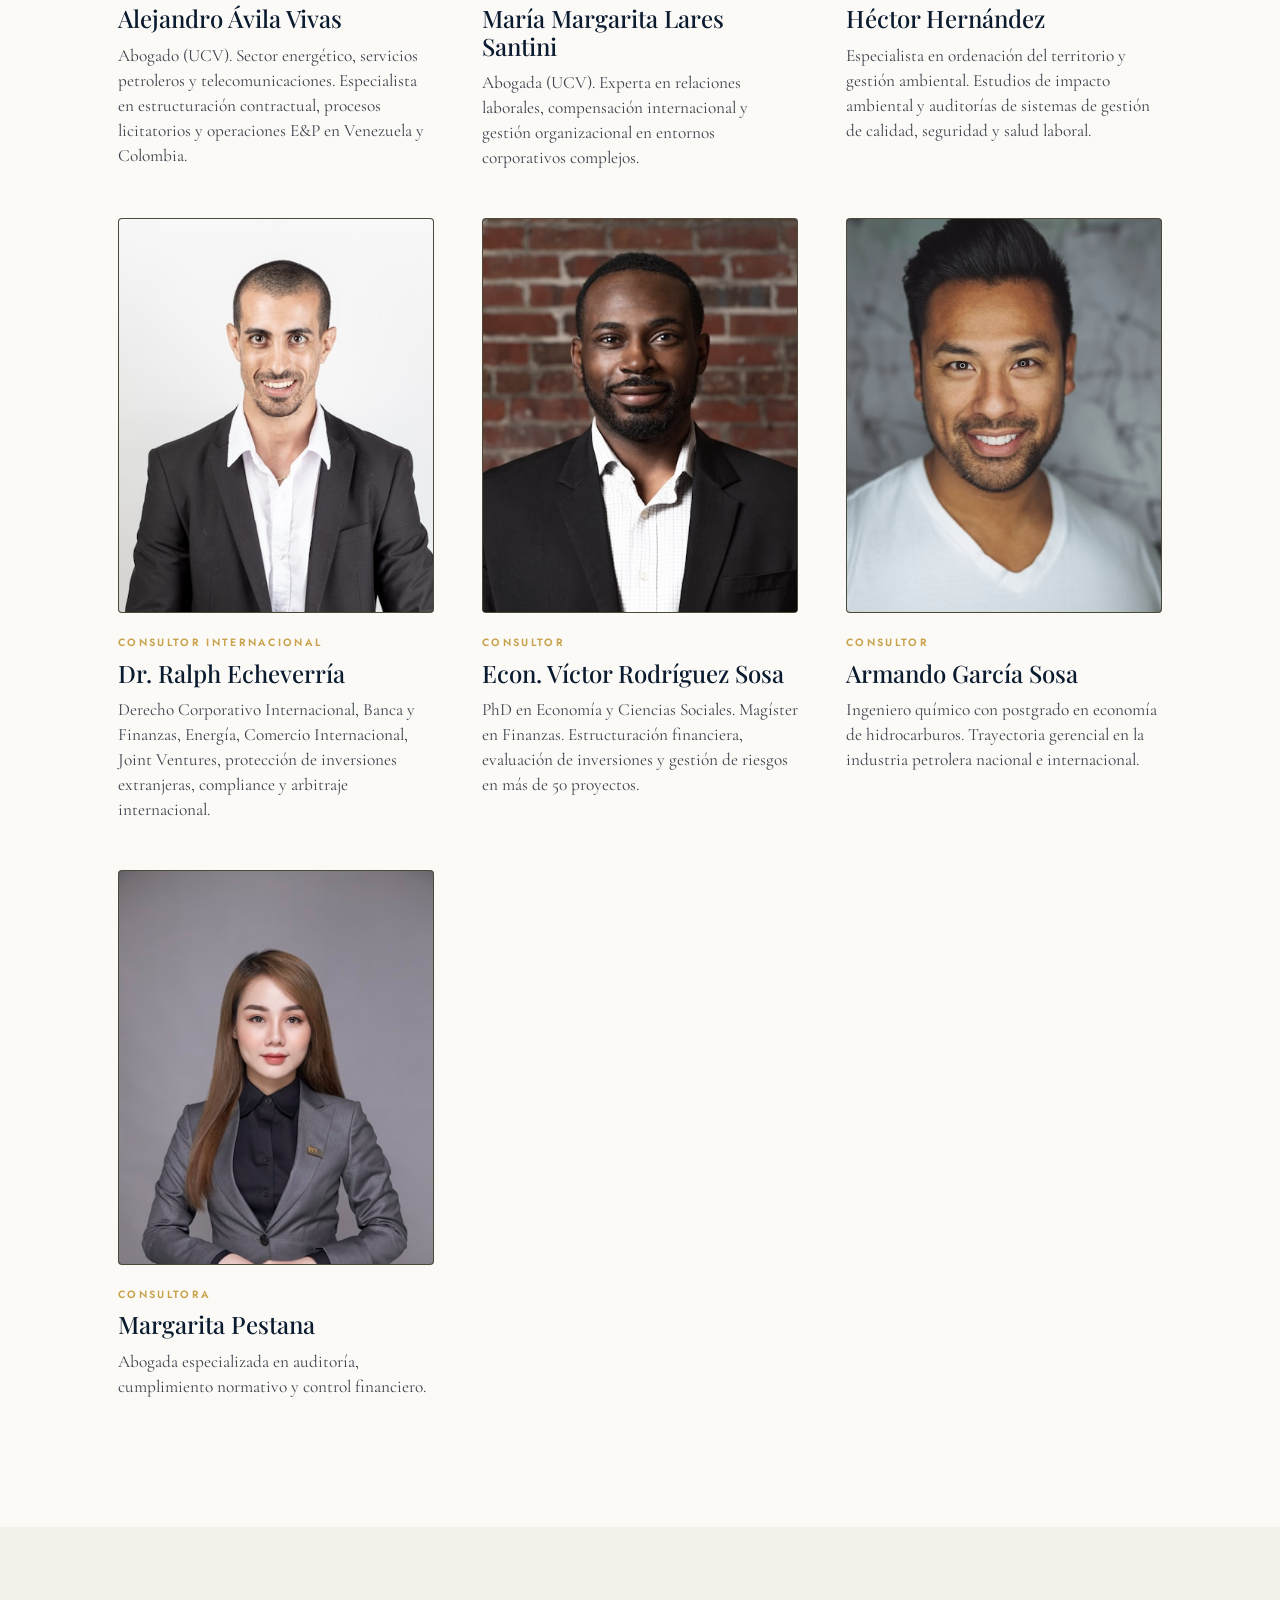
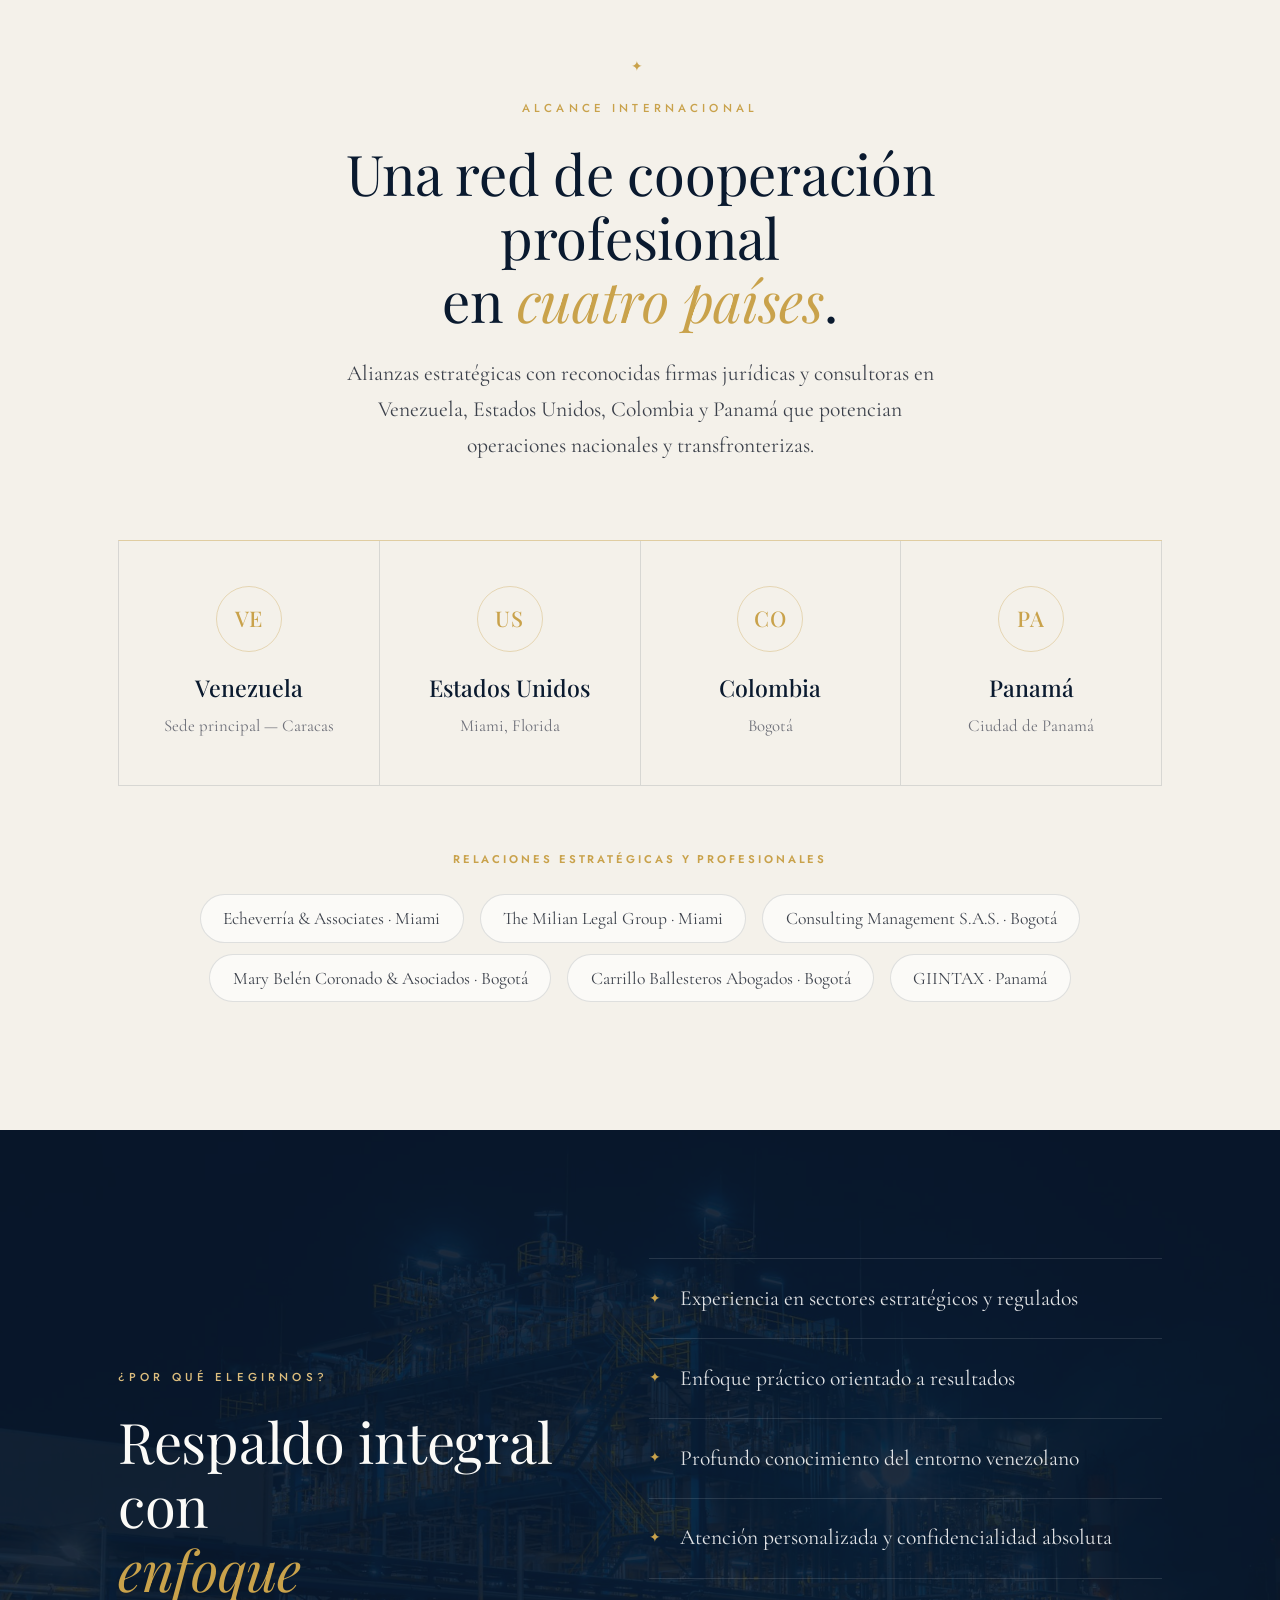
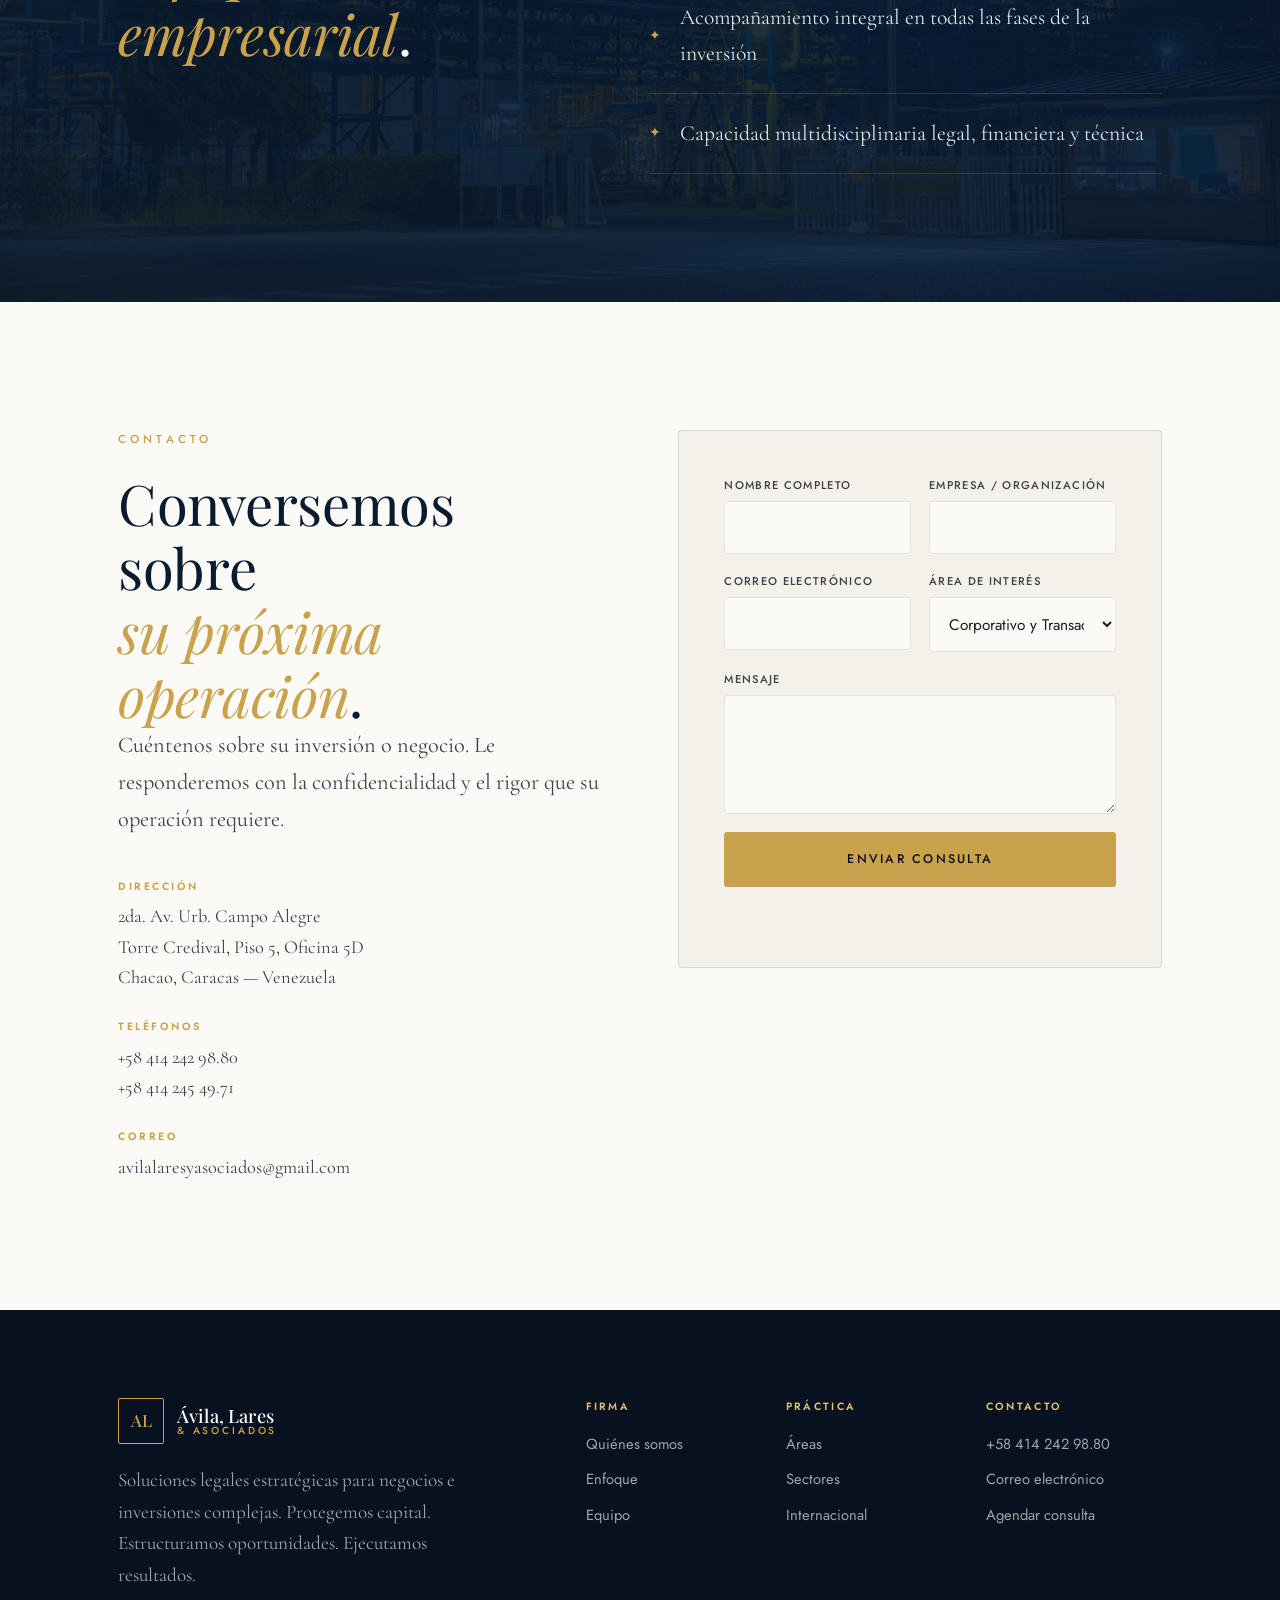
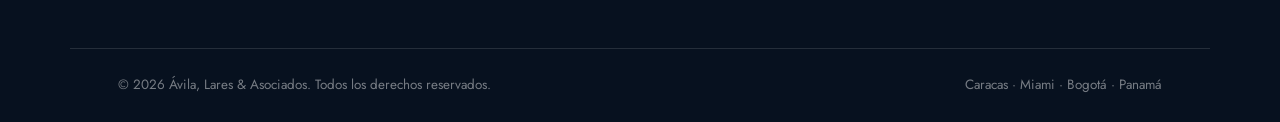
==== commit e2e21fbc: "Rediseñar propuestas con layouts distintos y eliminar propuesta 2 - Propuesta 1 (Patrimonio): layout" ====
--- a/propuesta-1.html
+++ b/propuesta-1.html
@@ -23,9 +23,9 @@
 
   <!-- ====== SELECTOR DE PROPUESTAS ====== -->
   <nav class="prop-switcher" aria-label="Comparar propuestas">
+    <a href="index.html" class="ps-home" title="Volver al comparador" aria-label="Volver al comparador">⌂</a>
     <span class="ps-label">Propuesta</span>
     <a href="propuesta-1.html" class="active" title="Patrimonio (clásico-lujo)">1</a>
-    <a href="index.html" title="Ejecución (moderno-corporativo)">2</a>
     <a href="propuesta-3.html" title="Estratega (editorial-oscuro)">3</a>
     <span class="ps-name">Patrimonio</span>
   </nav>
--- a/css/p1.css
+++ b/css/p1.css
@@ -1,7 +1,8 @@
 /* =========================================================
    ÁVILA, LARES & ASOCIADOS
-   PROPUESTA 1 — "PATRIMONIO" · Clásico-Lujo
-   Paleta: Azul marino + Dorado champagne · Serif editorial
+   PROPUESTA 1 — "PATRIMONIO" · Editorial de lujo / Banca privada
+   Layout: simétrico · centrado · reglas doradas hairline · serif protagonista
+   Paleta: Azul marino + Dorado champagne
    ========================================================= */
 
 :root {
@@ -20,16 +21,17 @@
   --muted:     #6E7079;
   --line:      rgba(10, 26, 47, 0.12);
   --line-gold: rgba(201, 162, 75, 0.35);
+  --hair-gold: rgba(201, 162, 75, 0.45);
   --line-dark: rgba(255, 255, 255, 0.12);
 
   --display: "Playfair Display", Georgia, serif;
   --serif:   "Cormorant Garamond", Georgia, serif;
   --sans:    "Jost", -apple-system, BlinkMacSystemFont, "Segoe UI", sans-serif;
 
-  --container: 1180px;
+  --container: 1140px;
   --gutter: clamp(1.25rem, 4vw, 3rem);
-  --radius: 6px;
-  --radius-sm: 4px;
+  --radius: 4px;
+  --radius-sm: 3px;
   --ease: cubic-bezier(0.22, 1, 0.36, 1);
 }
 
@@ -52,37 +54,46 @@
 ::selection { background: var(--gold); color: var(--navy-900); }
 
 .container { width: 100%; max-width: var(--container); margin-inline: auto; padding-inline: var(--gutter); }
-.section { padding-block: clamp(4.5rem, 9vw, 8.5rem); position: relative; }
-
+.section { padding-block: clamp(5rem, 10vw, 9.5rem); position: relative; }
+
+/* ---------- Ornamento decorativo reutilizable ---------- */
 .eyebrow {
-  font-size: 0.72rem; letter-spacing: 0.32em; text-transform: uppercase;
-  font-weight: 500; color: var(--gold); margin-bottom: 1.3rem;
+  font-size: 0.72rem; letter-spacing: 0.36em; text-transform: uppercase;
+  font-weight: 500; color: var(--gold); margin-bottom: 1.4rem;
   font-family: var(--sans);
 }
-.eyebrow::before { content: "— "; color: var(--gold); }
-.section-head { max-width: 760px; margin-bottom: clamp(2.5rem, 5vw, 4rem); }
+
+/* Section heads — siempre centrados con ornamento */
+.section-head { max-width: 760px; margin-inline: auto; text-align: center; margin-bottom: clamp(3rem, 6vw, 5rem); }
 .section-head.center { margin-inline: auto; text-align: center; }
+.section-head::before {
+  content: "✦";
+  display: block;
+  color: var(--gold);
+  font-size: 0.85rem;
+  margin-bottom: 1.4rem;
+  letter-spacing: 0.4em;
+}
 .section-title {
   font-family: var(--display);
   font-weight: 400;
-  font-size: clamp(2rem, 4.6vw, 3.3rem);
-  line-height: 1.12;
+  font-size: clamp(2.1rem, 4.8vw, 3.5rem);
+  line-height: 1.14;
   letter-spacing: -0.005em;
   color: var(--navy-800);
 }
 .section-title em { color: var(--gold); font-style: italic; }
-.section-intro { margin-top: 1.4rem; font-family: var(--serif); font-size: 1.3rem; color: var(--ink-soft); max-width: 60ch; }
-.section-head.center .section-intro { margin-inline: auto; }
-.lead-muted { color: var(--ink-soft); font-family: var(--serif); font-size: 1.35rem; max-width: 52ch; }
+.section-intro { margin-top: 1.5rem; font-family: var(--serif); font-size: 1.35rem; color: var(--ink-soft); max-width: 60ch; margin-inline: auto; }
+.lead-muted { color: var(--ink-soft); font-family: var(--serif); font-size: 1.4rem; max-width: 52ch; }
 
 /* Buttons — classic, squared */
 .btn {
   display: inline-flex; align-items: center; justify-content: center; gap: 0.5rem;
-  font-family: var(--sans); font-weight: 500; font-size: 0.82rem;
-  letter-spacing: 0.13em; text-transform: uppercase;
-  padding: 1.05rem 2rem; border-radius: var(--radius-sm);
+  font-family: var(--sans); font-weight: 500; font-size: 0.78rem;
+  letter-spacing: 0.18em; text-transform: uppercase;
+  padding: 1.1rem 2.2rem; border-radius: var(--radius-sm);
   border: 1px solid transparent; cursor: pointer;
-  transition: background .4s var(--ease), color .4s var(--ease), border-color .4s var(--ease), transform .4s var(--ease);
+  transition: background .5s var(--ease), color .5s var(--ease), border-color .5s var(--ease), transform .5s var(--ease);
 }
 .btn-primary { background: var(--gold); color: var(--navy-900); }
 .btn-primary:hover { background: var(--gold-300); transform: translateY(-2px); }
@@ -107,31 +118,32 @@
 .prop-switcher .ps-name { font-family: var(--serif); font-size: 0.92rem; color: var(--gold-300); padding-left: 0.5rem; margin-left: 0.2rem; border-left: 1px solid rgba(255,255,255,.15); white-space: nowrap; }
 @media (max-width: 480px) { .prop-switcher .ps-name { display: none; } }
 
-/* =================== HEADER =================== */
-.site-header { position: fixed; inset: 0 0 auto 0; z-index: 100; padding-block: 1.4rem; transition: background .4s var(--ease), box-shadow .4s var(--ease), padding .4s var(--ease); }
-.site-header.scrolled { background: rgba(251,250,247,.9); backdrop-filter: blur(14px); -webkit-backdrop-filter: blur(14px); box-shadow: 0 1px 0 var(--line); padding-block: 0.7rem; }
+/* =================== HEADER (centrado, refinado) =================== */
+.site-header { position: fixed; inset: 0 0 auto 0; z-index: 100; padding-block: 1.5rem; transition: background .4s var(--ease), box-shadow .4s var(--ease), padding .4s var(--ease); }
+.site-header.scrolled { background: rgba(251,250,247,.92); backdrop-filter: blur(14px); -webkit-backdrop-filter: blur(14px); box-shadow: 0 1px 0 var(--line); padding-block: 0.8rem; }
 .nav-inner { display: flex; align-items: center; justify-content: space-between; gap: 2rem; }
-.brand { display: inline-flex; align-items: center; gap: 0.75rem; }
+.brand { display: inline-flex; align-items: center; gap: 0.8rem; }
 .brand-mark {
-  display: grid; place-items: center; width: 44px; height: 44px;
+  display: grid; place-items: center; width: 46px; height: 46px;
   background: transparent; color: var(--gold); border: 1px solid var(--gold);
   font-family: var(--display); font-weight: 500; font-size: 1.05rem; border-radius: 2px;
   transition: background .4s var(--ease), color .4s var(--ease);
 }
 .brand:hover .brand-mark { background: var(--gold); color: var(--navy-900); }
 .brand-text { display: flex; flex-direction: column; line-height: 1.05; }
-.brand-name { font-family: var(--display); font-weight: 500; font-size: 1.1rem; color: var(--navy-800); }
-.brand-sub { font-size: 0.66rem; letter-spacing: 0.22em; text-transform: uppercase; color: var(--gold); font-weight: 500; }
+.brand-name { font-family: var(--display); font-weight: 500; font-size: 1.15rem; color: var(--navy-800); letter-spacing: 0.01em; }
+.brand-sub { font-size: 0.64rem; letter-spacing: 0.28em; text-transform: uppercase; color: var(--gold); font-weight: 500; }
 .site-header:not(.scrolled) .brand-name { color: var(--bone); }
 .site-header:not(.scrolled) .brand-mark { border-color: var(--gold-300); color: var(--gold-300); }
 .site-header:not(.scrolled) .nav-links a { color: rgba(255,255,255,.82); }
 .site-header:not(.scrolled) .nav-toggle span { background: var(--bone); }
-.nav-links { display: flex; align-items: center; gap: 2.2rem; }
-.nav-links a { font-size: 0.8rem; font-weight: 500; letter-spacing: 0.08em; text-transform: uppercase; color: var(--ink-soft); position: relative; transition: color .3s var(--ease); }
-.nav-links a::after { content: ""; position: absolute; left: 0; bottom: -6px; width: 0; height: 1px; background: var(--gold); transition: width .35s var(--ease); }
+.nav-links { display: flex; align-items: center; gap: 2.4rem; }
+.nav-links a { font-size: 0.76rem; font-weight: 500; letter-spacing: 0.14em; text-transform: uppercase; color: var(--ink-soft); position: relative; transition: color .3s var(--ease); }
+.nav-links a::after { content: ""; position: absolute; left: 50%; bottom: -7px; width: 0; height: 1px; background: var(--gold); transition: width .35s var(--ease), left .35s var(--ease); }
 .nav-links a:hover { color: var(--gold); }
-.nav-links a:hover::after { width: 100%; }
-.nav-links .nav-cta { background: var(--gold); color: var(--navy-900) !important; padding: 0.6rem 1.3rem; border-radius: var(--radius-sm); }
+.nav-links a:hover::after { width: 100%; left: 0; }
+.nav-links a.active { color: var(--gold); }
+.nav-links .nav-cta { background: var(--gold); color: var(--navy-900) !important; padding: 0.62rem 1.4rem; border-radius: var(--radius-sm); }
 .nav-links .nav-cta::after { display: none; }
 .nav-links .nav-cta:hover { background: var(--gold-300); }
 .nav-toggle { display: none; flex-direction: column; gap: 5px; background: none; border: 0; cursor: pointer; padding: 6px; }
@@ -140,140 +152,187 @@
 .nav-toggle.open span:nth-child(2) { opacity: 0; }
 .nav-toggle.open span:nth-child(3) { transform: translateY(-7px) rotate(-45deg); }
 
-/* =================== HERO =================== */
+/* =================== HERO (centrado · simétrico · sin rejilla técnica) =================== */
 .hero { position: relative; min-height: 100svh; display: flex; align-items: center; color: var(--bone); overflow: hidden; padding-top: 6rem; text-align: center; }
 .hero-bg { position: absolute; inset: 0; z-index: 0; background: var(--navy-800);
-  background-image: radial-gradient(130% 120% at 50% 0%, var(--navy-600) 0%, var(--navy-800) 50%, var(--navy-900) 100%); }
-.hero-grid { position: absolute; inset: 0;
-  background-image: radial-gradient(circle at 50% 38%, rgba(201,162,75,.12) 0%, transparent 55%);
-}
-.hero-glow { position: absolute; inset: 0;
-  background-image: linear-gradient(rgba(201,162,75,.06) 1px, transparent 1px), linear-gradient(90deg, rgba(201,162,75,.06) 1px, transparent 1px);
-  background-size: 80px 80px;
-  mask-image: radial-gradient(80% 60% at 50% 40%, #000 0%, transparent 100%);
-  -webkit-mask-image: radial-gradient(80% 60% at 50% 40%, #000 0%, transparent 100%);
-}
-.hero-inner { position: relative; z-index: 2; max-width: 960px; margin-inline: auto; }
+  background-image: radial-gradient(130% 120% at 50% 0%, var(--navy-600) 0%, var(--navy-800) 55%, var(--navy-900) 100%); }
+/* Se neutraliza la rejilla técnica para una estética editorial limpia */
+.hero-grid, .hero-glow { display: none !important; }
+.hero-inner { position: relative; z-index: 2; max-width: 940px; margin-inline: auto; }
+/* Ornamento centrado + fina regla dorada sobre el eyebrow */
+.hero-inner::before {
+  content: "✦";
+  display: block;
+  color: var(--gold-300);
+  font-size: 1rem;
+  letter-spacing: 0.5em;
+  margin-bottom: 1.6rem;
+  opacity: 0;
+  transform: translateY(10px);
+  animation: heroOrn 1.2s var(--ease) .15s forwards;
+}
+@keyframes heroOrn { to { opacity: 1; transform: none; } }
 .hero .eyebrow { color: var(--gold-300); display: inline-block; }
-.hero .eyebrow::before { content: ""; }
-.hero-title { font-family: var(--display); font-weight: 400; font-size: clamp(2.5rem, 6.2vw, 5rem); line-height: 1.1; margin-bottom: 1.8rem; }
+.hero-title { font-family: var(--display); font-weight: 400; font-size: clamp(2.7rem, 6.6vw, 5.4rem); line-height: 1.08; margin-bottom: 1.9rem; }
 .hero-title em { color: var(--gold-300); font-style: italic; }
-.hero-lead { font-family: var(--serif); font-size: clamp(1.2rem, 2vw, 1.5rem); color: rgba(255,255,255,.82); max-width: 56ch; margin: 0 auto 2.6rem; }
-.hero-actions { display: flex; flex-wrap: wrap; gap: 1rem; justify-content: center; margin-bottom: clamp(3rem, 7vw, 5rem); }
-.hero-stats { display: grid; grid-template-columns: repeat(4, 1fr); gap: 1.5rem; padding-top: 2.6rem; border-top: 1px solid var(--line-dark); }
-.stat { display: flex; flex-direction: column; gap: 0.4rem; align-items: center; }
-.stat-num { font-family: var(--display); font-size: clamp(2.1rem, 3.8vw, 3rem); font-weight: 500; color: var(--gold-300); line-height: 1; }
-.stat-label { font-size: 0.72rem; letter-spacing: 0.1em; text-transform: uppercase; color: rgba(255,255,255,.6); }
+.hero-lead { font-family: var(--serif); font-size: clamp(1.25rem, 2.1vw, 1.6rem); color: rgba(255,255,255,.84); max-width: 56ch; margin: 0 auto 2.8rem; }
+.hero-actions { display: flex; flex-wrap: wrap; gap: 1rem; justify-content: center; margin-bottom: clamp(3.5rem, 7vw, 5.5rem); }
+
+/* Stats — fila centrada con finas reglas doradas verticales */
+.hero-stats {
+  display: flex; flex-wrap: wrap; justify-content: center; align-items: stretch;
+  gap: clamp(1.6rem, 4.5vw, 4rem);
+  padding-top: 3rem;
+  border-top: 1px solid var(--line-dark);
+  max-width: 880px; margin-inline: auto;
+}
+.stat { position: relative; display: flex; flex-direction: column; gap: 0.5rem; align-items: center; text-align: center; }
+.stat + .stat::before {
+  content: ""; position: absolute; top: 12%; bottom: 12%;
+  left: calc(-1 * clamp(0.8rem, 2.25vw, 2rem)); width: 1px;
+  background: var(--hair-gold);
+}
+.stat-num { font-family: var(--display); font-size: clamp(2.2rem, 4vw, 3.2rem); font-weight: 500; color: var(--gold-300); line-height: 1; }
+.stat-label { font-size: 0.7rem; letter-spacing: 0.16em; text-transform: uppercase; color: rgba(255,255,255,.6); }
 .scroll-hint { position: absolute; bottom: 2rem; left: 50%; transform: translateX(-50%); z-index: 2; }
 .scroll-hint span { display: block; width: 26px; height: 42px; border: 1px solid rgba(255,255,255,.35); border-radius: 100px; position: relative; }
 .scroll-hint span::after { content: ""; position: absolute; top: 8px; left: 50%; transform: translateX(-50%); width: 4px; height: 8px; background: var(--gold-300); border-radius: 4px; animation: scrolldot 1.8s var(--ease) infinite; }
 @keyframes scrolldot { 0%{opacity:0;top:8px} 30%{opacity:1} 60%{opacity:1;top:22px} 100%{opacity:0;top:22px} }
 
 /* =================== MARQUEE =================== */
-.marquee { background: var(--navy-800); color: var(--gold-100); padding-block: 1.15rem; overflow: hidden; white-space: nowrap; border-block: 1px solid rgba(201,162,75,.18); }
-.marquee-track { display: inline-flex; align-items: center; gap: 2.2rem; animation: marquee 40s linear infinite; }
-.marquee-track span { font-family: var(--serif); font-size: 1.35rem; font-style: italic; }
-.marquee-track span:nth-child(even) { color: var(--gold); font-style: normal; font-size: 0.9rem; }
+.marquee { background: var(--navy-800); color: var(--gold-100); padding-block: 1.2rem; overflow: hidden; white-space: nowrap; border-block: 1px solid rgba(201,162,75,.18); }
+.marquee-track { display: inline-flex; align-items: center; gap: 2.4rem; animation: marquee 46s linear infinite; }
+.marquee-track span { font-family: var(--serif); font-size: 1.4rem; font-style: italic; }
+.marquee-track span:nth-child(even) { color: var(--gold); font-style: normal; font-size: 0.85rem; letter-spacing: 0.1em; }
 @keyframes marquee { from{transform:translateX(0)} to{transform:translateX(-50%)} }
 
-/* =================== FIRMA =================== */
-.firma-grid { display: grid; grid-template-columns: 1fr 1fr; gap: clamp(2rem, 5vw, 4.5rem); align-items: start; }
-.firma-text p { font-family: var(--serif); font-size: 1.32rem; color: var(--ink-soft); margin-bottom: 1.4rem; }
+/* =================== FIRMA (texto centrado editorial) =================== */
+.firma-grid { display: grid; grid-template-columns: 1fr 1fr; gap: clamp(2rem, 5vw, 5rem); align-items: start; }
+.firma-text p { font-family: var(--serif); font-size: 1.4rem; line-height: 1.5; color: var(--ink-soft); margin-bottom: 1.5rem; }
 .firma-text strong { color: var(--navy-800); font-weight: 600; }
-.pillars { display: flex; flex-direction: column; gap: 1rem; }
-.pillar { background: #fff; border: 1px solid var(--line); border-radius: var(--radius); padding: 1.8rem; position: relative; transition: transform .4s var(--ease), box-shadow .4s var(--ease), border-color .4s var(--ease); }
-.pillar::before { content: ""; position: absolute; left: 0; top: 1.8rem; bottom: 1.8rem; width: 2px; background: var(--gold); opacity: 0; transition: opacity .4s var(--ease); }
-.pillar:hover { transform: translateY(-4px); box-shadow: 0 22px 48px -28px rgba(10,26,47,.4); border-color: var(--line-gold); }
-.pillar:hover::before { opacity: 1; }
-.pillar-num { font-family: var(--display); font-size: 1rem; color: var(--gold); font-weight: 500; }
-.pillar h3 { font-family: var(--display); font-weight: 500; font-size: 1.5rem; color: var(--navy-800); margin: 0.4rem 0 0.5rem; }
-.pillar p { color: var(--muted); font-size: 1rem; }
-
-/* =================== ÁREAS =================== */
+.firma-photo { margin-top: 2rem; }
+.pillars { display: flex; flex-direction: column; gap: 0; border-top: 1px solid var(--hair-gold); }
+.pillar { background: transparent; border: 0; border-bottom: 1px solid var(--line); border-radius: 0; padding: 1.9rem 0; position: relative; transition: padding-left .45s var(--ease); }
+.pillar::before { content: ""; position: absolute; left: -1.4rem; top: 50%; transform: translateY(-50%) scaleY(0); height: 60%; width: 2px; background: var(--gold); transition: transform .45s var(--ease); }
+.pillar:hover { padding-left: 1rem; }
+.pillar:hover::before { transform: translateY(-50%) scaleY(1); }
+.pillar-num { font-family: var(--display); font-size: 0.9rem; color: var(--gold); font-weight: 500; letter-spacing: 0.1em; }
+.pillar h3 { font-family: var(--display); font-weight: 500; font-size: 1.6rem; color: var(--navy-800); margin: 0.3rem 0 0.5rem; }
+.pillar p { font-family: var(--serif); color: var(--ink-soft); font-size: 1.15rem; }
+
+/* =================== ÁREAS — ÍNDICE EDITORIAL a 2 columnas =================== */
 .areas { background: var(--bone-200); }
-.areas-grid { display: grid; grid-template-columns: repeat(auto-fill, minmax(290px, 1fr)); gap: 0; border-top: 1px solid var(--line); border-left: 1px solid var(--line); }
-.area-card { background: var(--bone); padding: 2.2rem 2rem; border-right: 1px solid var(--line); border-bottom: 1px solid var(--line); transition: background .4s var(--ease), transform .4s var(--ease); position: relative; }
-.area-card:hover { background: #fff; }
-.area-ico { display: grid; place-items: center; width: 52px; height: 52px; border: 1px solid var(--gold); color: var(--gold); font-size: 1.3rem; margin-bottom: 1.3rem; border-radius: 2px; transition: background .4s var(--ease), color .4s var(--ease); }
-.area-card:hover .area-ico { background: var(--gold); color: var(--navy-900); }
-.area-card h3 { font-family: var(--display); font-weight: 500; font-size: 1.4rem; color: var(--navy-800); margin-bottom: 0.6rem; line-height: 1.2; }
-.area-card p { color: var(--muted); font-size: 0.98rem; }
+.areas-grid {
+  counter-reset: area;
+  display: grid;
+  grid-template-columns: 1fr 1fr;
+  column-gap: clamp(2.5rem, 6vw, 6rem);
+  border-top: 1px solid var(--hair-gold);
+}
+.area-card {
+  counter-increment: area;
+  position: relative;
+  background: transparent; border: 0; border-radius: 0; box-shadow: none;
+  padding: 2rem 0 2rem 4rem;
+  border-bottom: 1px solid var(--line);
+  transition: padding-left .45s var(--ease);
+}
+.area-card::before {
+  content: counter(area, upper-roman);
+  position: absolute; left: 0; top: 2.05rem;
+  font-family: var(--display); font-style: italic;
+  font-size: 1.5rem; color: var(--gold);
+  width: 3rem; line-height: 1;
+}
+/* Se ocultan los iconos: el índice prescinde de tarjetas y símbolos */
+.area-ico { display: none !important; }
+.area-card h3 { font-family: var(--display); font-weight: 500; font-size: 1.5rem; color: var(--navy-800); margin-bottom: 0.5rem; line-height: 1.18; transition: color .35s var(--ease); }
+.area-card p { font-family: var(--serif); color: var(--ink-soft); font-size: 1.12rem; line-height: 1.45; }
+.area-card:hover { padding-left: 4.6rem; }
+.area-card:hover h3 { color: var(--gold); }
 
 /* =================== TRIBUTARIA =================== */
-.tributaria { background: var(--navy-800); color: var(--bone); overflow: hidden; }
-.tributaria-inner { display: grid; grid-template-columns: 1.1fr 1fr; gap: clamp(2rem, 5vw, 5rem); align-items: center; }
-.tributaria .eyebrow { color: var(--gold-300); }
+.tributaria { background: var(--navy-800); color: var(--bone); overflow: hidden; text-align: center; }
+.tributaria-inner { display: block; max-width: 820px; margin-inline: auto; }
+.tributaria .eyebrow { color: var(--gold-300); display: block; text-align: center; }
 .tributaria .section-title { color: var(--bone); }
 .tributaria .section-title em { color: var(--gold-300); }
-.tributaria .lead-muted { color: rgba(255,255,255,.78); margin-top: 1.4rem; }
-.trib-list { display: flex; flex-direction: column; }
-.trib-list li { display: flex; align-items: center; gap: 1rem; padding: 1.2rem 0; border-bottom: 1px solid var(--line-dark); font-size: 1.4rem; font-family: var(--serif); }
-.trib-list li:first-child { border-top: 1px solid var(--line-dark); }
-.trib-list li::before { content: "✦"; color: var(--gold-300); font-size: 0.9rem; transition: transform .35s var(--ease); }
+.tributaria-text { margin-bottom: 3rem; }
+.tributaria .lead-muted { color: rgba(255,255,255,.78); margin: 1.4rem auto 0; }
+.trib-list { display: grid; grid-template-columns: 1fr 1fr; gap: 0 clamp(2rem, 5vw, 4rem); text-align: left; max-width: 760px; margin-inline: auto; }
+.trib-list li { display: flex; align-items: center; gap: 1rem; padding: 1.2rem 0; border-bottom: 1px solid var(--line-dark); font-size: 1.3rem; font-family: var(--serif); }
+.trib-list li::before { content: "✦"; color: var(--gold-300); font-size: 0.8rem; }
 .trib-list li:hover { color: var(--gold-300); }
 
 /* =================== ENFOQUE =================== */
-.enfoque-grid { display: grid; grid-template-columns: repeat(auto-fit, minmax(240px, 1fr)); gap: 1.1rem; }
-.enfoque-card { border: 1px solid var(--line); border-radius: var(--radius); padding: 2.2rem 2rem; background: #fff; text-align: center; transition: transform .4s var(--ease), box-shadow .4s var(--ease), border-color .4s var(--ease); }
-.enfoque-card:hover { transform: translateY(-5px); box-shadow: 0 26px 54px -32px rgba(10,26,47,.4); border-color: var(--line-gold); }
-.enfoque-card h3 { font-family: var(--display); font-weight: 500; font-size: 1.3rem; color: var(--navy-800); margin-bottom: 0.6rem; }
-.enfoque-card p { color: var(--muted); font-size: 0.98rem; }
+.enfoque-grid { display: grid; grid-template-columns: repeat(auto-fit, minmax(240px, 1fr)); gap: 0; border-top: 1px solid var(--hair-gold); border-left: 1px solid var(--line); }
+.enfoque-card { border: 0; border-right: 1px solid var(--line); border-bottom: 1px solid var(--line); border-radius: 0; padding: 2.6rem 2rem; background: transparent; text-align: center; transition: background .4s var(--ease); }
+.enfoque-card:hover { background: var(--bone-200); }
+.enfoque-card h3 { font-family: var(--display); font-weight: 500; font-size: 1.4rem; color: var(--navy-800); margin-bottom: 0.7rem; }
+.enfoque-card p { font-family: var(--serif); color: var(--ink-soft); font-size: 1.1rem; }
 
 /* =================== SECTORES =================== */
 .sectores { background: var(--navy-800); color: var(--bone); }
 .sectores .eyebrow { color: var(--gold-300); }
 .sectores .section-title { color: var(--bone); }
-.sectores-list { display: flex; flex-wrap: wrap; gap: 0.9rem; }
-.sectores-list span { border: 1px solid rgba(221,190,126,.3); border-radius: var(--radius-sm); padding: 0.8rem 1.6rem; font-size: 1rem; color: rgba(255,255,255,.85); transition: background .35s var(--ease), color .35s var(--ease), border-color .35s var(--ease), transform .35s var(--ease); cursor: default; }
+.sectores-list { display: flex; flex-wrap: wrap; justify-content: center; gap: 0.9rem; max-width: 900px; margin-inline: auto; }
+.sectores-list span { border: 1px solid rgba(221,190,126,.3); border-radius: 100px; padding: 0.8rem 1.7rem; font-family: var(--serif); font-size: 1.15rem; color: rgba(255,255,255,.85); transition: background .35s var(--ease), color .35s var(--ease), border-color .35s var(--ease), transform .35s var(--ease); cursor: default; }
 .sectores-list span:hover { background: var(--gold); border-color: var(--gold); color: var(--navy-900); transform: translateY(-3px); }
 
-/* =================== EQUIPO =================== */
-.equipo-grid { display: grid; grid-template-columns: repeat(auto-fill, minmax(330px, 1fr)); gap: 1.1rem; }
-.member { display: flex; gap: 1.4rem; align-items: flex-start; background: #fff; border: 1px solid var(--line); border-radius: var(--radius); padding: 1.8rem; transition: transform .4s var(--ease), box-shadow .4s var(--ease), border-color .4s var(--ease); }
-.member:hover { transform: translateY(-4px); box-shadow: 0 26px 54px -34px rgba(10,26,47,.4); border-color: var(--line-gold); }
-.member-avatar { flex: 0 0 auto; width: 60px; height: 60px; border-radius: 2px; background: var(--navy-800); display: grid; place-items: center; border: 1px solid var(--line-gold); }
-.member-avatar::after { content: attr(data-initials); font-family: var(--display); color: var(--gold-300); font-weight: 500; font-size: 1.2rem; }
-.member-info h3 { font-family: var(--display); font-weight: 500; font-size: 1.3rem; color: var(--navy-800); line-height: 1.2; }
-.member-role { display: inline-block; font-size: 0.68rem; letter-spacing: 0.16em; text-transform: uppercase; color: var(--gold); font-weight: 600; margin: 0.4rem 0 0.7rem; }
-.member-info p { color: var(--muted); font-size: 0.96rem; }
+/* =================== EQUIPO (editorial · retrato grande) =================== */
+.equipo-note { margin-top: 1rem; font-family: var(--serif); font-size: 1.15rem; color: var(--muted); font-style: italic; }
+.equipo-grid { display: grid; grid-template-columns: repeat(auto-fill, minmax(300px, 1fr)); gap: clamp(2rem, 4vw, 3rem); }
+.member { display: flex; flex-direction: column; gap: 0; align-items: stretch; background: transparent; border: 0; border-radius: 0; padding: 0; transition: transform .5s var(--ease); }
+.member:hover { transform: translateY(-5px); box-shadow: none; }
+.member-avatar { flex: 0 0 auto; width: 100%; height: auto; aspect-ratio: 4 / 5; border-radius: var(--radius); background: var(--navy-800); border: 1px solid var(--line-gold); margin-bottom: 1.3rem; overflow: hidden; position: relative; }
+.member-avatar::after { content: none; }
+.member-avatar img { width: 100%; height: 100%; object-fit: cover; filter: grayscale(0.15) saturate(0.95); transition: transform .8s var(--ease), filter .6s var(--ease); }
+.member:hover .member-avatar img { transform: scale(1.04); filter: none; }
+.member-info { display: flex; flex-direction: column; }
+.member-info h3 { font-family: var(--display); font-weight: 500; font-size: 1.5rem; color: var(--navy-800); line-height: 1.15; order: 2; margin-top: 0.5rem; }
+.member-role { display: inline-block; font-size: 0.66rem; letter-spacing: 0.22em; text-transform: uppercase; color: var(--gold); font-weight: 600; order: 1; }
+.member-info p { font-family: var(--serif); color: var(--ink-soft); font-size: 1.08rem; line-height: 1.45; order: 3; margin-top: 0.6rem; }
 
 /* =================== INTERNACIONAL =================== */
 .internacional { background: var(--bone-200); }
-.paises-grid { display: grid; grid-template-columns: repeat(auto-fit, minmax(200px, 1fr)); gap: 1.1rem; margin-bottom: 3.5rem; }
-.pais { background: #fff; border: 1px solid var(--line); border-radius: var(--radius); padding: 2.2rem 1.5rem; text-align: center; transition: transform .4s var(--ease), box-shadow .4s var(--ease); }
-.pais:hover { transform: translateY(-5px); box-shadow: 0 26px 54px -34px rgba(10,26,47,.4); }
-.pais-code { display: inline-grid; place-items: center; width: 62px; height: 62px; margin: 0 auto 1rem; border-radius: 50%; background: var(--navy-800); color: var(--gold-300); font-family: var(--display); font-weight: 500; font-size: 1.3rem; letter-spacing: 0.04em; border: 1px solid var(--line-gold); transition: transform .4s var(--ease), background .4s var(--ease), color .4s var(--ease); }
+.paises-grid { display: grid; grid-template-columns: repeat(auto-fit, minmax(200px, 1fr)); gap: 0; margin-bottom: 4rem; border-top: 1px solid var(--hair-gold); border-left: 1px solid var(--line); }
+.pais { background: transparent; border: 0; border-right: 1px solid var(--line); border-bottom: 1px solid var(--line); border-radius: 0; padding: 2.8rem 1.5rem; text-align: center; transition: background .4s var(--ease); }
+.pais:hover { transform: none; box-shadow: none; background: var(--bone); }
+.pais-code { display: inline-grid; place-items: center; width: 66px; height: 66px; margin: 0 auto 1.1rem; border-radius: 50%; background: transparent; color: var(--gold); font-family: var(--display); font-weight: 500; font-size: 1.35rem; letter-spacing: 0.04em; border: 1px solid var(--line-gold); transition: transform .4s var(--ease), background .4s var(--ease), color .4s var(--ease); }
 .pais:hover .pais-code { background: var(--gold); color: var(--navy-900); transform: scale(1.06); }
-.pais h3 { font-family: var(--display); font-weight: 500; font-size: 1.4rem; color: var(--navy-800); }
-.pais p { color: var(--muted); font-size: 0.92rem; margin-top: 0.3rem; }
+.pais h3 { font-family: var(--display); font-weight: 500; font-size: 1.45rem; color: var(--navy-800); }
+.pais p { font-family: var(--serif); color: var(--muted); font-size: 1.05rem; margin-top: 0.3rem; }
 .aliados { text-align: center; }
-.aliados-label { font-size: 0.72rem; letter-spacing: 0.22em; text-transform: uppercase; color: var(--gold); font-weight: 600; margin-bottom: 1.4rem; }
+.aliados-label { font-size: 0.7rem; letter-spacing: 0.26em; text-transform: uppercase; color: var(--gold); font-weight: 600; margin-bottom: 1.6rem; }
 .aliados-list { display: flex; flex-wrap: wrap; justify-content: center; gap: 0.7rem 1rem; }
-.aliados-list span { font-size: 0.96rem; color: var(--ink-soft); padding: 0.6rem 1.3rem; border: 1px solid var(--line); border-radius: var(--radius-sm); background: #fff; }
+.aliados-list span { font-family: var(--serif); font-size: 1.1rem; color: var(--ink-soft); padding: 0.55rem 1.4rem; border: 1px solid var(--line); border-radius: 100px; background: var(--bone); }
 
 /* =================== POR QUÉ =================== */
 .porque { background: var(--navy-800); color: var(--bone); }
 .porque-inner { display: grid; grid-template-columns: 1fr 1.1fr; gap: clamp(2rem, 5vw, 5rem); align-items: center; }
+.porque-head { text-align: left; }
 .porque .eyebrow { color: var(--gold-300); }
 .porque .section-title { color: var(--bone); }
 .porque-list { display: grid; }
-.porque-list li { display: flex; align-items: center; gap: 1.2rem; padding: 1.3rem 0; border-bottom: 1px solid var(--line-dark); font-family: var(--serif); font-size: 1.3rem; color: rgba(255,255,255,.88); }
+.porque-list li { display: flex; align-items: center; gap: 1.2rem; padding: 1.35rem 0; border-bottom: 1px solid var(--line-dark); font-family: var(--serif); font-size: 1.35rem; color: rgba(255,255,255,.88); }
 .porque-list li:first-child { border-top: 1px solid var(--line-dark); }
-.porque-list li::before { content: "✦"; flex: 0 0 auto; color: var(--gold); font-size: 0.9rem; }
+.porque-list li::before { content: "✦"; flex: 0 0 auto; color: var(--gold); font-size: 0.85rem; }
 
 /* =================== CONTACTO =================== */
 .contacto { background: var(--bone); }
 .contacto-inner { display: grid; grid-template-columns: 1fr 1fr; gap: clamp(2.5rem, 6vw, 5rem); align-items: start; }
+.contacto-text { text-align: left; }
+.contacto-text .eyebrow { color: var(--gold); }
 .contacto-details { margin-top: 2.5rem; display: grid; gap: 1.6rem; }
-.cdetail-label { font-size: 0.68rem; letter-spacing: 0.2em; text-transform: uppercase; color: var(--gold); font-weight: 600; display: block; margin-bottom: 0.4rem; }
-.cdetail p { color: var(--ink-soft); font-size: 1.05rem; }
+.cdetail-label { font-size: 0.66rem; letter-spacing: 0.24em; text-transform: uppercase; color: var(--gold); font-weight: 600; display: block; margin-bottom: 0.4rem; }
+.cdetail p { font-family: var(--serif); color: var(--ink-soft); font-size: 1.15rem; }
 .cdetail a { transition: color .3s var(--ease); }
 .cdetail a:hover { color: var(--gold); }
-.contacto-form { display: grid; grid-template-columns: 1fr 1fr; gap: 1.1rem; background: #fff; border: 1px solid var(--line); border-radius: var(--radius); padding: clamp(1.6rem, 3vw, 2.4rem); box-shadow: 0 30px 70px -45px rgba(10,26,47,.4); }
+.contacto-form { display: grid; grid-template-columns: 1fr 1fr; gap: 1.1rem; background: var(--bone-200); border: 1px solid var(--line); border-radius: var(--radius); padding: clamp(1.8rem, 3.5vw, 2.8rem); box-shadow: none; }
 .field { display: flex; flex-direction: column; gap: 0.45rem; }
 .field-full { grid-column: 1 / -1; }
-.field label { font-size: 0.78rem; letter-spacing: 0.06em; text-transform: uppercase; font-weight: 500; color: var(--ink-soft); }
-.field input, .field select, .field textarea { font-family: var(--sans); font-size: 0.96rem; padding: 0.85rem 0.95rem; border: 1px solid var(--bone-300); border-radius: var(--radius-sm); background: var(--bone); color: var(--ink); transition: border-color .3s var(--ease), box-shadow .3s var(--ease), background .3s var(--ease); width: 100%; }
+.field label { font-size: 0.7rem; letter-spacing: 0.12em; text-transform: uppercase; font-weight: 500; color: var(--ink-soft); }
+.field input, .field select, .field textarea { font-family: var(--sans); font-size: 0.96rem; padding: 0.9rem 0.95rem; border: 1px solid var(--bone-300); border-radius: var(--radius-sm); background: var(--bone); color: var(--ink); transition: border-color .3s var(--ease), box-shadow .3s var(--ease), background .3s var(--ease); width: 100%; }
 .field textarea { resize: vertical; min-height: 110px; }
 .field input:focus, .field select:focus, .field textarea:focus { outline: none; border-color: var(--gold); background: #fff; box-shadow: 0 0 0 3px rgba(201,162,75,.16); }
 .contacto-form .btn { grid-column: 1 / -1; }
@@ -285,65 +344,67 @@
 .site-footer { background: var(--navy-900); color: rgba(255,255,255,.7); padding-top: clamp(3.5rem, 7vw, 5.5rem); }
 .footer-inner { display: grid; grid-template-columns: 1.4fr 2fr; gap: clamp(2rem, 5vw, 4rem); padding-bottom: 3.5rem; }
 .brand--footer .brand-name { color: var(--bone); }
-.footer-tagline { margin-top: 1.3rem; max-width: 42ch; font-family: var(--serif); font-size: 1.15rem; color: rgba(255,255,255,.62); }
+.footer-tagline { margin-top: 1.3rem; max-width: 42ch; font-family: var(--serif); font-size: 1.2rem; color: rgba(255,255,255,.62); }
 .footer-nav { display: grid; grid-template-columns: repeat(3, 1fr); gap: 1.5rem; }
 .footer-nav > div { display: flex; flex-direction: column; gap: 0.7rem; }
-.footer-col-title { font-size: 0.7rem; letter-spacing: 0.18em; text-transform: uppercase; color: var(--gold-300); font-weight: 600; margin-bottom: 0.3rem; }
+.footer-col-title { font-size: 0.66rem; letter-spacing: 0.22em; text-transform: uppercase; color: var(--gold-300); font-weight: 600; margin-bottom: 0.3rem; }
 .footer-nav a { font-size: 0.92rem; color: rgba(255,255,255,.62); transition: color .3s var(--ease); width: fit-content; }
 .footer-nav a:hover { color: var(--gold-300); }
 .footer-bottom { display: flex; justify-content: space-between; flex-wrap: wrap; gap: 0.6rem; padding-block: 1.6rem; border-top: 1px solid var(--line-dark); font-size: 0.84rem; color: rgba(255,255,255,.45); }
 
 /* =================== IMÁGENES =================== */
-.hero-photo { position: absolute; inset: 0; width: 100%; height: 100%; object-fit: cover; z-index: 0; }
+.hero-photo { position: absolute; inset: 0; width: 100%; height: 100%; object-fit: cover; z-index: 0; opacity: .5; }
 .hero-tint { position: absolute; inset: 0; z-index: 1;
-  background: linear-gradient(180deg, rgba(10,26,47,.82), rgba(7,17,31,.90)),
-              radial-gradient(110% 100% at 50% 30%, rgba(201,162,75,.16), transparent 55%); }
-.hero-grid, .hero-glow { z-index: 2; }
-
-.firma-photo { margin-top: 1.8rem; border-radius: var(--radius); overflow: hidden; border: 1px solid var(--line-gold); }
+  background: linear-gradient(180deg, rgba(10,26,47,.82), rgba(7,17,31,.92)),
+              radial-gradient(120% 90% at 50% 35%, transparent 30%, rgba(7,17,31,.7) 100%); }
+
+.firma-photo { border-radius: var(--radius); overflow: hidden; border: 1px solid var(--line-gold); }
 .firma-photo img { width: 100%; aspect-ratio: 4 / 3; object-fit: cover; display: block; transition: transform .8s var(--ease); }
 .firma-photo:hover img { transform: scale(1.04); }
 
-.imageband { position: relative; min-height: 58vh; display: flex; align-items: center; overflow: hidden; }
+.imageband { position: relative; min-height: 60vh; display: flex; align-items: center; overflow: hidden; text-align: center; }
 .imageband-photo { position: absolute; inset: 0; width: 100%; height: 100%; object-fit: cover; z-index: 0; }
 .imageband-overlay { position: absolute; inset: 0; z-index: 1;
-  background: linear-gradient(180deg, rgba(10,26,47,.80), rgba(7,17,31,.88)); }
-.imageband-inner { position: relative; z-index: 2; padding-block: clamp(3.5rem, 8vw, 6rem); text-align: center; margin-inline: auto; }
-.imageband-eyebrow { font-size: .72rem; letter-spacing: .3em; text-transform: uppercase; color: var(--gold); margin-bottom: 1.1rem; }
-.imageband-title { font-family: var(--display); font-weight: 400; font-size: clamp(2rem, 4.8vw, 3.5rem); line-height: 1.14; color: var(--bone); margin-inline: auto; }
+  background: linear-gradient(180deg, rgba(10,26,47,.82), rgba(7,17,31,.9)); }
+.imageband-inner { position: relative; z-index: 2; padding-block: clamp(3.5rem, 8vw, 6rem); margin-inline: auto; max-width: 880px; }
+.imageband-inner::before { content: "✦"; display: block; color: var(--gold-300); letter-spacing: 0.4em; margin-bottom: 1.2rem; font-size: 0.9rem; }
+.imageband-eyebrow { font-size: .7rem; letter-spacing: .34em; text-transform: uppercase; color: var(--gold); margin-bottom: 1.1rem; }
+.imageband-title { font-family: var(--display); font-weight: 400; font-size: clamp(2.1rem, 5vw, 3.7rem); line-height: 1.16; color: var(--bone); margin-inline: auto; }
 .imageband-title em { color: var(--gold-300); font-style: italic; }
 
 .porque { overflow: hidden; }
 .porque-photo { position: absolute; inset: 0; width: 100%; height: 100%; object-fit: cover; z-index: 0; opacity: .14; }
 .porque > .container { position: relative; z-index: 1; }
 
-.member-avatar { overflow: hidden; }
-.member-avatar img { width: 100%; height: 100%; object-fit: cover; border-radius: inherit; }
-
-.equipo-note { margin-top: 1rem; font-family: var(--serif); font-size: 1.05rem; color: var(--muted); font-style: italic; }
-@media (max-width: 600px) { .imageband { min-height: 46vh; } }
-
-/* =================== REVEAL =================== */
-.reveal { opacity: 0; transform: translateY(28px); transition: opacity .8s var(--ease), transform .8s var(--ease); }
+/* =================== REVEAL (fundido lento, señorial) =================== */
+.reveal { opacity: 0; transform: translateY(22px); transition: opacity 1.1s var(--ease), transform 1.1s var(--ease); }
 .reveal.in { opacity: 1; transform: none; }
 .areas-grid .reveal.in, .equipo-grid .reveal.in, .enfoque-grid .reveal.in { transition-delay: var(--d, 0ms); }
-@media (prefers-reduced-motion: reduce) { .reveal { opacity: 1; transform: none; transition: none; } .marquee-track, .scroll-hint span::after { animation: none; } html { scroll-behavior: auto; } }
+@media (prefers-reduced-motion: reduce) { .reveal { opacity: 1; transform: none; transition: none; } .marquee-track, .scroll-hint span::after, .hero-inner::before { animation: none; opacity: 1; transform: none; } html { scroll-behavior: auto; } }
 
 /* =================== RESPONSIVE =================== */
 @media (max-width: 980px) {
-  .firma-grid, .tributaria-inner, .porque-inner, .contacto-inner, .footer-inner { grid-template-columns: 1fr; }
-  .hero-stats { grid-template-columns: repeat(2, 1fr); gap: 2rem 1.5rem; }
+  .firma-grid, .porque-inner, .contacto-inner, .footer-inner { grid-template-columns: 1fr; }
+  .porque-head { text-align: center; }
+  .hero-stats { gap: 1.6rem 2.5rem; }
 }
 @media (max-width: 760px) {
   .nav-links { position: fixed; inset: 0 0 0 auto; width: min(80vw, 320px); flex-direction: column; align-items: flex-start; justify-content: center; gap: 1.8rem; background: var(--navy-800); padding: 3rem 2.5rem; transform: translateX(100%); transition: transform .45s var(--ease); box-shadow: -20px 0 60px -30px rgba(0,0,0,.6); }
   .nav-links.open { transform: translateX(0); }
   .nav-links a { color: rgba(255,255,255,.85) !important; font-size: 1rem; }
+  .nav-links a::after { left: 0; }
   .nav-toggle { display: flex; z-index: 110; }
+  .areas-grid, .trib-list { grid-template-columns: 1fr; }
   .contacto-form { grid-template-columns: 1fr; }
   .field-full, .contacto-form .btn, .form-note { grid-column: 1; }
   .footer-bottom { flex-direction: column; }
 }
+@media (max-width: 560px) {
+  .hero-stats { gap: 2rem 1.5rem; }
+  .stat { flex: 0 0 40%; }
+  .stat + .stat::before { display: none; }
+}
 @media (max-width: 440px) {
-  .hero-stats { grid-template-columns: 1fr 1fr; }
-  .member { flex-direction: column; gap: 1rem; }
-}
+  .equipo-grid { grid-template-columns: 1fr; }
+  .enfoque-grid, .paises-grid { grid-template-columns: 1fr; }
+}
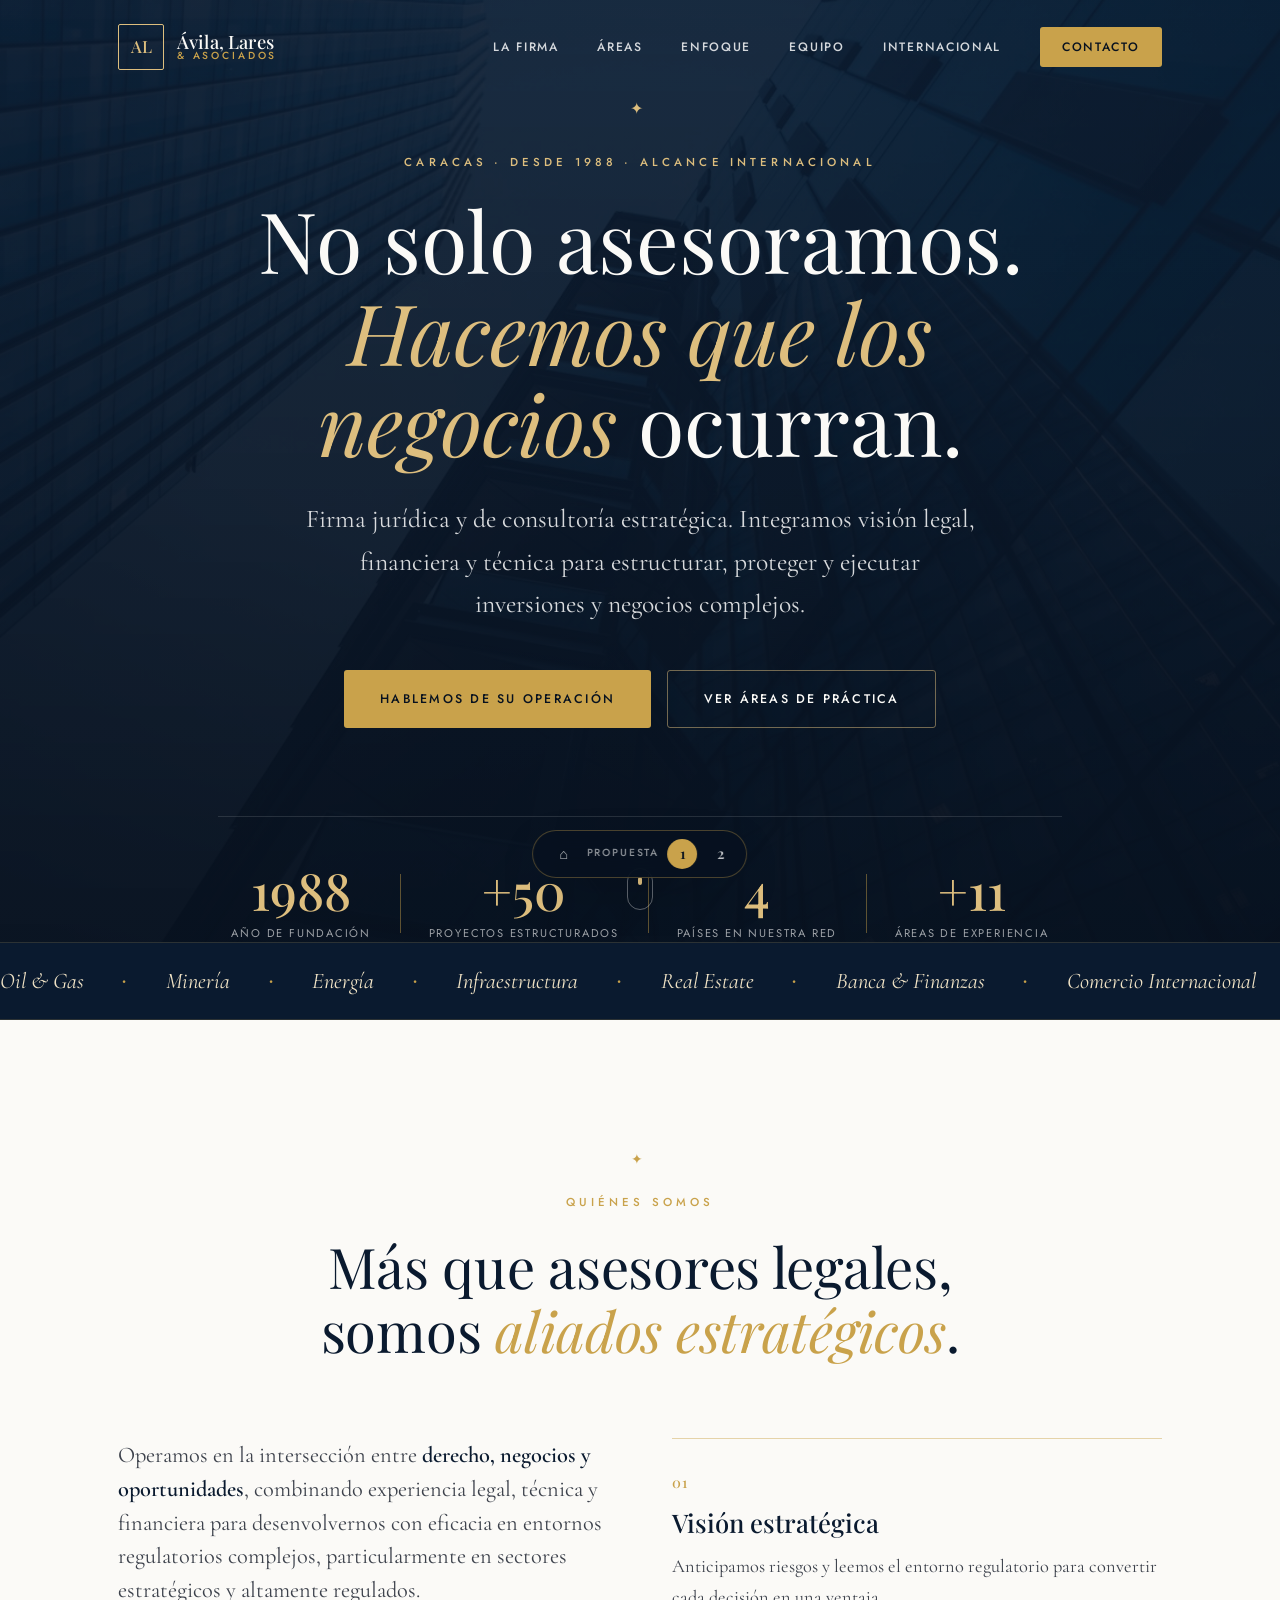
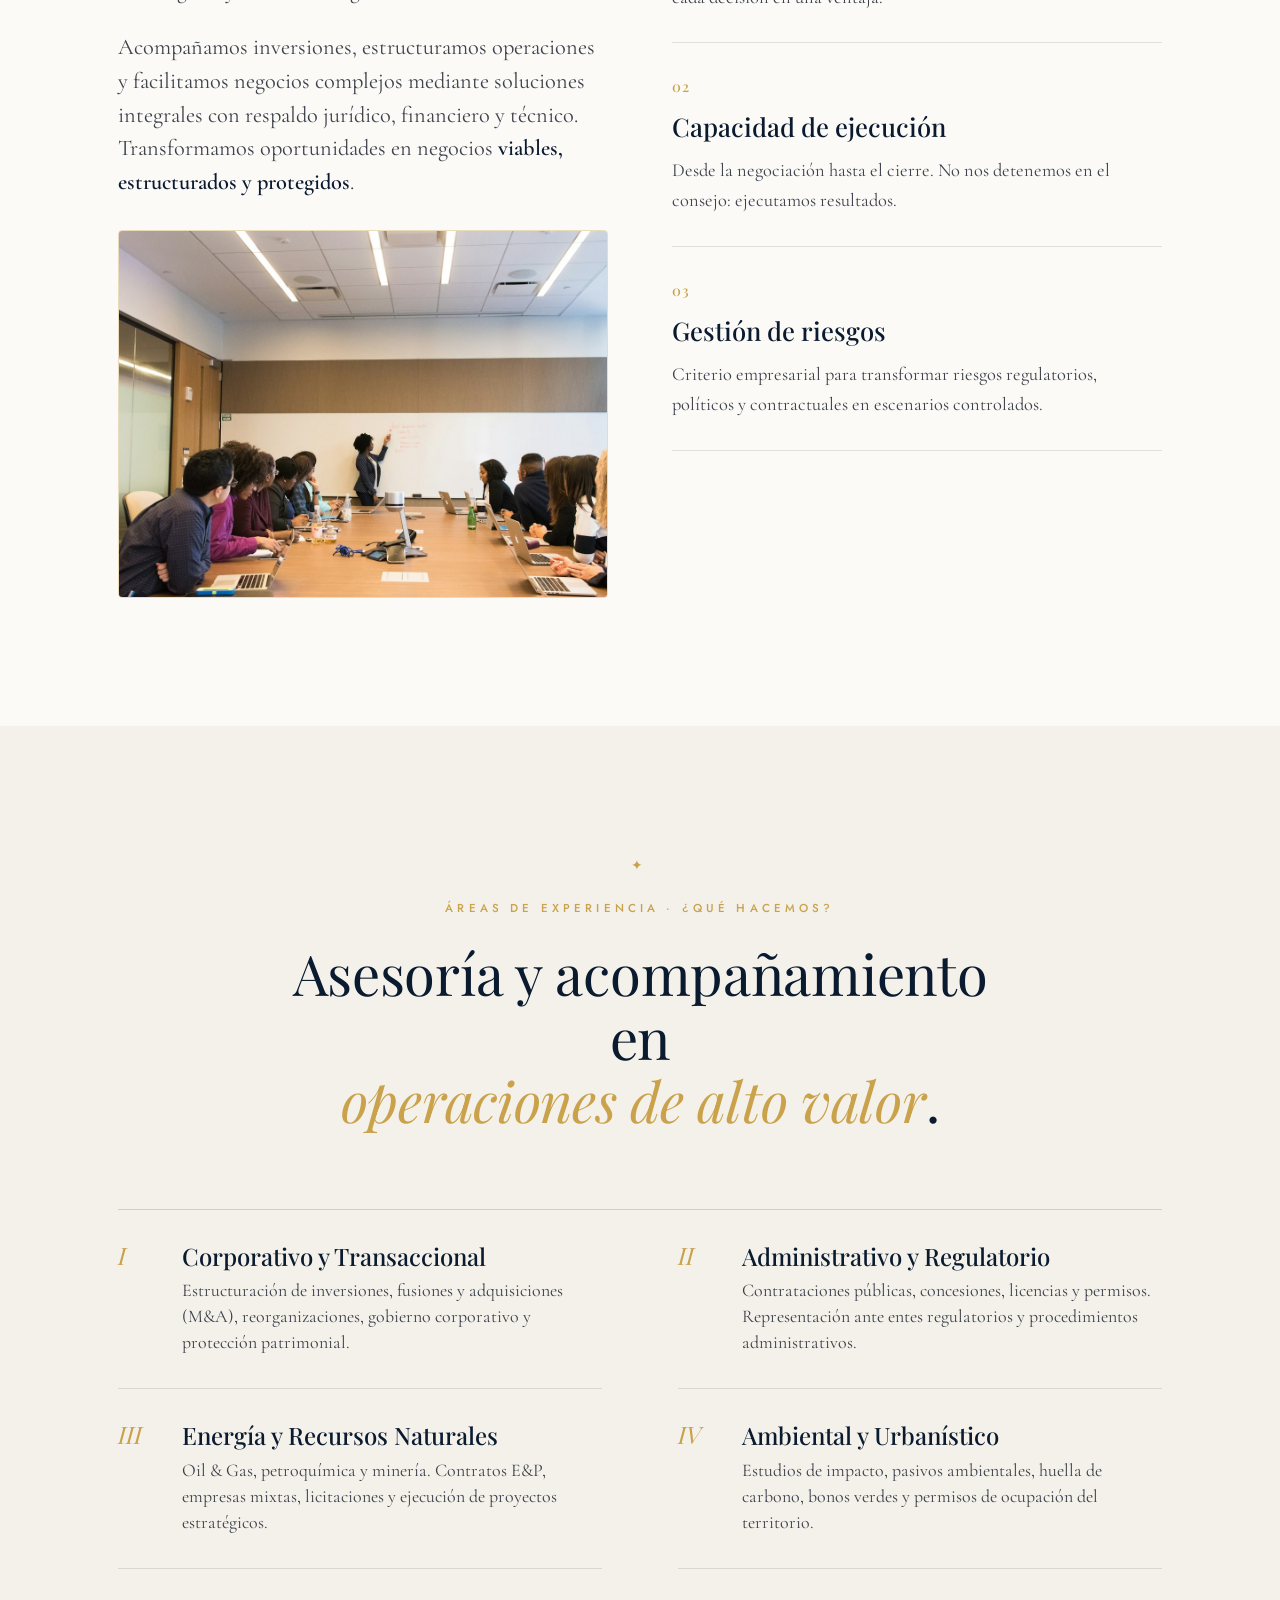
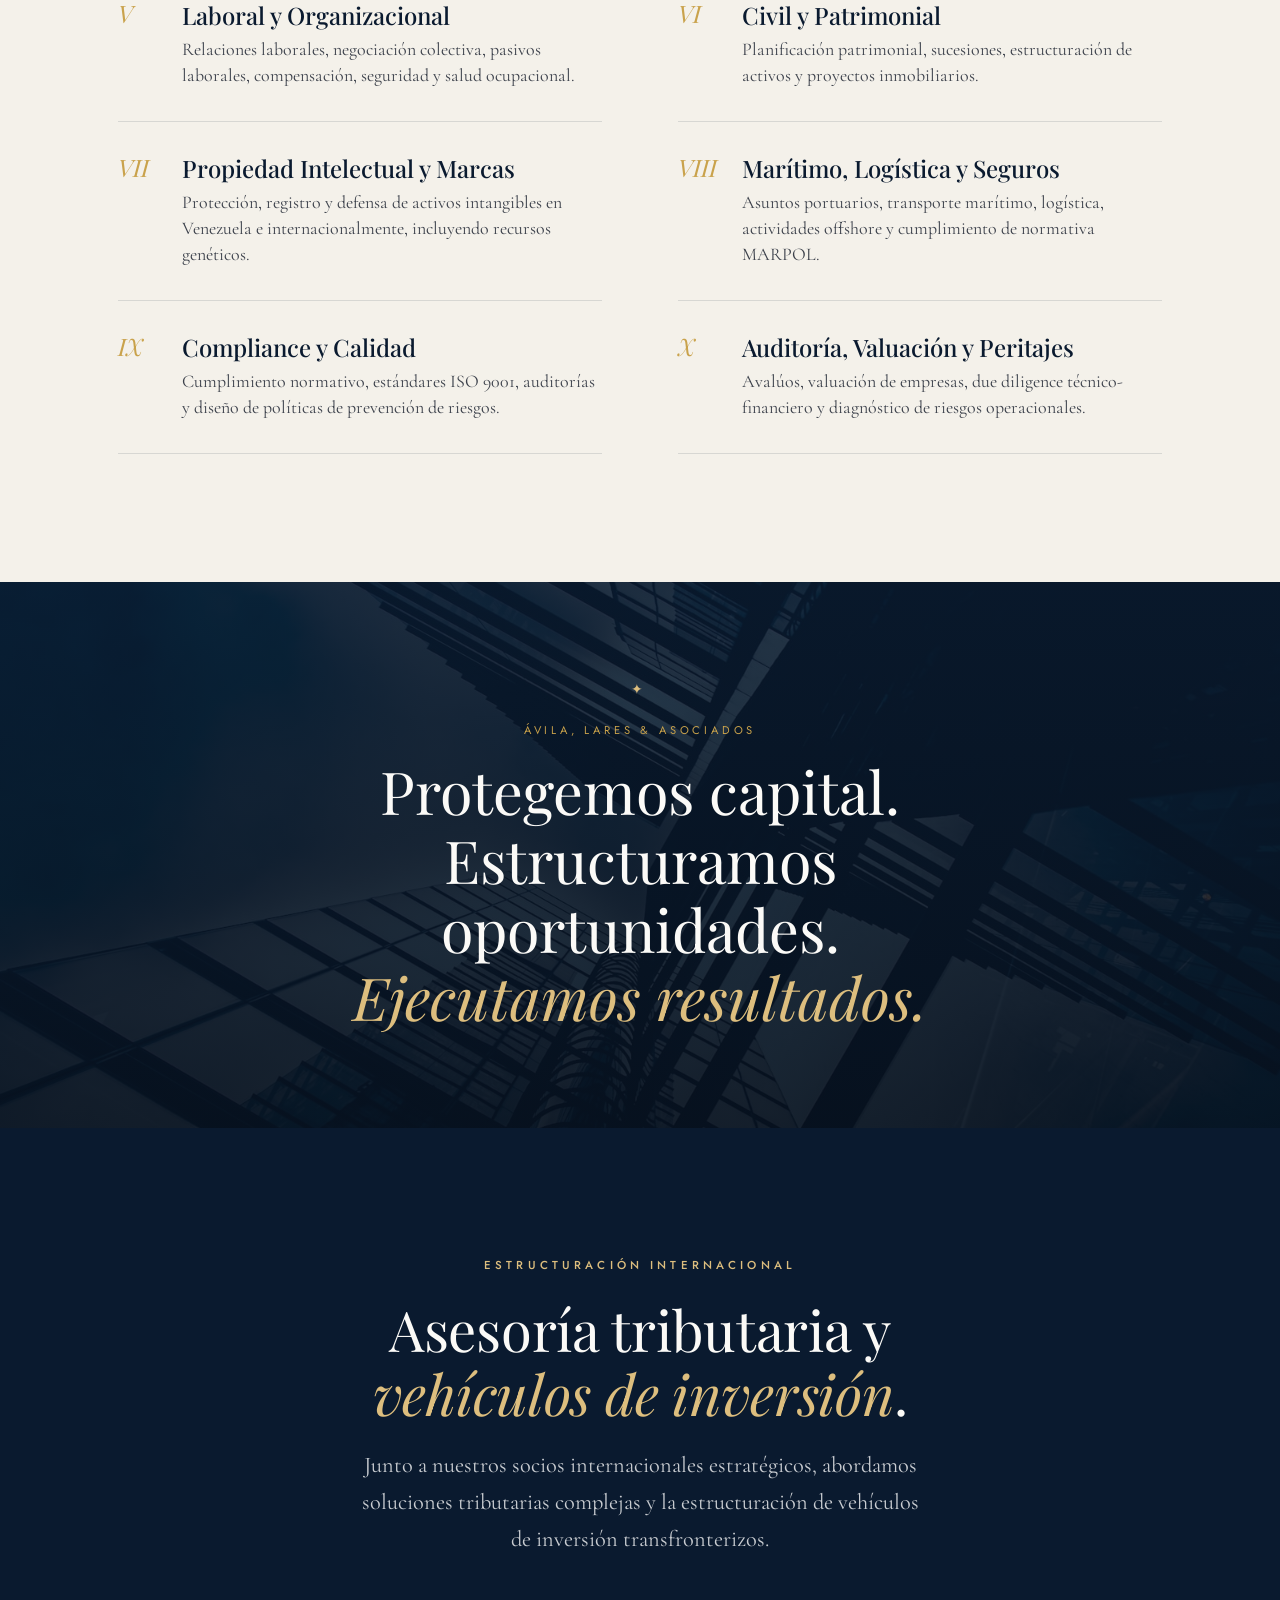
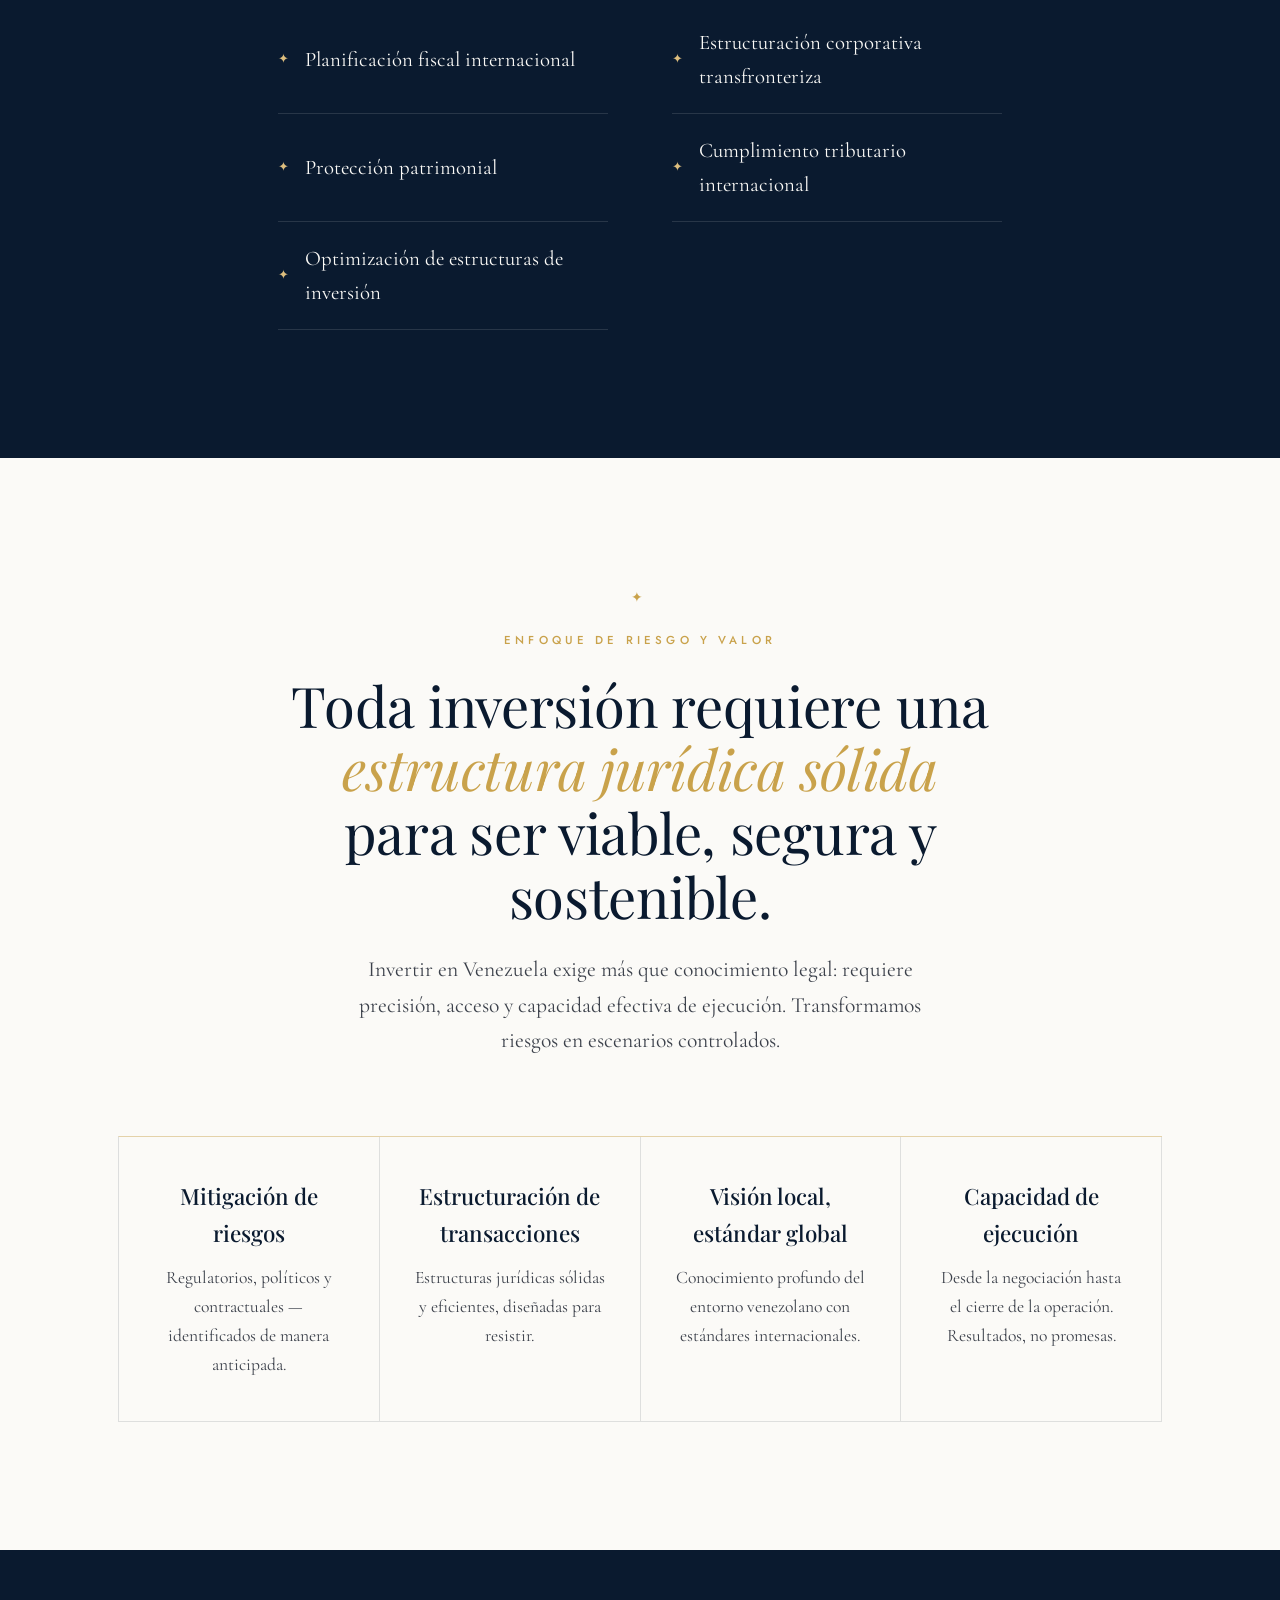
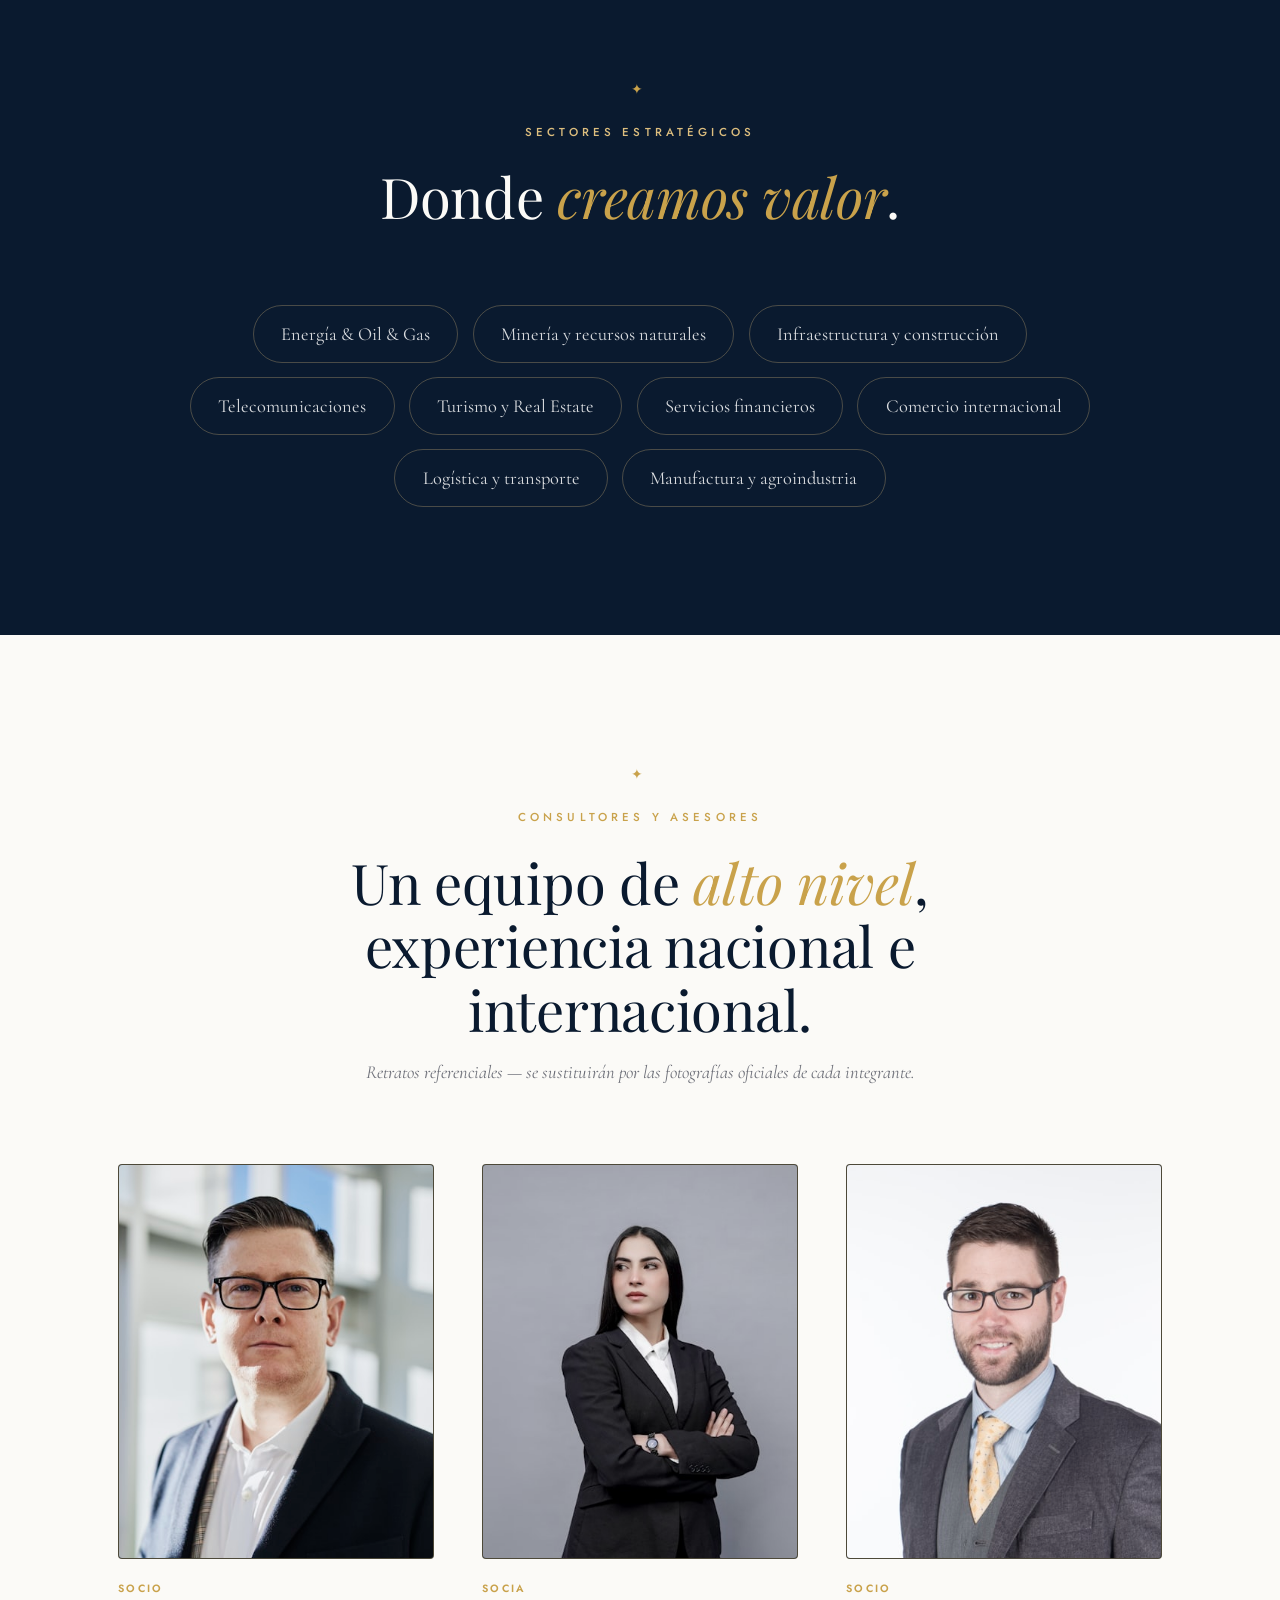
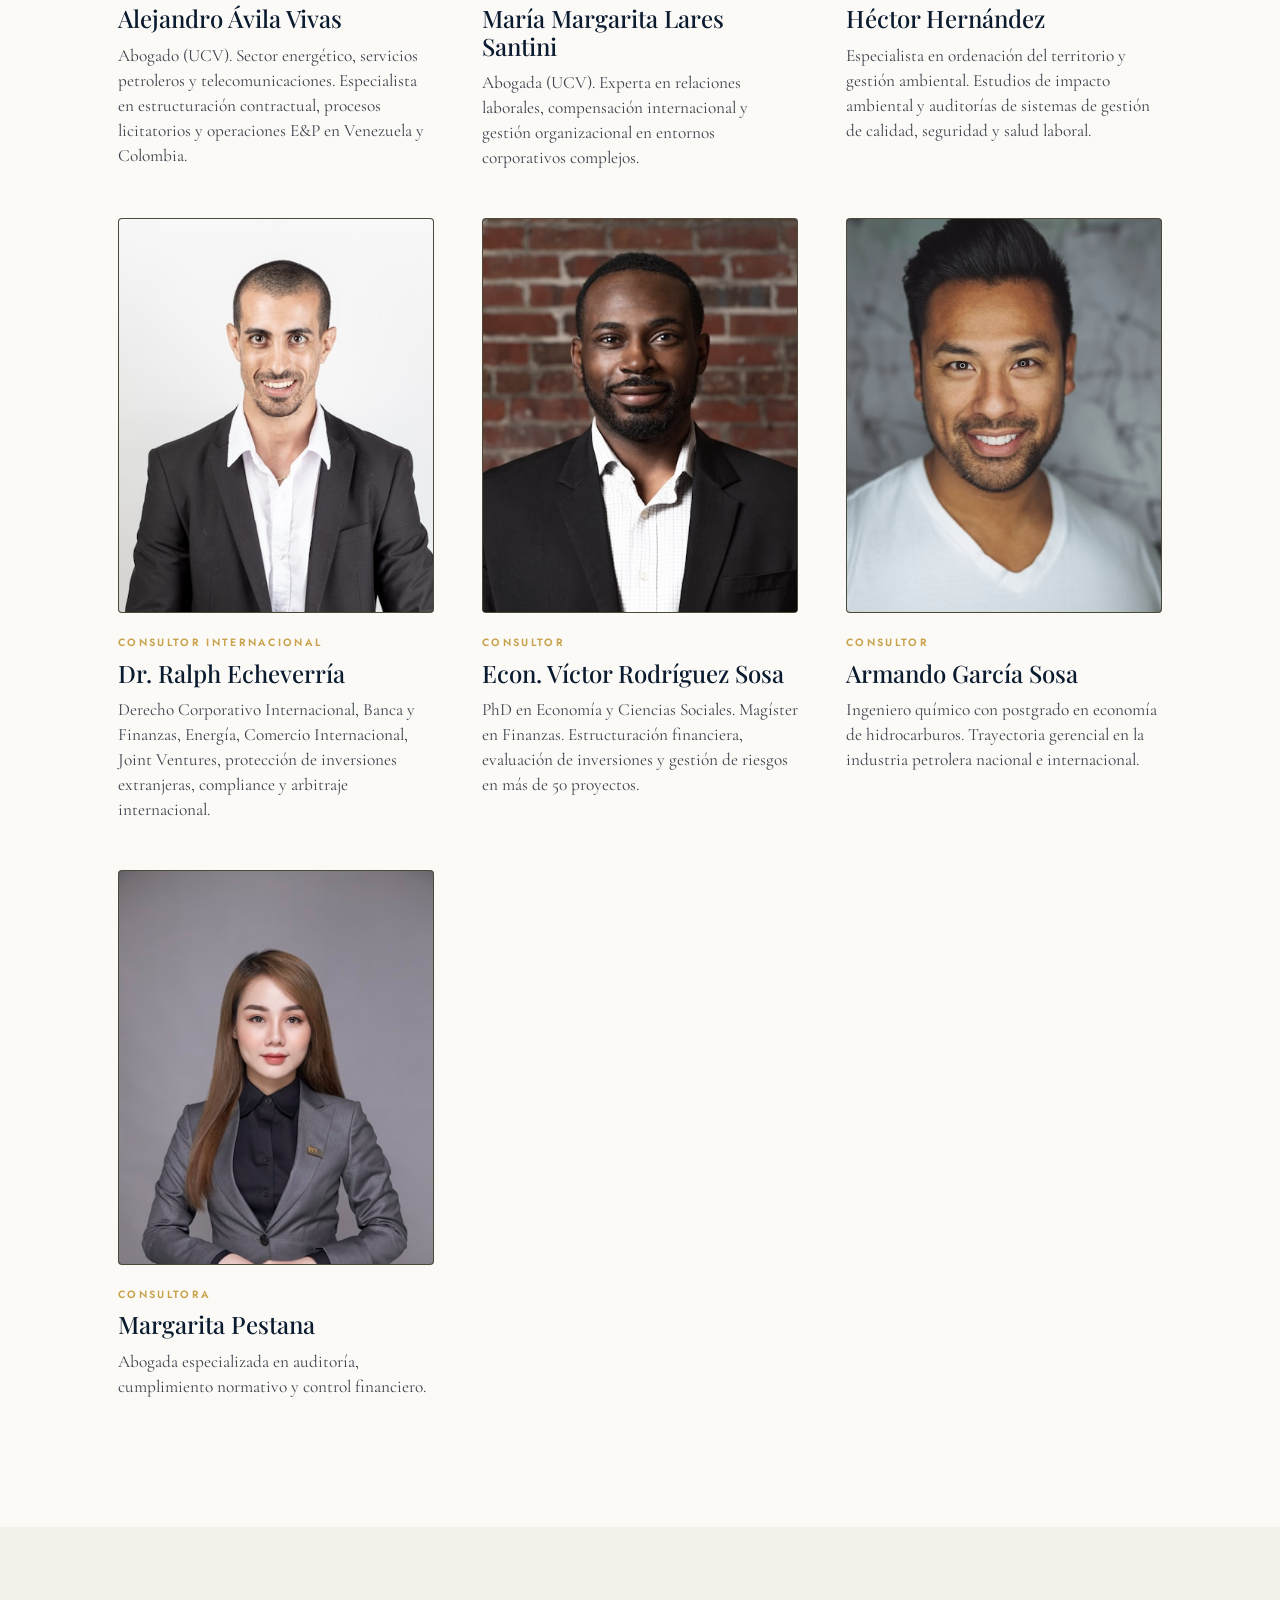
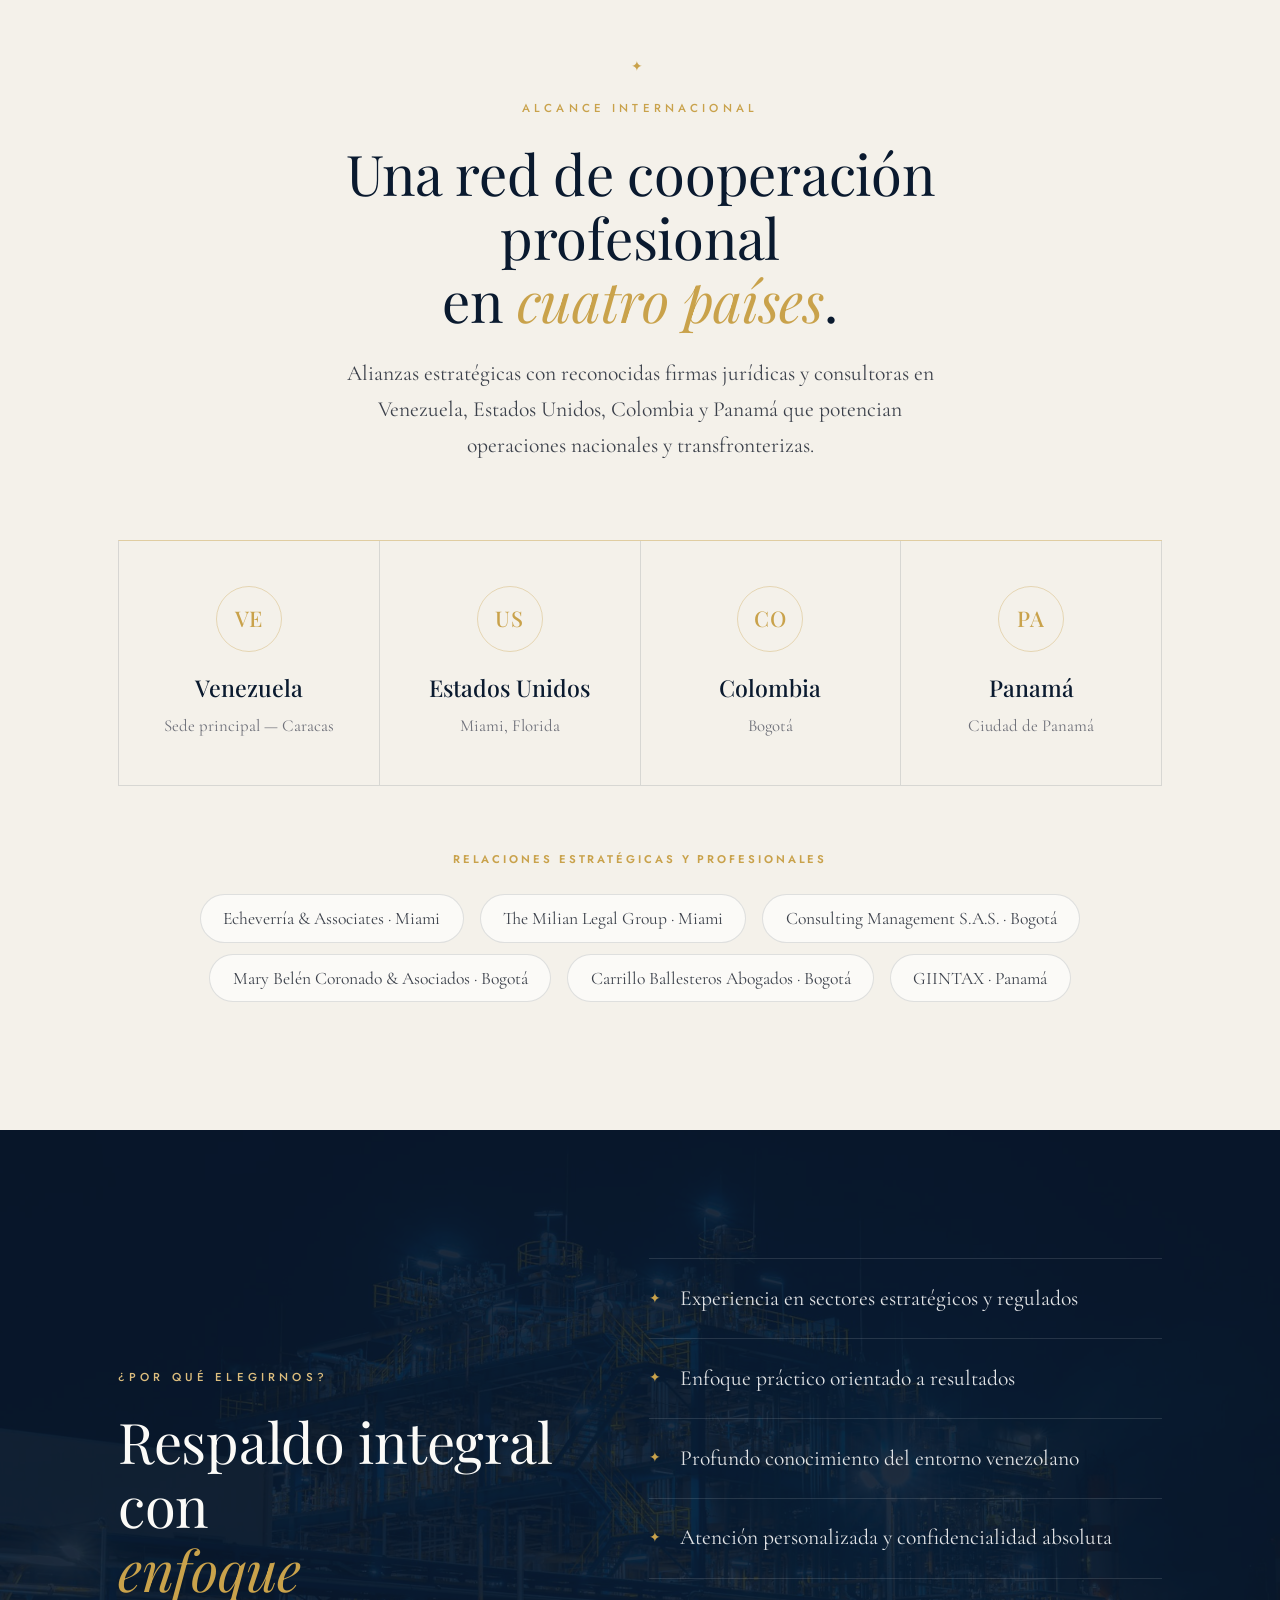
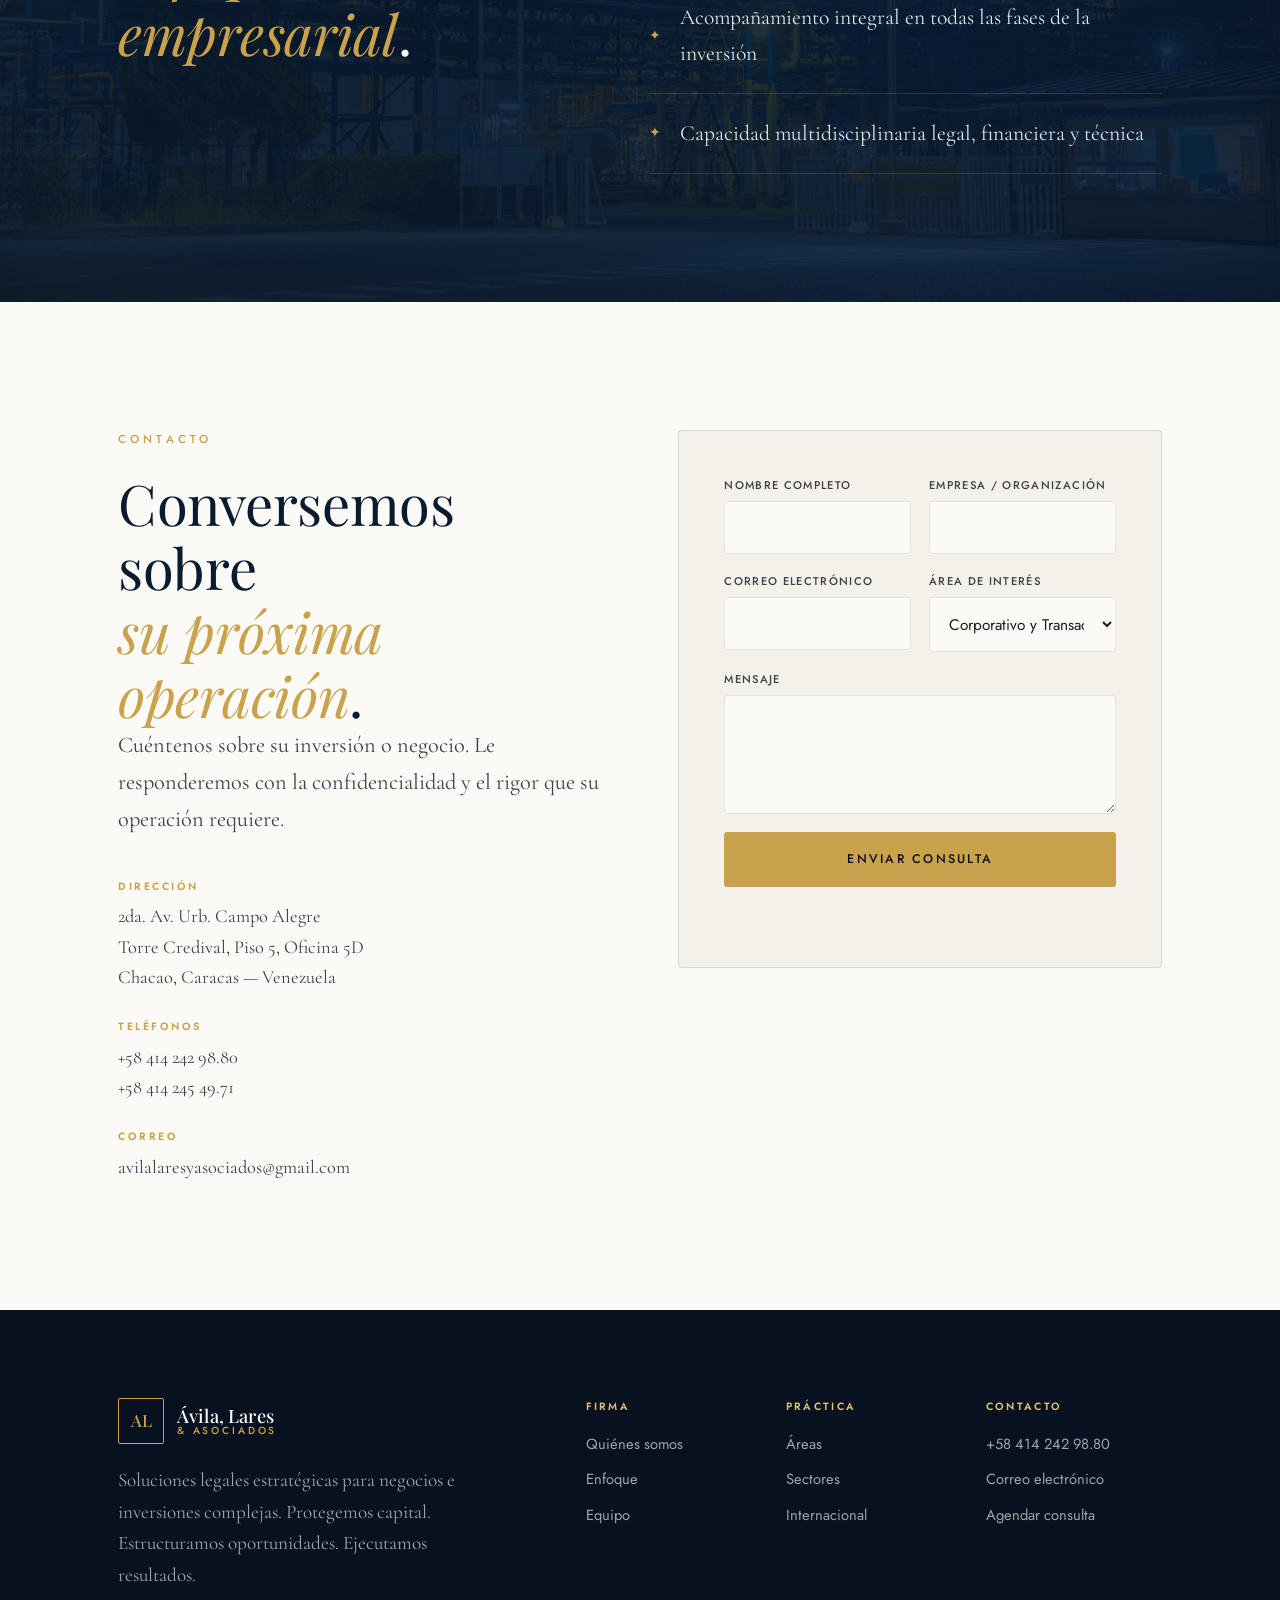
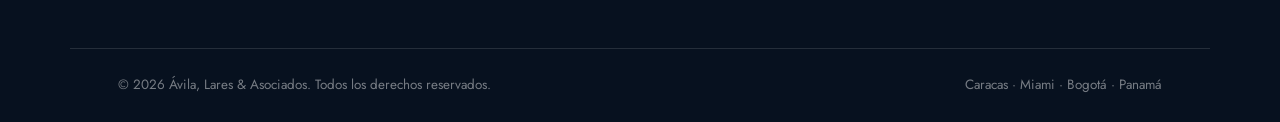
==== commit b274cb9c: "Renombrar propuesta 3 a propuesta 2 y simplificar switcher El switcher flotante ahora muestra solo "" ====
--- a/propuesta-1.html
+++ b/propuesta-1.html
@@ -26,8 +26,7 @@
     <a href="index.html" class="ps-home" title="Volver al comparador" aria-label="Volver al comparador">⌂</a>
     <span class="ps-label">Propuesta</span>
     <a href="propuesta-1.html" class="active" title="Patrimonio (clásico-lujo)">1</a>
-    <a href="propuesta-3.html" title="Estratega (editorial-oscuro)">3</a>
-    <span class="ps-name">Patrimonio</span>
+    <a href="propuesta-2.html" title="Estratega (editorial-oscuro)">2</a>
   </nav>
 
   <!-- ====== HEADER / NAV ====== -->
